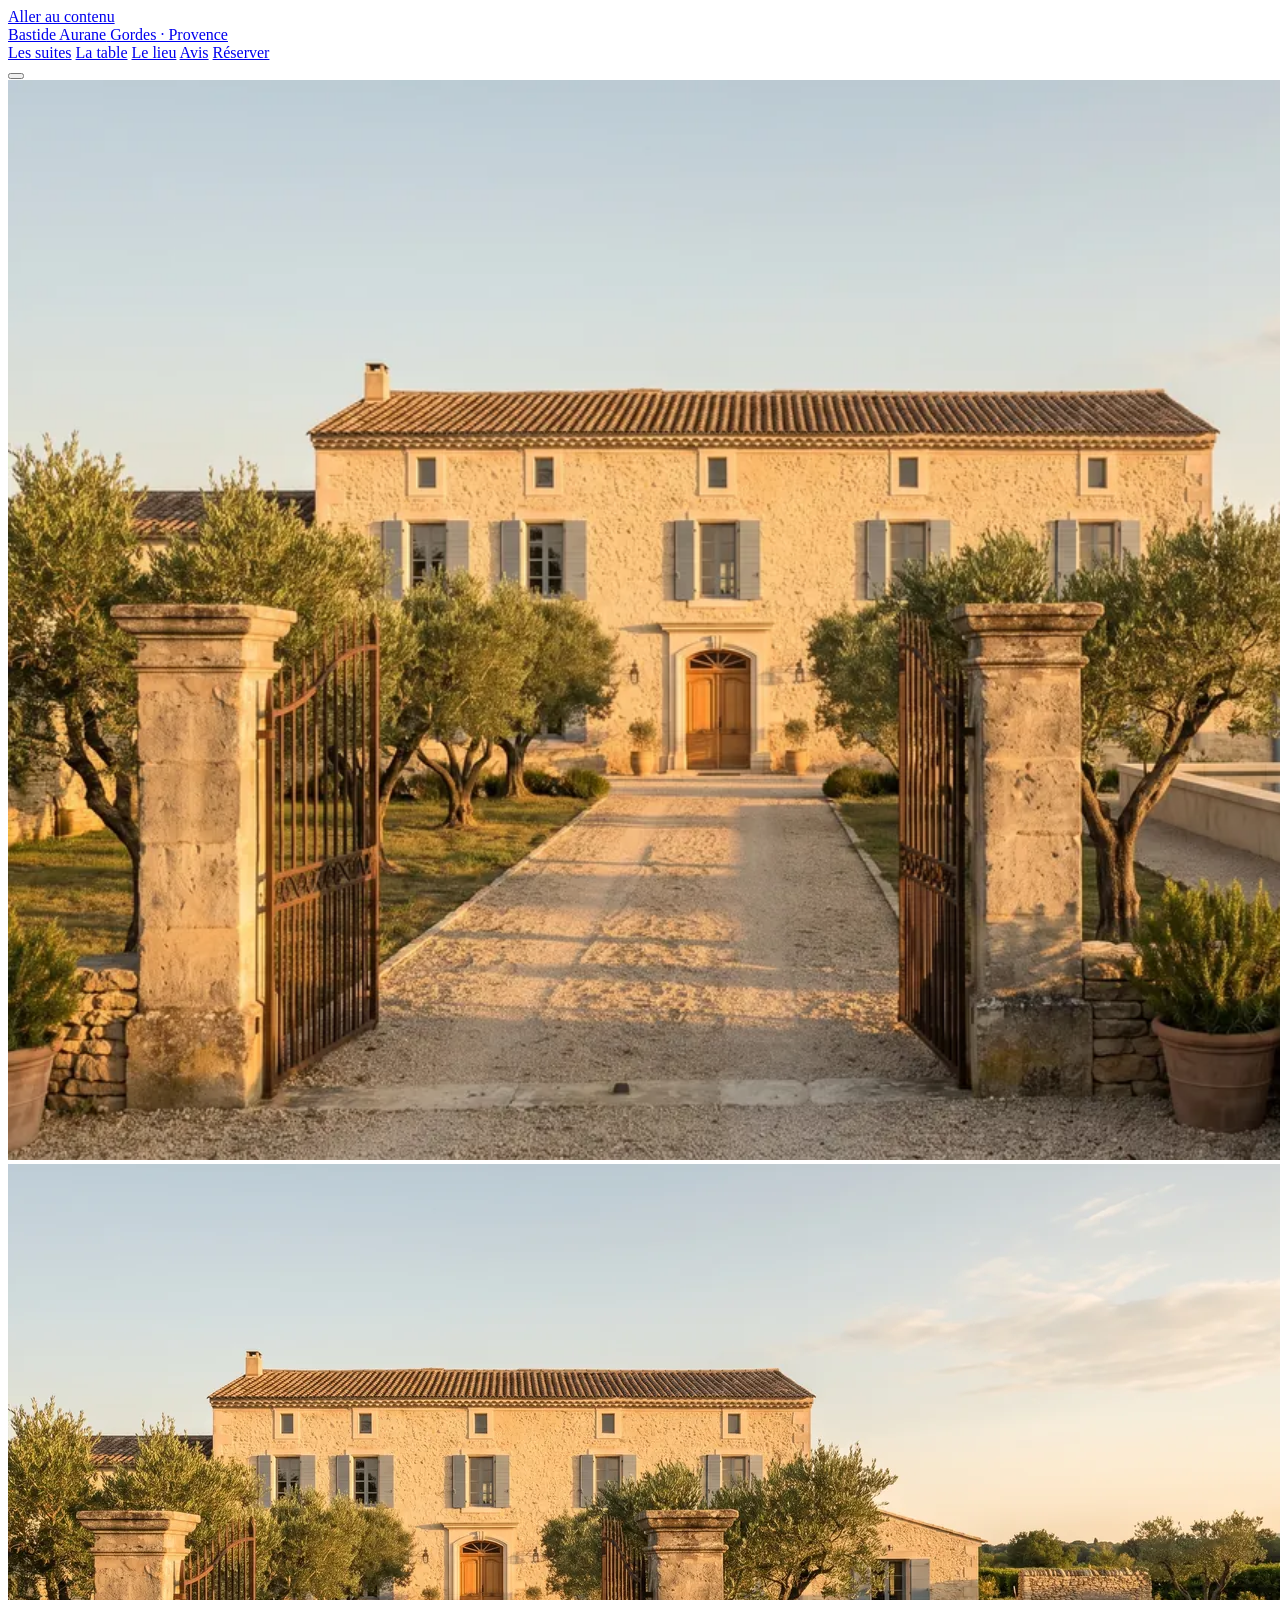
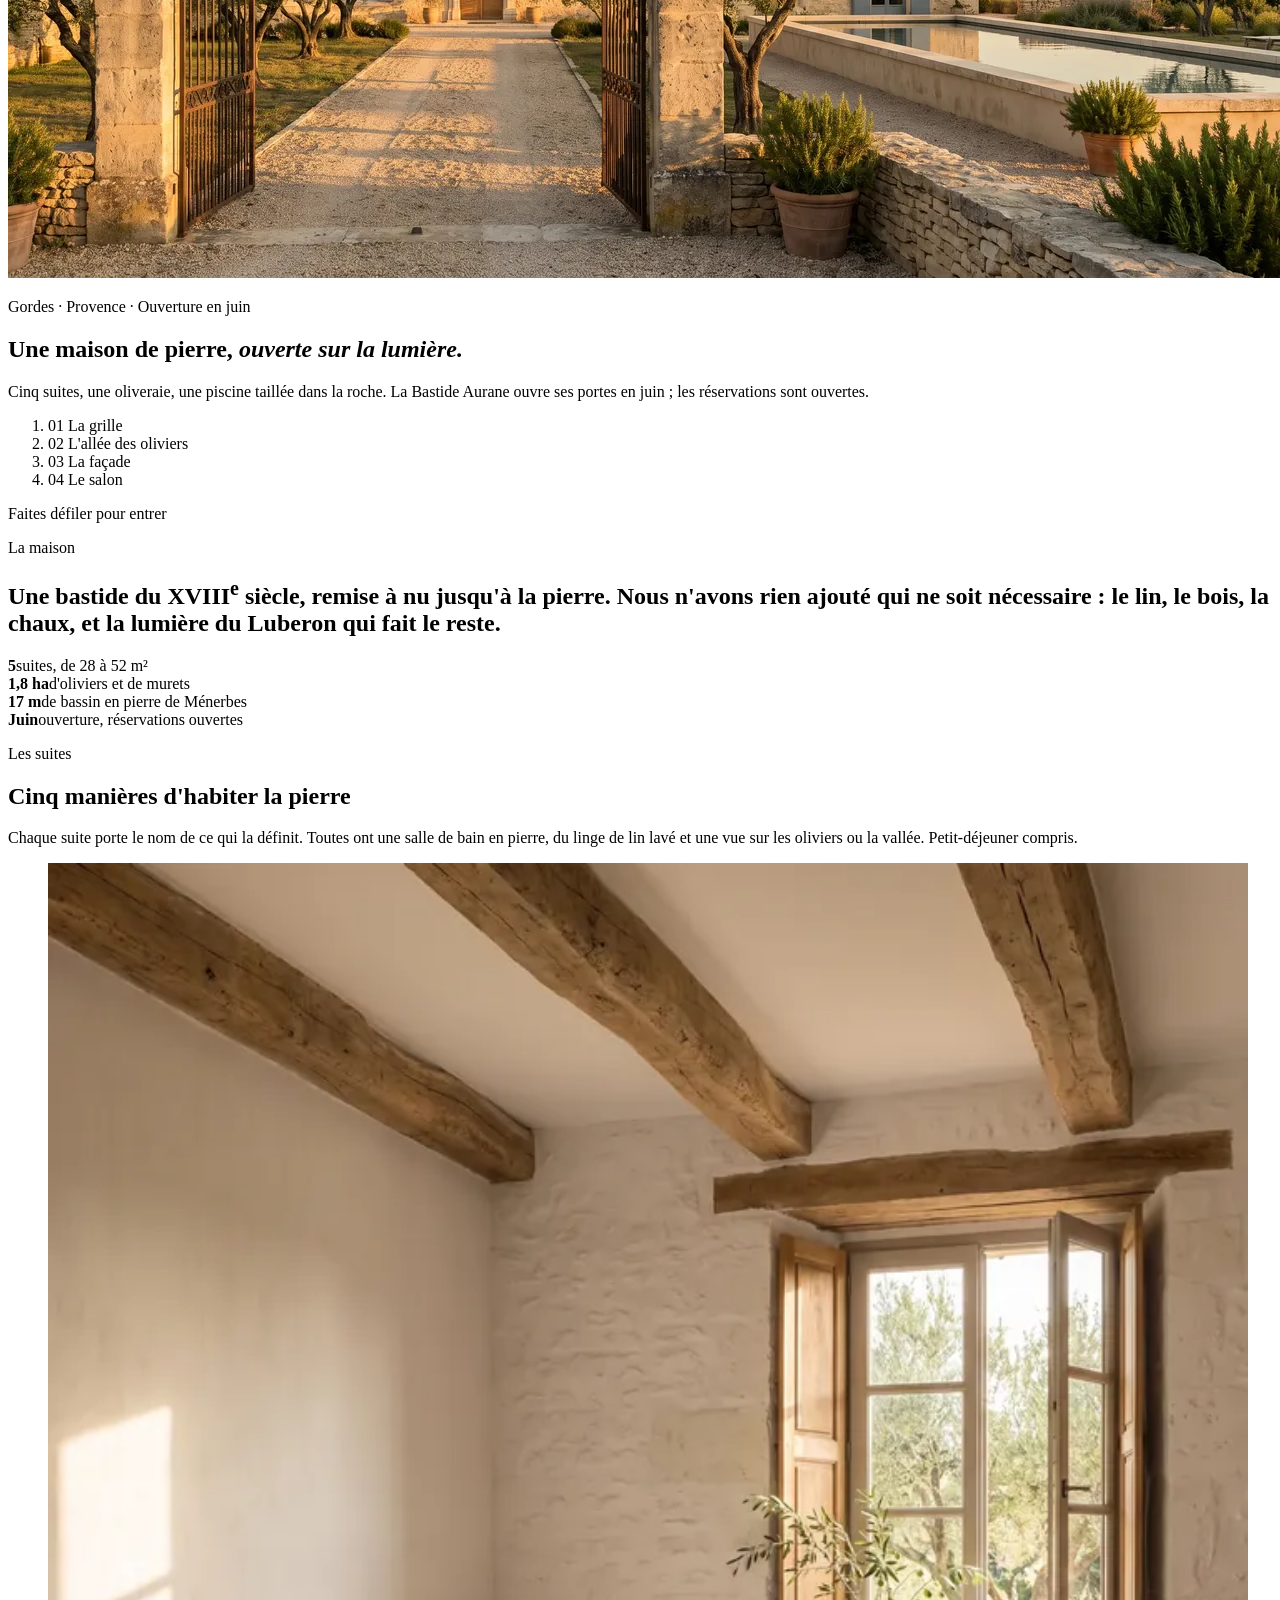
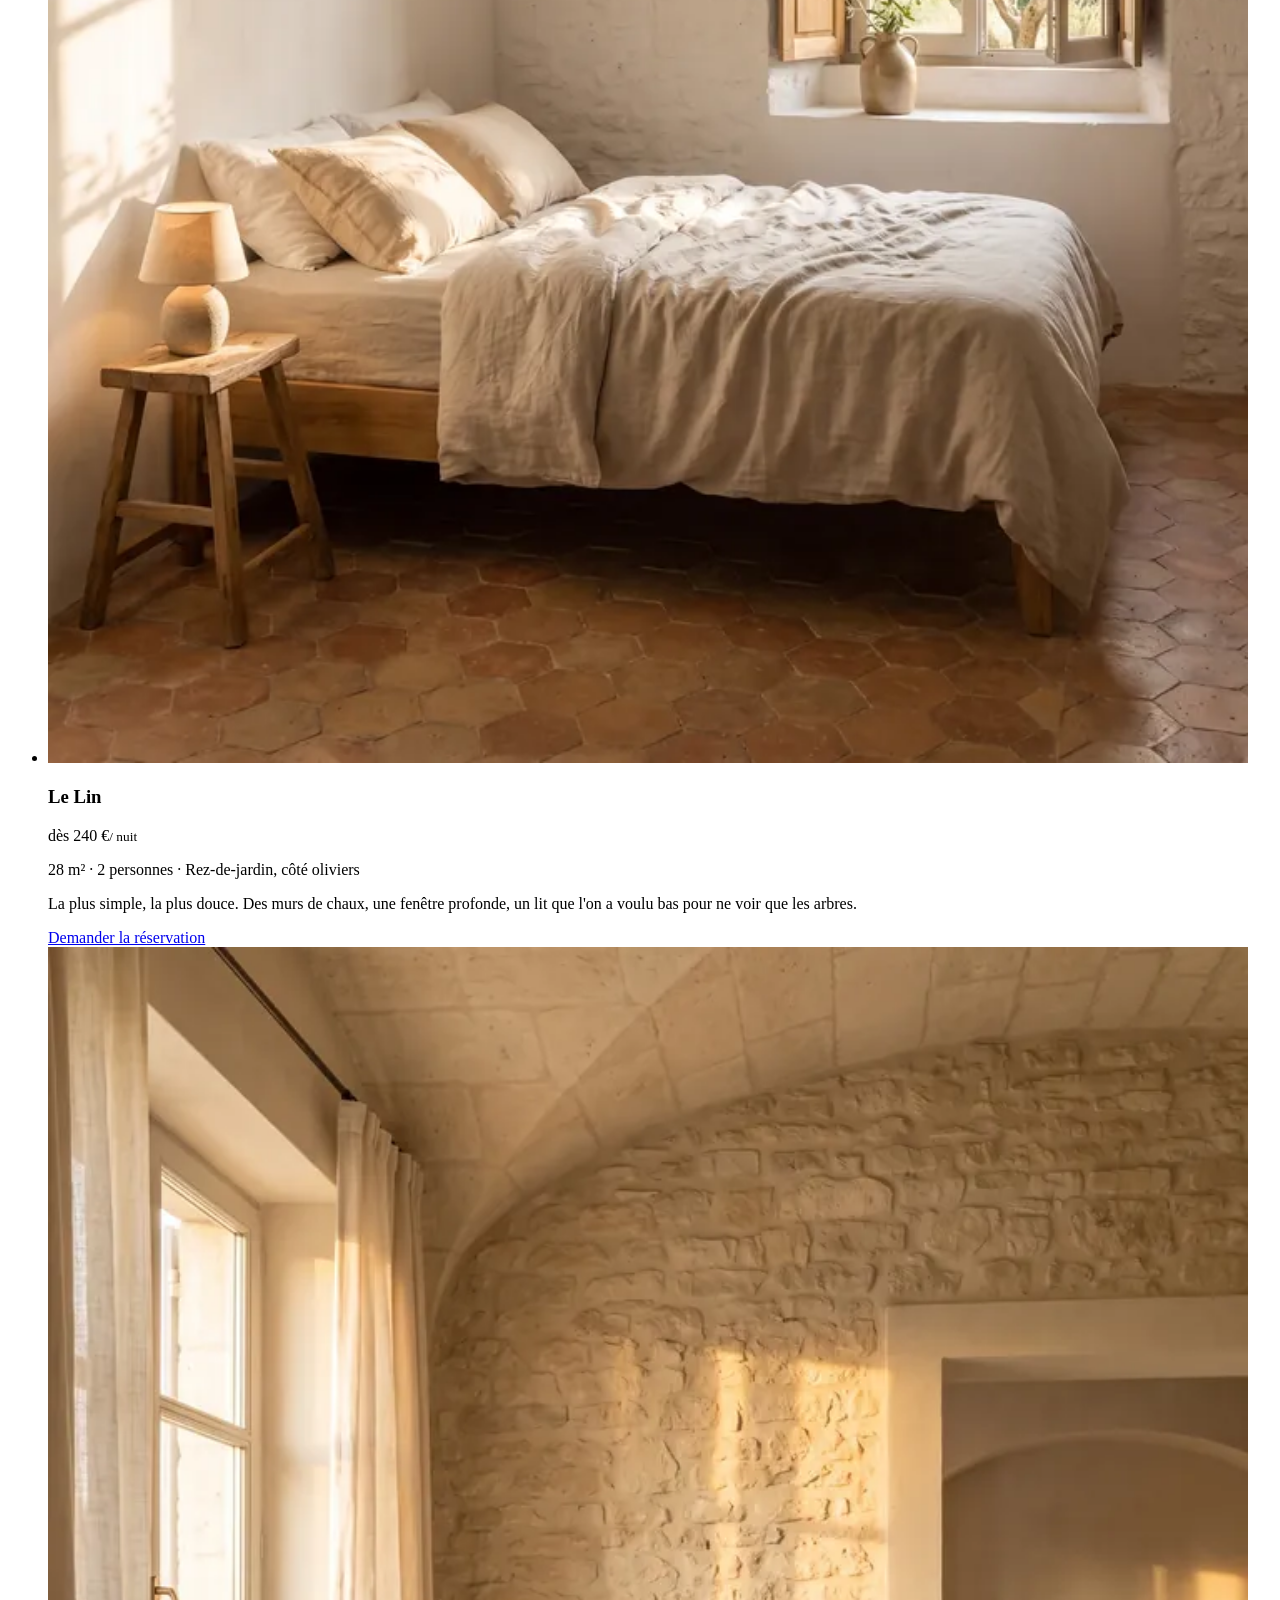
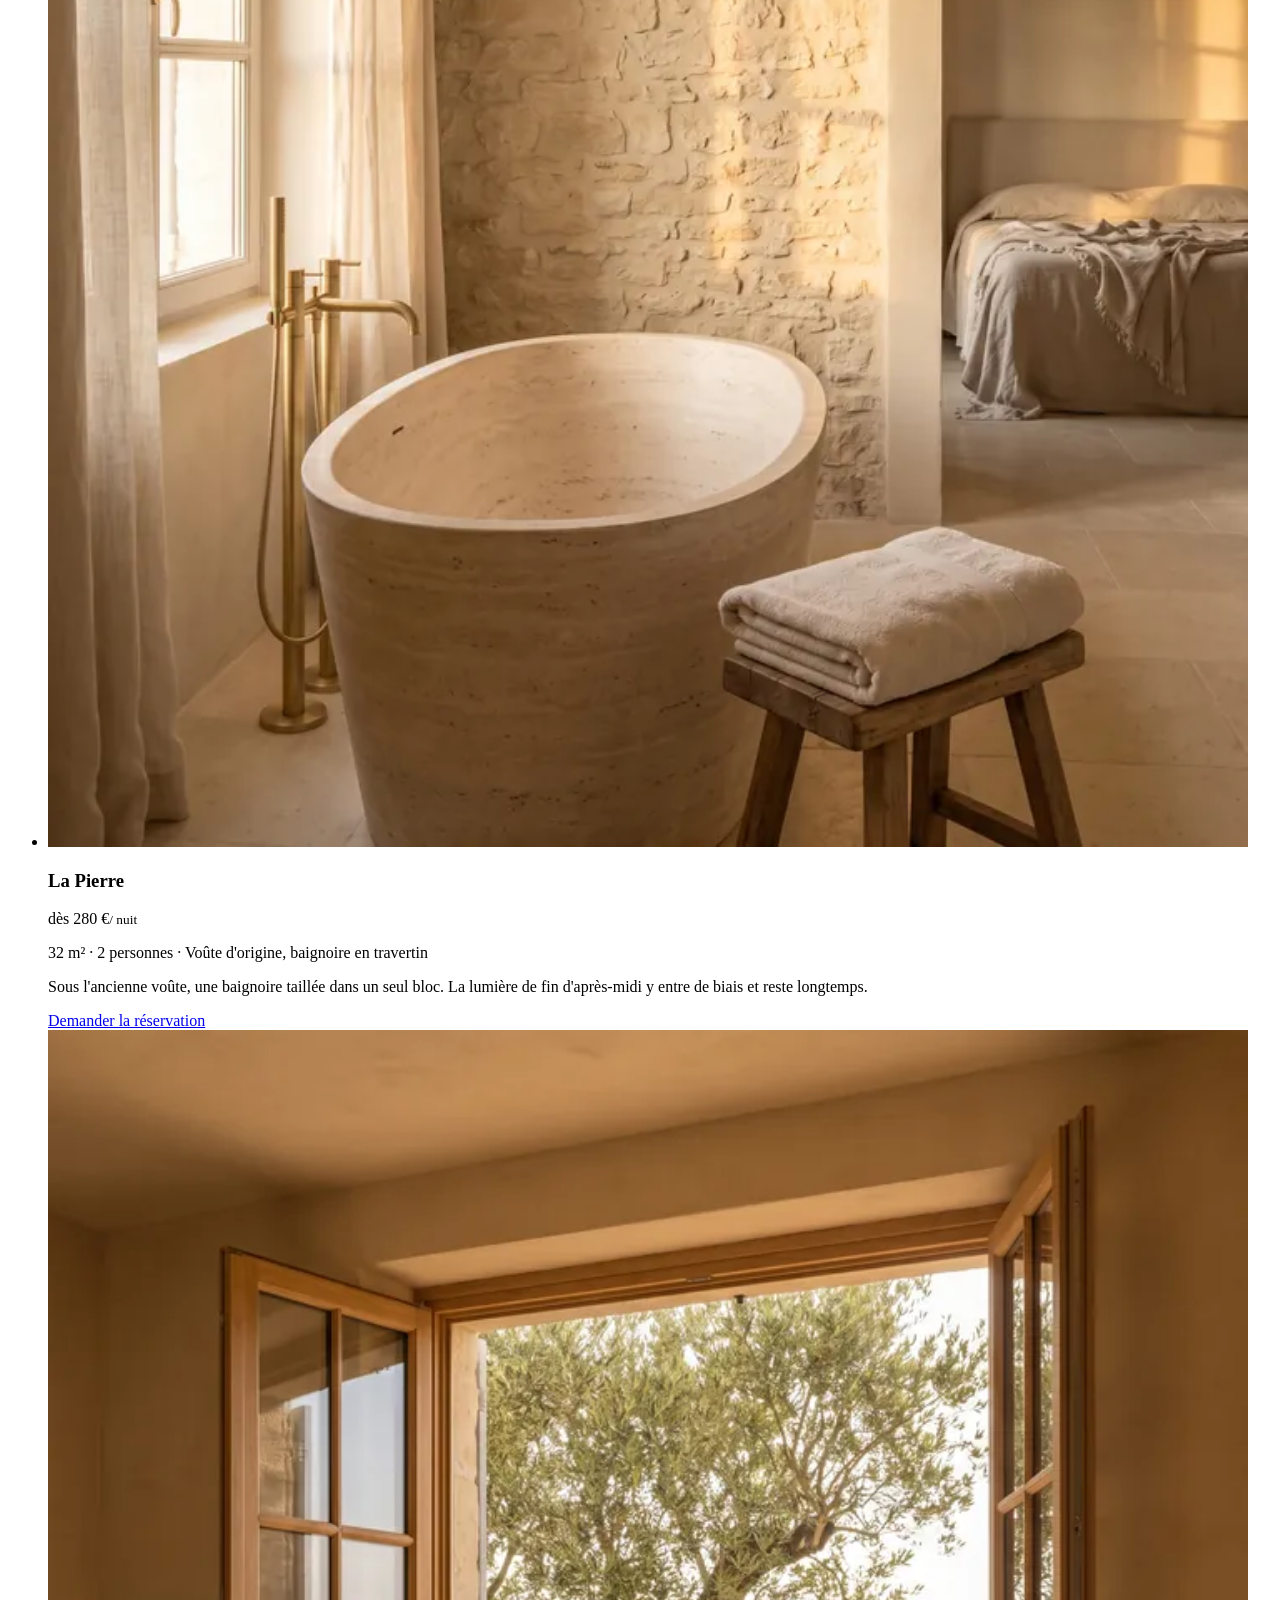
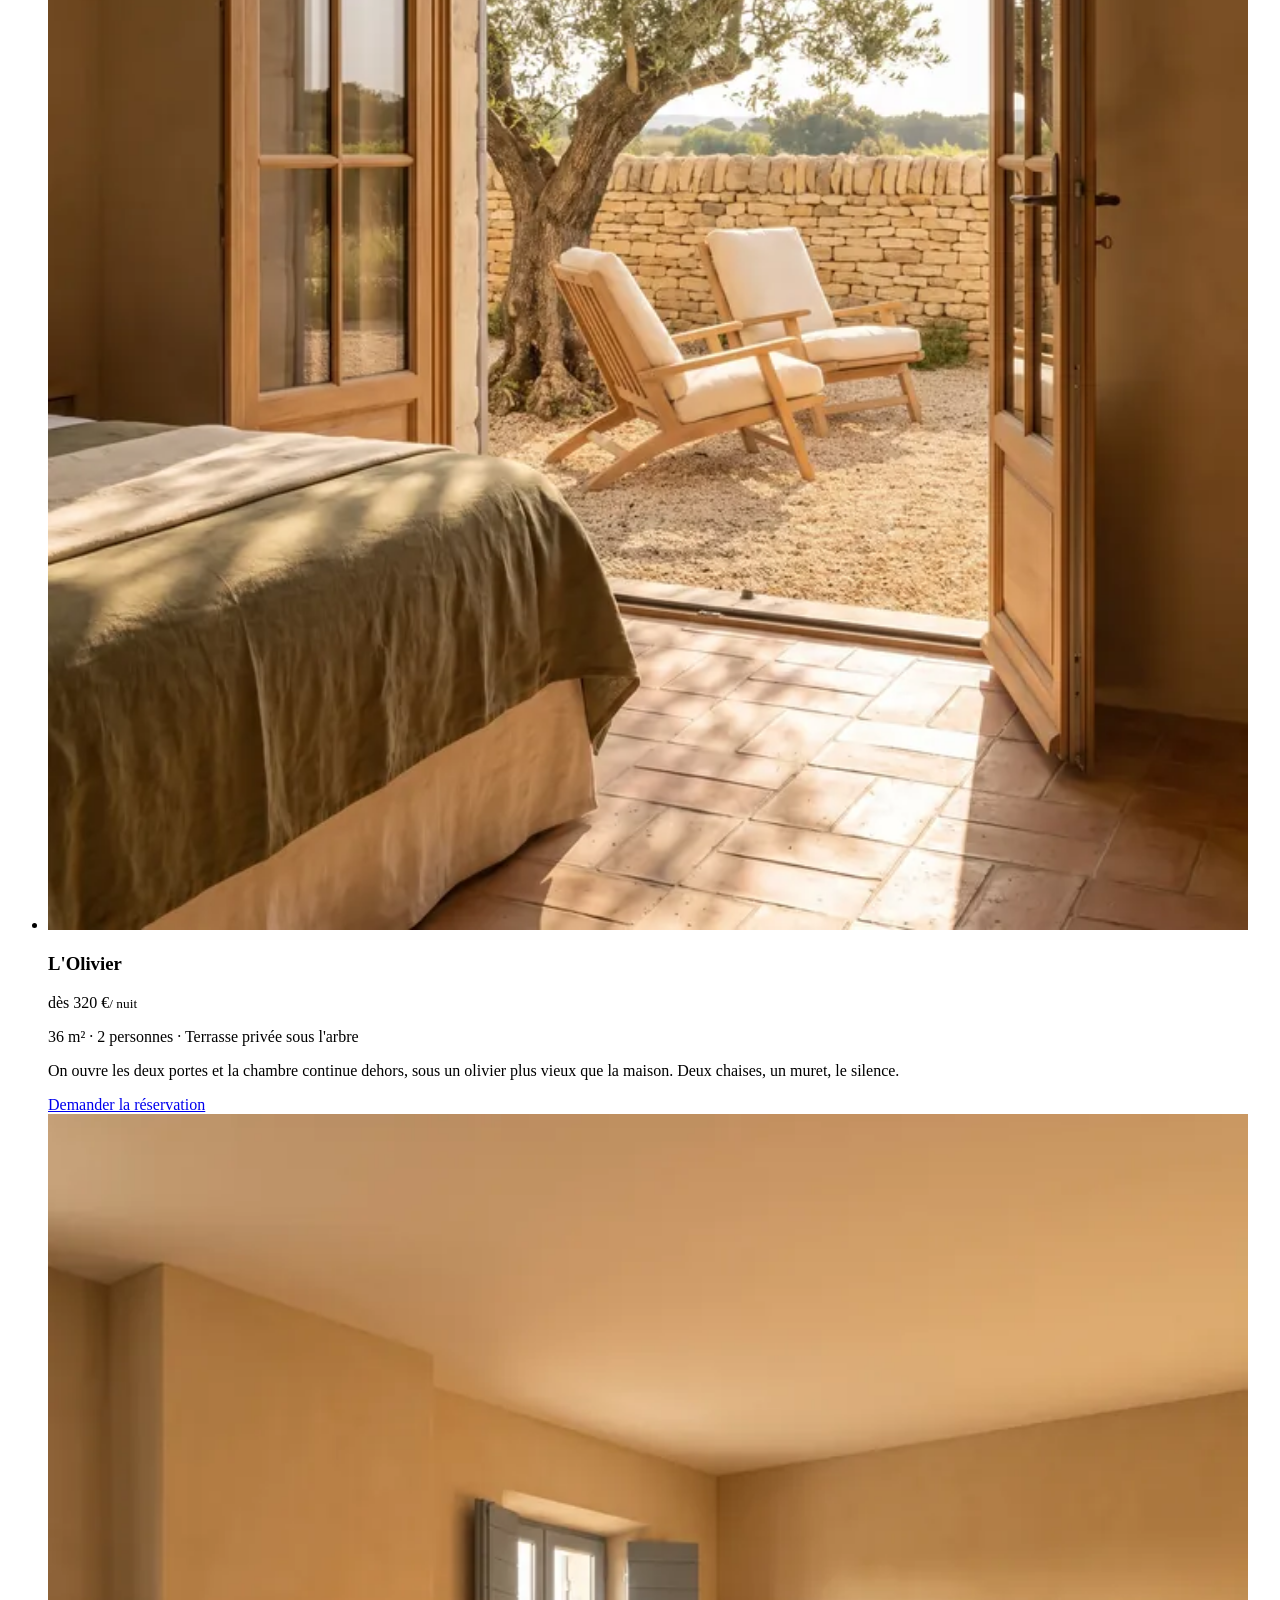
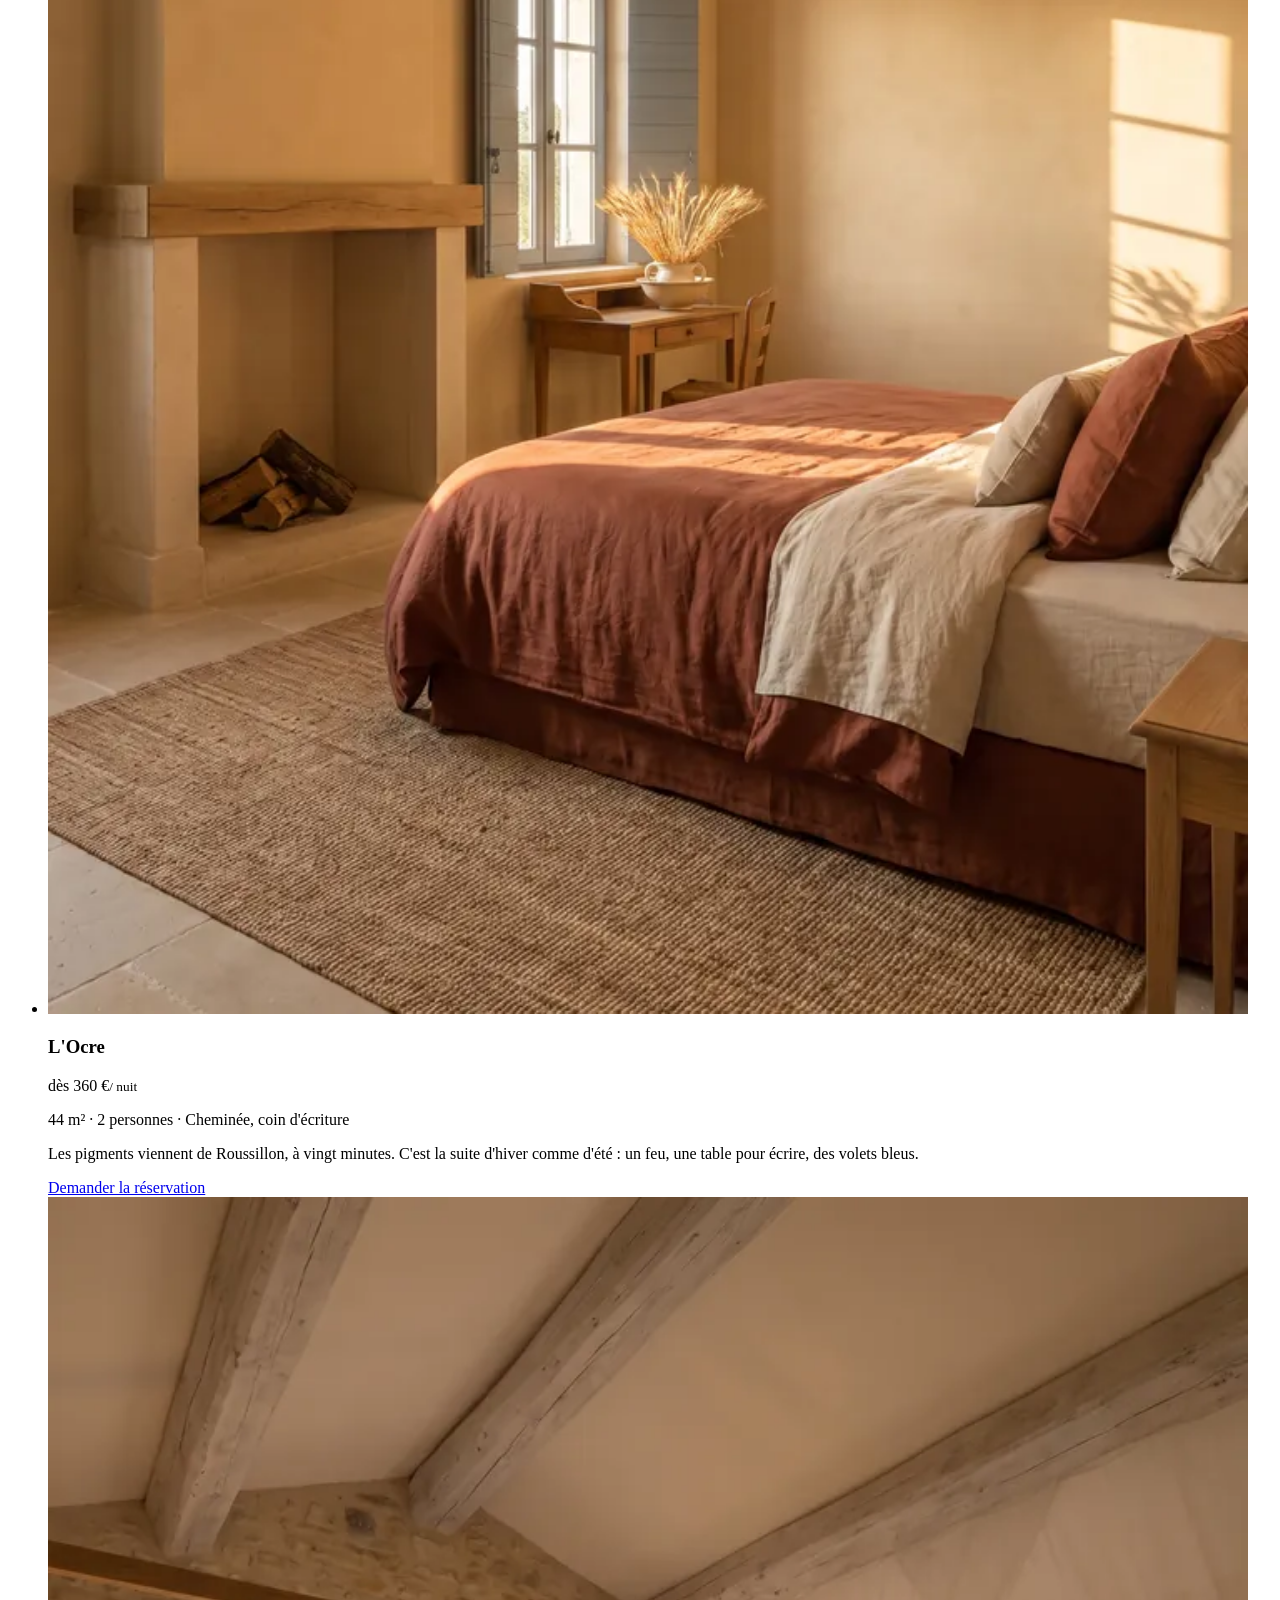
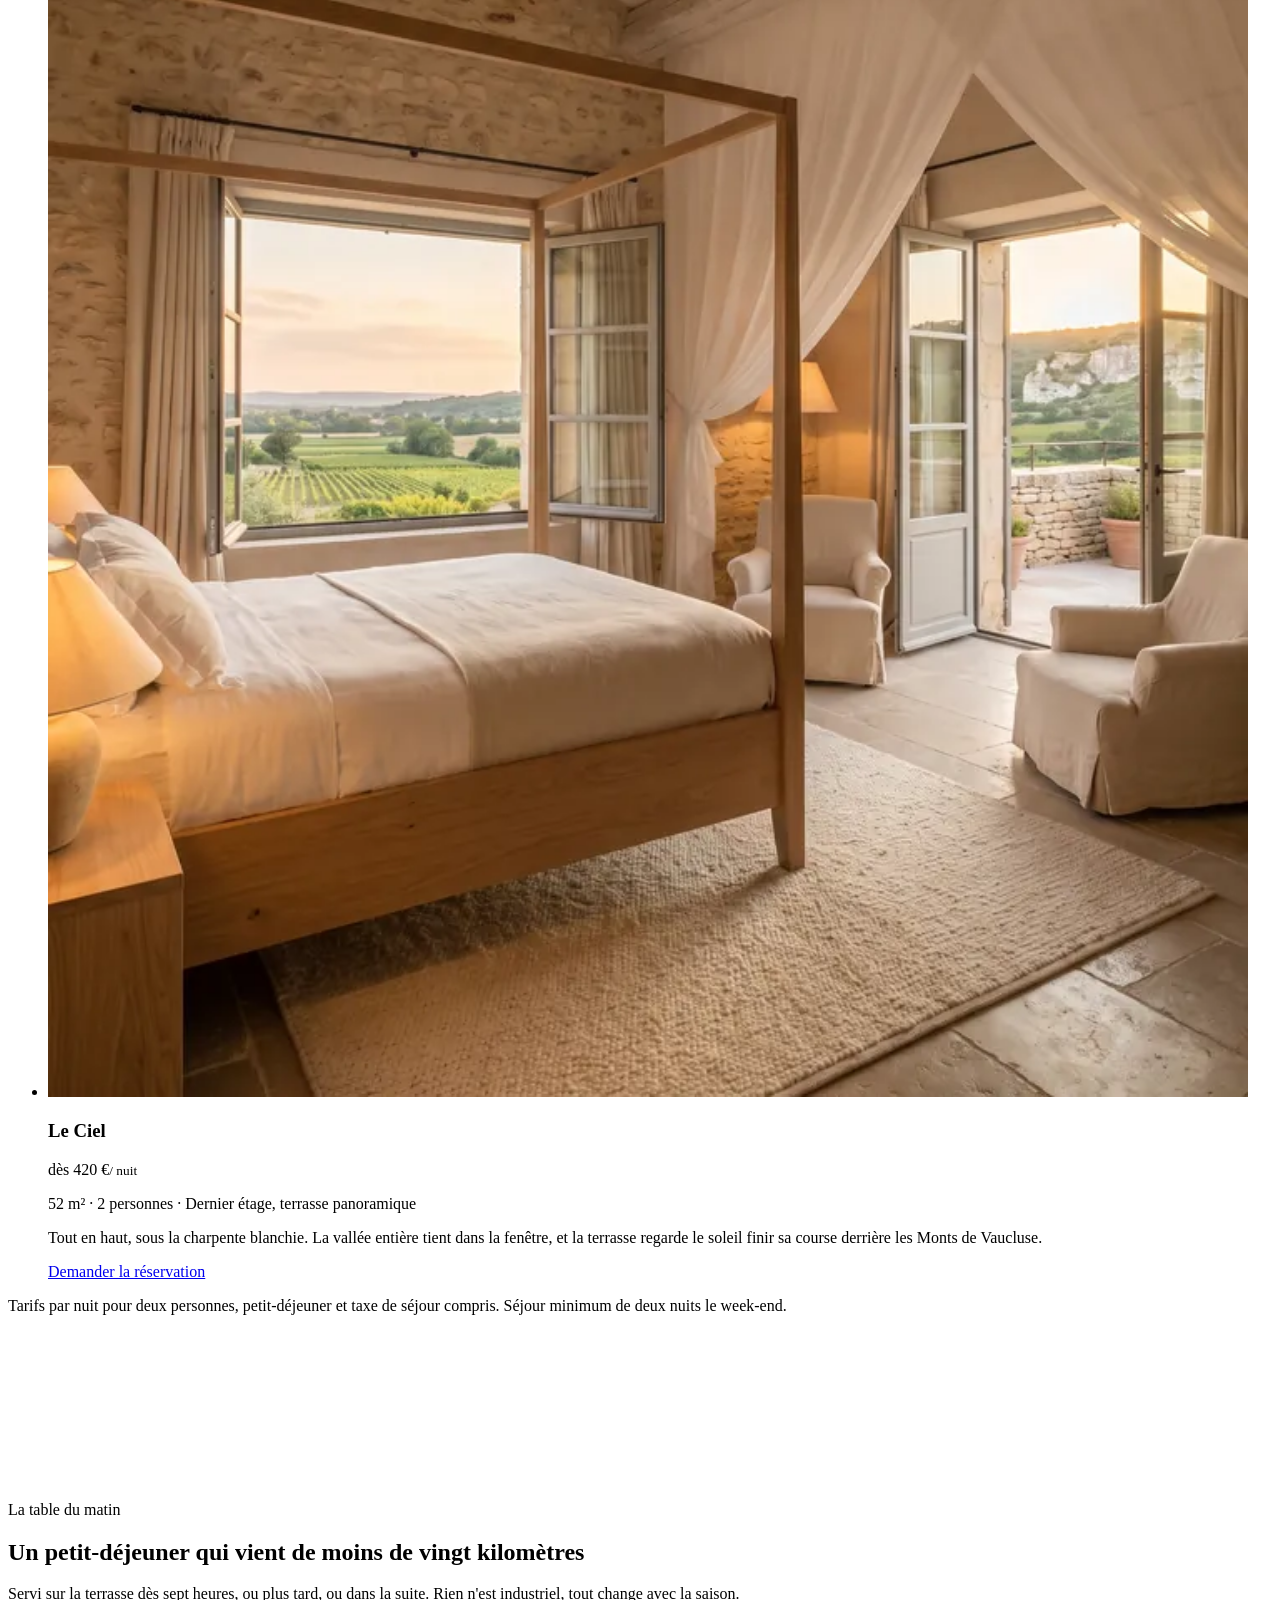
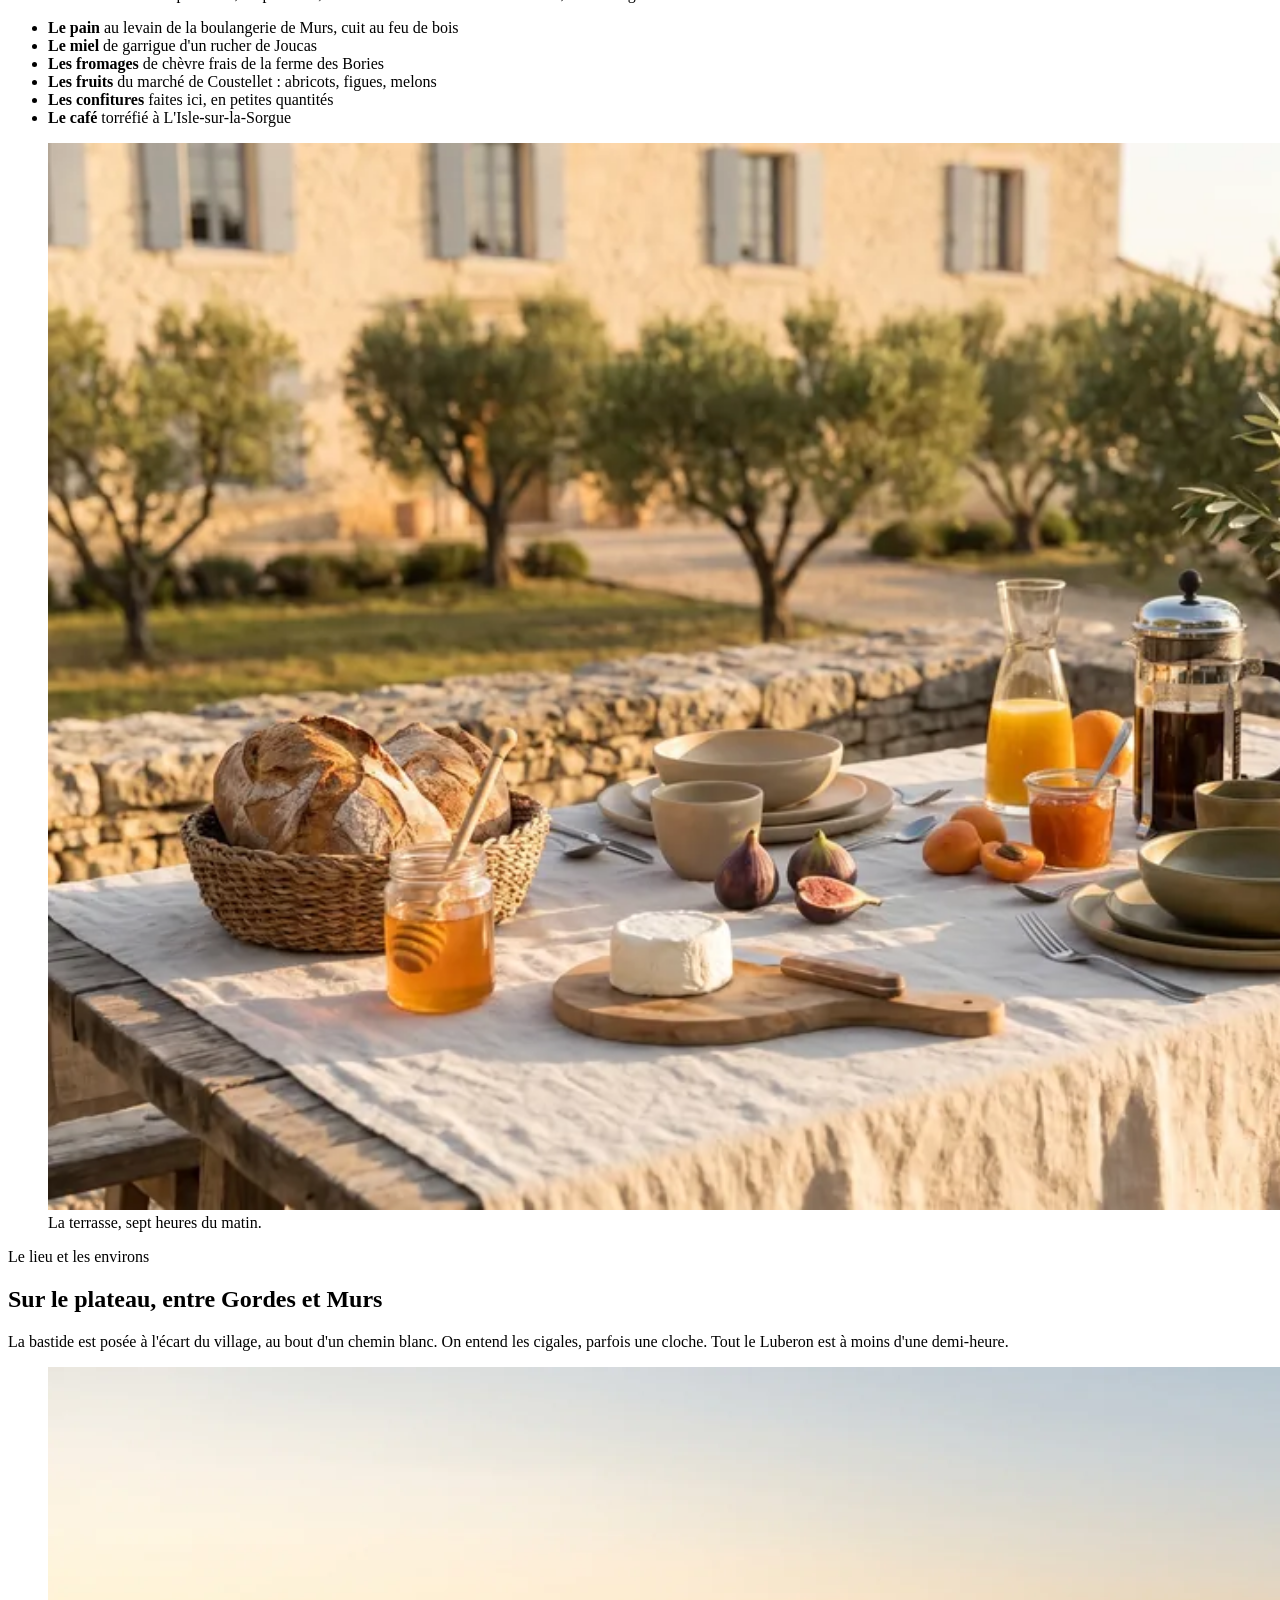
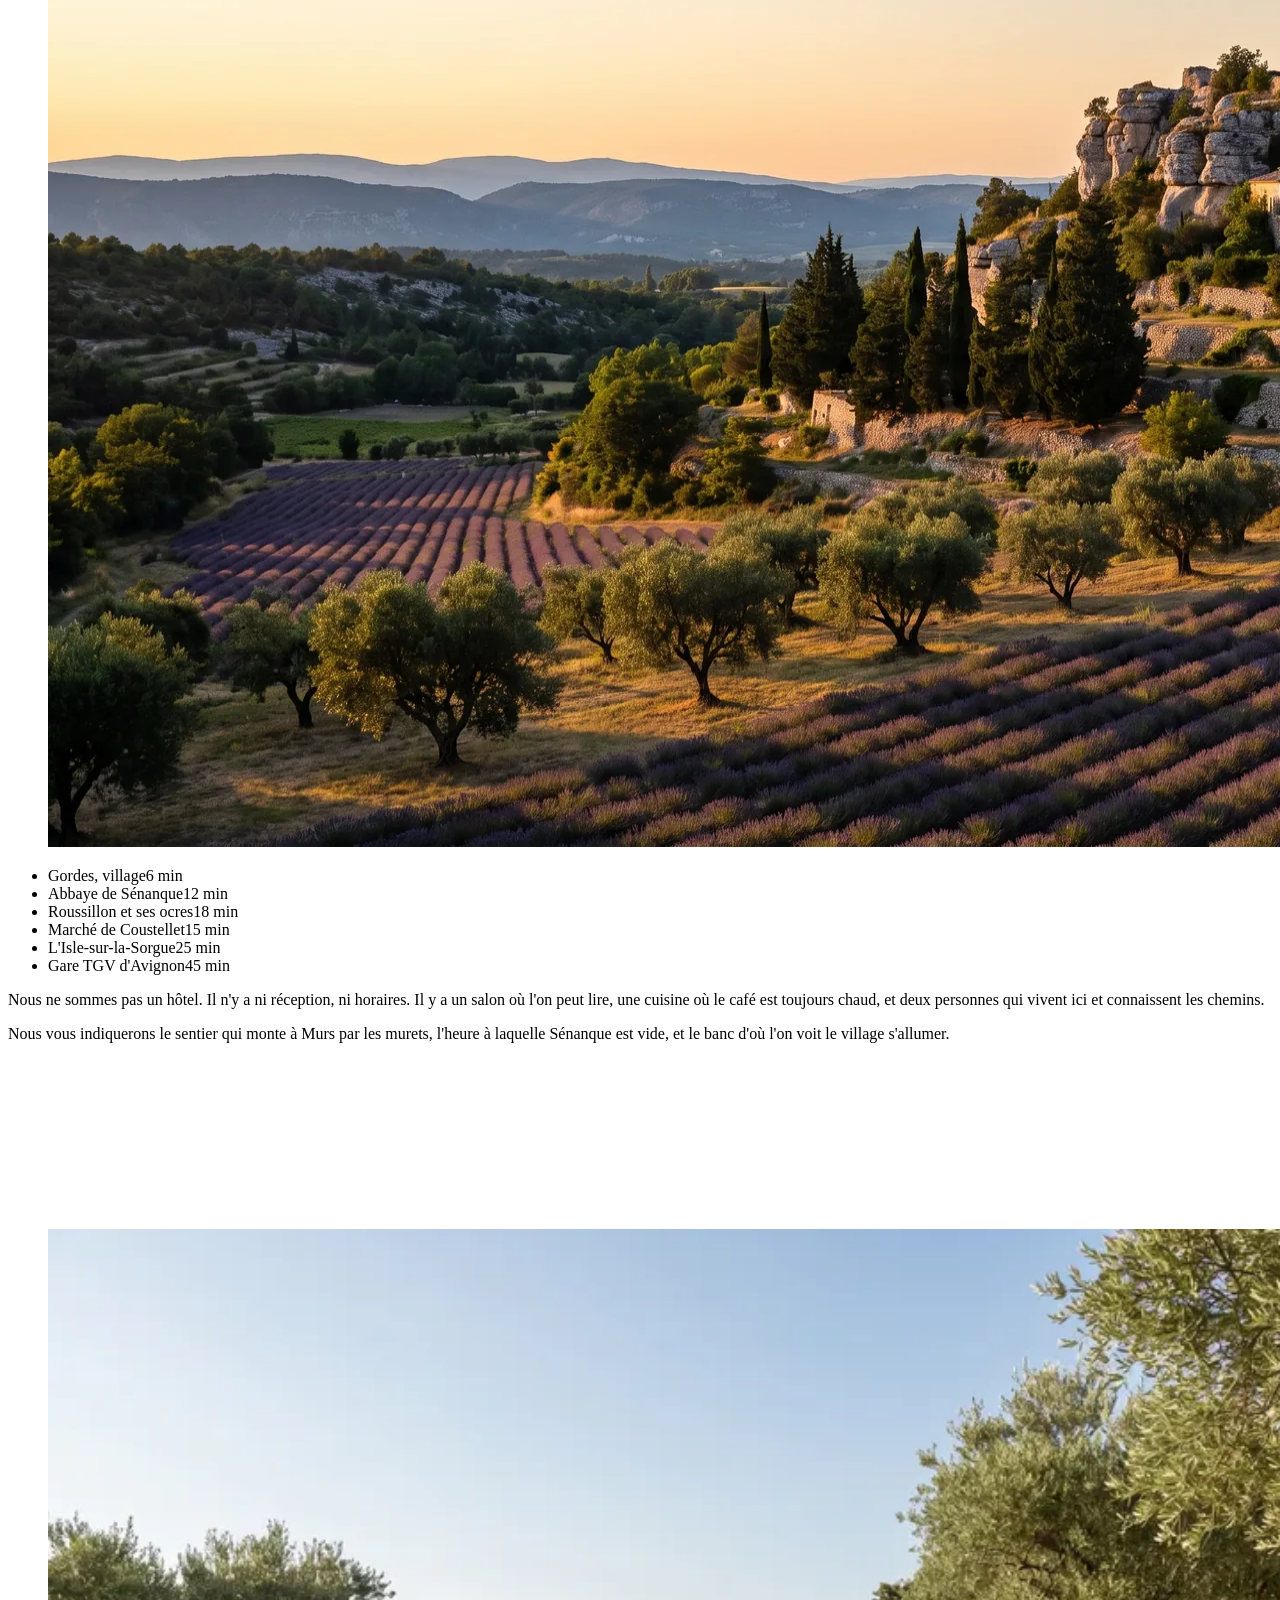
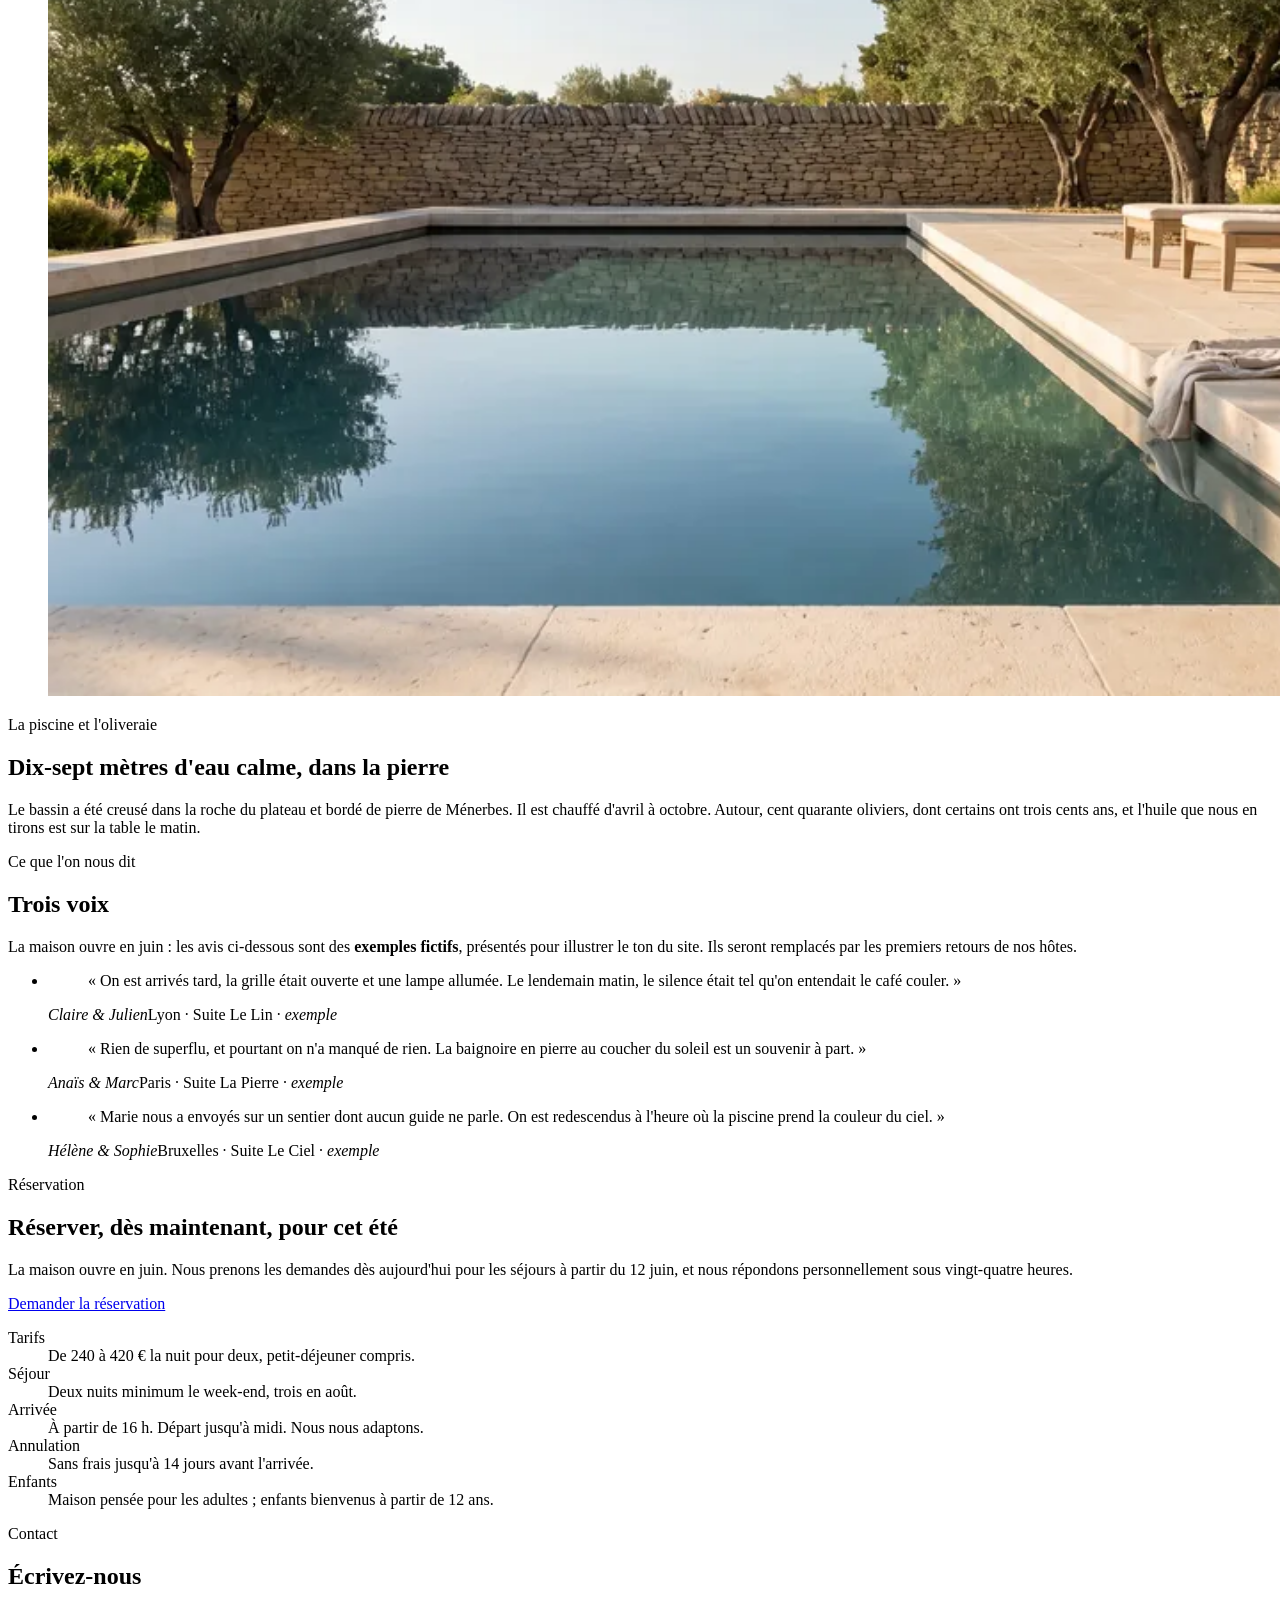
==== site/index.html @ d0241072 "chore(assets): add closed-gate facade variant to the manifest Co-Authored-By: Claude Fable 5.1 <nore" ====
<!DOCTYPE html>
<html lang="fr">
<head>
  <meta charset="utf-8">
  <meta name="viewport" content="width=device-width, initial-scale=1, viewport-fit=cover">
  <title>Bastide Aurane — Maison d'hôtes à Gordes, Provence</title>
  <meta name="description" content="Bastide Aurane, maison d'hôtes de cinq suites à Gordes, en Provence. Pierre claire, oliveraie, piscine en pierre, petit-déjeuner de producteurs. Ouverture en juin, réservations ouvertes.">
  <link rel="canonical" href="https://bastide-aurane.fr/">
  <meta name="theme-color" content="#f3eee4">
  <meta name="robots" content="index, follow">

  <meta property="og:type" content="website">
  <meta property="og:site_name" content="Bastide Aurane">
  <meta property="og:locale" content="fr_FR">
  <meta property="og:title" content="Bastide Aurane — Maison d'hôtes à Gordes, Provence">
  <meta property="og:description" content="Cinq suites dans une bastide de pierre claire, une oliveraie, une piscine taillée dans la pierre. Ouverture en juin, réservations ouvertes.">
  <meta property="og:url" content="https://bastide-aurane.fr/">
  <meta property="og:image" content="https://bastide-aurane.fr/assets/img/og-image.jpg">
  <meta property="og:image:width" content="1200">
  <meta property="og:image:height" content="630">
  <meta property="og:image:alt" content="La façade de la Bastide Aurane au coucher du soleil, entre les oliviers.">
  <meta name="twitter:card" content="summary_large_image">
  <meta name="twitter:title" content="Bastide Aurane — Maison d'hôtes à Gordes, Provence">
  <meta name="twitter:description" content="Cinq suites dans une bastide de pierre claire, une oliveraie, une piscine taillée dans la pierre.">
  <meta name="twitter:image" content="https://bastide-aurane.fr/assets/img/og-image.jpg">

  <link rel="icon" href="data:image/svg+xml,%3Csvg xmlns='http://www.w3.org/2000/svg' viewBox='0 0 64 64'%3E%3Crect width='64' height='64' rx='14' fill='%23f3eee4'/%3E%3Cpath d='M32 12c-9 8-13 15-13 24a13 13 0 0 0 26 0c0-9-4-16-13-24z' fill='none' stroke='%236b6f4e' stroke-width='3'/%3E%3Cpath d='M32 20v30' stroke='%236b6f4e' stroke-width='2.5'/%3E%3C/svg%3E">

  <link rel="preconnect" href="https://fonts.googleapis.com">
  <link rel="preconnect" href="https://fonts.gstatic.com" crossorigin>
  <link rel="stylesheet" href="https://fonts.googleapis.com/css2?family=Cormorant+Garamond:ital,wght@0,300;0,400;0,500;1,300;1,400&family=Instrument+Sans:ital,wght@0,400;0,500;1,400&display=swap">
  <link rel="preload" as="image" href="assets/img/facade-1920.webp" imagesrcset="assets/img/facade-720.webp 720w, assets/img/facade-1280.webp 1280w, assets/img/facade-1920.webp 1920w" imagesizes="100vw">
  <link rel="stylesheet" href="css/styles.css">

  <script type="application/ld+json">
  {
    "@context": "https://schema.org",
    "@type": "BedAndBreakfast",
    "name": "Bastide Aurane",
    "description": "Maison d'hôtes de cinq suites à Gordes, en Provence. Établissement fictif présenté à titre de démonstration.",
    "url": "https://bastide-aurane.fr/",
    "image": "https://bastide-aurane.fr/assets/img/og-image.jpg",
    "address": {
      "@type": "PostalAddress",
      "addressLocality": "Gordes",
      "postalCode": "84220",
      "addressRegion": "Provence-Alpes-Côte d'Azur",
      "addressCountry": "FR"
    },
    "priceRange": "240 € – 420 €",
    "numberOfRooms": 5,
    "amenityFeature": [
      {"@type": "LocationFeatureSpecification", "name": "Piscine en pierre"},
      {"@type": "LocationFeatureSpecification", "name": "Oliveraie"},
      {"@type": "LocationFeatureSpecification", "name": "Petit-déjeuner de producteurs locaux"}
    ]
  }
  </script>
</head>
<body>

  <a class="skip-link" href="#suites">Aller au contenu</a>

  <header class="site-header" id="top">
    <a class="brand" href="#top" aria-label="Bastide Aurane, retour en haut de page">
      <span class="brand__name">Bastide Aurane</span>
      <span class="brand__place">Gordes · Provence</span>
    </a>
    <nav class="site-nav" aria-label="Navigation principale">
      <a href="#suites">Les suites</a>
      <a href="#table">La table</a>
      <a href="#lieu">Le lieu</a>
      <a href="#avis">Avis</a>
      <a class="btn btn--ghost" href="#reservation">Réserver</a>
    </nav>
    <button class="nav-toggle" type="button" aria-expanded="false" aria-controls="mobile-nav" aria-label="Ouvrir le menu">
      <span></span><span></span>
    </button>
  </header>

  <div class="mobile-nav" id="mobile-nav" hidden>
    <a href="#suites">Les suites</a>
    <a href="#table">La table du matin</a>
    <a href="#lieu">Le lieu et les environs</a>
    <a href="#avis">Avis</a>
    <a href="#reservation">Réservation</a>
    <a href="#contact">Contact</a>
  </div>

  <main>

    <!-- ══════════════════════════════ L'ARRIVÉE ══════════════════════════════ -->
    <section class="hero" id="arrivee" aria-label="L'arrivée à la bastide">
      <div class="hero__sticky">
        <picture class="hero__poster" aria-hidden="true">
          <source srcset="assets/img/facade-720.webp 720w, assets/img/facade-1280.webp 1280w, assets/img/facade-1920.webp 1920w" sizes="100vw" type="image/webp">
          <img src="assets/img/facade-1920.webp" alt="" width="1920" height="1080" fetchpriority="high" decoding="async">
        </picture>
        <video class="hero__video" id="hero-video" muted playsinline preload="metadata" poster="assets/img/facade-1280.webp" aria-label="Plan-séquence : la grille s'ouvre, l'allée d'oliviers, la façade, puis le salon.">
          <source src="assets/video/arrivee.mp4" type="video/mp4">
        </video>
        <div class="hero__veil" aria-hidden="true"></div>

        <div class="hero__content">
          <p class="hero__eyebrow reveal-line">Gordes · Provence · Ouverture en juin</p>
          <h1 class="hero__title">
            <span class="reveal-line">Une maison de pierre,</span>
            <span class="reveal-line"><em>ouverte sur la lumière.</em></span>
          </h1>
          <p class="hero__lead reveal-line">Cinq suites, une oliveraie, une piscine taillée dans la roche. La Bastide Aurane ouvre ses portes en juin ; les réservations sont ouvertes.</p>
        </div>

        <ol class="hero__steps" aria-hidden="true">
          <li data-step="0"><span>01</span> La grille</li>
          <li data-step="1"><span>02</span> L'allée des oliviers</li>
          <li data-step="2"><span>03</span> La façade</li>
          <li data-step="3"><span>04</span> Le salon</li>
        </ol>

        <div class="hero__hint" aria-hidden="true">
          <span class="hero__hint-text">Faites défiler pour entrer</span>
          <span class="hero__hint-line"></span>
        </div>

        <div class="hero__progress" role="progressbar" aria-label="Progression de l'arrivée" aria-valuemin="0" aria-valuemax="100" aria-valuenow="0">
          <span class="hero__progress-bar"></span>
        </div>
      </div>
    </section>

    <!-- ══════════════════════════════ MANIFESTE ══════════════════════════════ -->
    <section class="manifesto" aria-labelledby="manifesto-title">
      <div class="wrap wrap--narrow">
        <p class="kicker reveal">La maison</p>
        <h2 class="manifesto__text reveal" id="manifesto-title">
          Une bastide du XVIII<sup>e</sup> siècle, remise à nu jusqu'à la pierre. Nous n'avons rien ajouté qui ne soit nécessaire : le lin, le bois, la chaux, et la lumière du Luberon qui fait le reste.
        </h2>
        <div class="manifesto__facts reveal">
          <div><strong>5</strong><span>suites, de 28 à 52 m²</span></div>
          <div><strong>1,8 ha</strong><span>d'oliviers et de murets</span></div>
          <div><strong>17 m</strong><span>de bassin en pierre de Ménerbes</span></div>
          <div><strong>Juin</strong><span>ouverture, réservations ouvertes</span></div>
        </div>
      </div>
    </section>

    <!-- ══════════════════════════════ LES SUITES ══════════════════════════════ -->
    <section class="suites" id="suites" aria-labelledby="suites-title">
      <div class="wrap">
        <header class="section-head reveal">
          <p class="kicker">Les suites</p>
          <h2 id="suites-title">Cinq manières d'habiter la pierre</h2>
          <p class="section-head__lead">Chaque suite porte le nom de ce qui la définit. Toutes ont une salle de bain en pierre, du linge de lin lavé et une vue sur les oliviers ou la vallée. Petit-déjeuner compris.</p>
        </header>

        <ul class="suite-grid">
          <li class="suite reveal" data-suite="Le Lin">
            <a class="suite__media" href="#reservation" data-reserve="Le Lin" aria-label="Demander la réservation de la suite Le Lin">
              <img src="assets/img/suite-lin-1200.webp" srcset="assets/img/suite-lin-720.webp 720w, assets/img/suite-lin-1200.webp 1200w" sizes="(min-width: 1000px) 33vw, (min-width: 700px) 50vw, 100vw" width="1200" height="1500" loading="lazy" decoding="async" alt="La suite Le Lin : lit en lin naturel sous des poutres anciennes, fenêtre ouverte sur les oliviers.">
            </a>
            <div class="suite__body">
              <div class="suite__row">
                <h3>Le Lin</h3>
                <p class="suite__price"><span>dès</span> 240 €<small>/ nuit</small></p>
              </div>
              <p class="suite__meta">28 m² · 2 personnes · Rez-de-jardin, côté oliviers</p>
              <p class="suite__desc">La plus simple, la plus douce. Des murs de chaux, une fenêtre profonde, un lit que l'on a voulu bas pour ne voir que les arbres.</p>
              <a class="link-arrow" href="#reservation" data-reserve="Le Lin">Demander la réservation</a>
            </div>
          </li>

          <li class="suite reveal" data-suite="La Pierre">
            <a class="suite__media" href="#reservation" data-reserve="La Pierre" aria-label="Demander la réservation de la suite La Pierre">
              <img src="assets/img/suite-pierre-1200.webp" srcset="assets/img/suite-pierre-720.webp 720w, assets/img/suite-pierre-1200.webp 1200w" sizes="(min-width: 1000px) 33vw, (min-width: 700px) 50vw, 100vw" width="1200" height="1500" loading="lazy" decoding="async" alt="La suite La Pierre : baignoire en travertin devant un mur de pierre apparente sous une voûte.">
            </a>
            <div class="suite__body">
              <div class="suite__row">
                <h3>La Pierre</h3>
                <p class="suite__price"><span>dès</span> 280 €<small>/ nuit</small></p>
              </div>
              <p class="suite__meta">32 m² · 2 personnes · Voûte d'origine, baignoire en travertin</p>
              <p class="suite__desc">Sous l'ancienne voûte, une baignoire taillée dans un seul bloc. La lumière de fin d'après-midi y entre de biais et reste longtemps.</p>
              <a class="link-arrow" href="#reservation" data-reserve="La Pierre">Demander la réservation</a>
            </div>
          </li>

          <li class="suite reveal" data-suite="L'Olivier">
            <a class="suite__media" href="#reservation" data-reserve="L'Olivier" aria-label="Demander la réservation de la suite L'Olivier">
              <img src="assets/img/suite-olivier-1200.webp" srcset="assets/img/suite-olivier-720.webp 720w, assets/img/suite-olivier-1200.webp 1200w" sizes="(min-width: 1000px) 33vw, (min-width: 700px) 50vw, 100vw" width="1200" height="1500" loading="lazy" decoding="async" alt="La suite L'Olivier : portes-fenêtres ouvertes sur une terrasse privée ombragée par un olivier centenaire.">
            </a>
            <div class="suite__body">
              <div class="suite__row">
                <h3>L'Olivier</h3>
                <p class="suite__price"><span>dès</span> 320 €<small>/ nuit</small></p>
              </div>
              <p class="suite__meta">36 m² · 2 personnes · Terrasse privée sous l'arbre</p>
              <p class="suite__desc">On ouvre les deux portes et la chambre continue dehors, sous un olivier plus vieux que la maison. Deux chaises, un muret, le silence.</p>
              <a class="link-arrow" href="#reservation" data-reserve="L'Olivier">Demander la réservation</a>
            </div>
          </li>

          <li class="suite reveal" data-suite="L'Ocre">
            <a class="suite__media" href="#reservation" data-reserve="L'Ocre" aria-label="Demander la réservation de la suite L'Ocre">
              <img src="assets/img/suite-ocre-1200.webp" srcset="assets/img/suite-ocre-720.webp 720w, assets/img/suite-ocre-1200.webp 1200w" sizes="(min-width: 1000px) 33vw, (min-width: 700px) 50vw, 100vw" width="1200" height="1500" loading="lazy" decoding="async" alt="La suite L'Ocre : murs à la chaux ocre, cheminée de pierre et lit en lin terre cuite.">
            </a>
            <div class="suite__body">
              <div class="suite__row">
                <h3>L'Ocre</h3>
                <p class="suite__price"><span>dès</span> 360 €<small>/ nuit</small></p>
              </div>
              <p class="suite__meta">44 m² · 2 personnes · Cheminée, coin d'écriture</p>
              <p class="suite__desc">Les pigments viennent de Roussillon, à vingt minutes. C'est la suite d'hiver comme d'été : un feu, une table pour écrire, des volets bleus.</p>
              <a class="link-arrow" href="#reservation" data-reserve="L'Ocre">Demander la réservation</a>
            </div>
          </li>

          <li class="suite suite--wide reveal" data-suite="Le Ciel">
            <a class="suite__media" href="#reservation" data-reserve="Le Ciel" aria-label="Demander la réservation de la suite Le Ciel">
              <img src="assets/img/suite-ciel-1200.webp" srcset="assets/img/suite-ciel-720.webp 720w, assets/img/suite-ciel-1200.webp 1200w" sizes="(min-width: 1000px) 40vw, (min-width: 700px) 50vw, 100vw" width="1200" height="1500" loading="lazy" decoding="async" alt="La suite Le Ciel : lit à baldaquin en chêne clair, fenêtre panoramique sur la vallée au coucher du soleil.">
            </a>
            <div class="suite__body">
              <div class="suite__row">
                <h3>Le Ciel</h3>
                <p class="suite__price"><span>dès</span> 420 €<small>/ nuit</small></p>
              </div>
              <p class="suite__meta">52 m² · 2 personnes · Dernier étage, terrasse panoramique</p>
              <p class="suite__desc">Tout en haut, sous la charpente blanchie. La vallée entière tient dans la fenêtre, et la terrasse regarde le soleil finir sa course derrière les Monts de Vaucluse.</p>
              <a class="link-arrow" href="#reservation" data-reserve="Le Ciel">Demander la réservation</a>
            </div>
          </li>
        </ul>

        <p class="suites__note reveal">Tarifs par nuit pour deux personnes, petit-déjeuner et taxe de séjour compris. Séjour minimum de deux nuits le week-end.</p>
      </div>
    </section>

    <!-- ══════════════════════════════ LA TABLE DU MATIN ══════════════════════════════ -->
    <section class="table" id="table" aria-labelledby="table-title">
      <div class="table__bg" aria-hidden="true">
        <video class="ambient" muted loop playsinline autoplay preload="none" poster="assets/video/cafe-poster.webp" data-ambient>
          <source src="assets/video/cafe.mp4" type="video/mp4">
        </video>
      </div>
      <div class="wrap table__wrap">
        <div class="table__text">
          <p class="kicker kicker--light reveal">La table du matin</p>
          <h2 id="table-title" class="reveal">Un petit-déjeuner qui vient de moins de vingt kilomètres</h2>
          <p class="reveal">Servi sur la terrasse dès sept heures, ou plus tard, ou dans la suite. Rien n'est industriel, tout change avec la saison.</p>
          <ul class="producers reveal">
            <li><strong>Le pain</strong> au levain de la boulangerie de Murs, cuit au feu de bois</li>
            <li><strong>Le miel</strong> de garrigue d'un rucher de Joucas</li>
            <li><strong>Les fromages</strong> de chèvre frais de la ferme des Bories</li>
            <li><strong>Les fruits</strong> du marché de Coustellet : abricots, figues, melons</li>
            <li><strong>Les confitures</strong> faites ici, en petites quantités</li>
            <li><strong>Le café</strong> torréfié à L'Isle-sur-la-Sorgue</li>
          </ul>
        </div>
        <figure class="table__figure reveal">
          <img src="assets/img/table-1600.webp" srcset="assets/img/table-900.webp 900w, assets/img/table-1600.webp 1600w" sizes="(min-width: 900px) 48vw, 100vw" width="1600" height="1067" loading="lazy" decoding="async" alt="La table du petit-déjeuner dressée sur la terrasse au lever du soleil : pain, miel, chèvre frais, figues et abricots.">
          <figcaption>La terrasse, sept heures du matin.</figcaption>
        </figure>
      </div>
    </section>

    <!-- ══════════════════════════════ LE LIEU ══════════════════════════════ -->
    <section class="place" id="lieu" aria-labelledby="place-title">
      <div class="wrap">
        <header class="section-head section-head--split reveal">
          <div>
            <p class="kicker">Le lieu et les environs</p>
            <h2 id="place-title">Sur le plateau, entre Gordes et Murs</h2>
          </div>
          <p class="section-head__lead">La bastide est posée à l'écart du village, au bout d'un chemin blanc. On entend les cigales, parfois une cloche. Tout le Luberon est à moins d'une demi-heure.</p>
        </header>
      </div>

      <figure class="place__panorama reveal">
        <img src="assets/img/environs-1920.webp" srcset="assets/img/environs-1080.webp 1080w, assets/img/environs-1920.webp 1920w" sizes="100vw" width="1920" height="1080" loading="lazy" decoding="async" alt="Le village perché de Gordes au soleil couchant, au-dessus de champs de lavande et de terrasses de pierre sèche.">
      </figure>

      <div class="wrap place__grid">
        <ul class="places reveal">
          <li><span>Gordes, village</span><span>6 min</span></li>
          <li><span>Abbaye de Sénanque</span><span>12 min</span></li>
          <li><span>Roussillon et ses ocres</span><span>18 min</span></li>
          <li><span>Marché de Coustellet</span><span>15 min</span></li>
          <li><span>L'Isle-sur-la-Sorgue</span><span>25 min</span></li>
          <li><span>Gare TGV d'Avignon</span><span>45 min</span></li>
        </ul>
        <div class="place__text reveal">
          <p>Nous ne sommes pas un hôtel. Il n'y a ni réception, ni horaires. Il y a un salon où l'on peut lire, une cuisine où le café est toujours chaud, et deux personnes qui vivent ici et connaissent les chemins.</p>
          <p>Nous vous indiquerons le sentier qui monte à Murs par les murets, l'heure à laquelle Sénanque est vide, et le banc d'où l'on voit le village s'allumer.</p>
        </div>
      </div>

      <div class="pool">
        <div class="pool__bg" aria-hidden="true">
          <video class="ambient" muted loop playsinline autoplay preload="none" poster="assets/video/piscine-poster.webp" data-ambient>
            <source src="assets/video/piscine.mp4" type="video/mp4">
          </video>
        </div>
        <div class="wrap pool__wrap">
          <figure class="pool__figure reveal">
            <img src="assets/img/piscine-1600.webp" srcset="assets/img/piscine-900.webp 900w, assets/img/piscine-1600.webp 1600w" sizes="(min-width: 900px) 55vw, 100vw" width="1600" height="1067" loading="lazy" decoding="async" alt="La piscine en pierre claire entourée d'oliviers et d'un mur de pierre sèche, deux transats en teck au bord de l'eau.">
          </figure>
          <div class="pool__text">
            <p class="kicker kicker--light reveal">La piscine et l'oliveraie</p>
            <h2 class="reveal">Dix-sept mètres d'eau calme, dans la pierre</h2>
            <p class="reveal">Le bassin a été creusé dans la roche du plateau et bordé de pierre de Ménerbes. Il est chauffé d'avril à octobre. Autour, cent quarante oliviers, dont certains ont trois cents ans, et l'huile que nous en tirons est sur la table le matin.</p>
          </div>
        </div>
      </div>
    </section>

    <!-- ══════════════════════════════ AVIS ══════════════════════════════ -->
    <section class="reviews" id="avis" aria-labelledby="reviews-title">
      <div class="wrap">
        <header class="section-head reveal">
          <p class="kicker">Ce que l'on nous dit</p>
          <h2 id="reviews-title">Trois voix</h2>
          <p class="section-head__lead section-head__lead--small">La maison ouvre en juin : les avis ci-dessous sont des <strong>exemples fictifs</strong>, présentés pour illustrer le ton du site. Ils seront remplacés par les premiers retours de nos hôtes.</p>
        </header>
        <ul class="review-list">
          <li class="review reveal">
            <blockquote>
              <p>« On est arrivés tard, la grille était ouverte et une lampe allumée. Le lendemain matin, le silence était tel qu'on entendait le café couler. »</p>
            </blockquote>
            <footer><cite>Claire &amp; Julien</cite><span>Lyon · Suite Le Lin · <em>exemple</em></span></footer>
          </li>
          <li class="review reveal">
            <blockquote>
              <p>« Rien de superflu, et pourtant on n'a manqué de rien. La baignoire en pierre au coucher du soleil est un souvenir à part. »</p>
            </blockquote>
            <footer><cite>Anaïs &amp; Marc</cite><span>Paris · Suite La Pierre · <em>exemple</em></span></footer>
          </li>
          <li class="review reveal">
            <blockquote>
              <p>« Marie nous a envoyés sur un sentier dont aucun guide ne parle. On est redescendus à l'heure où la piscine prend la couleur du ciel. »</p>
            </blockquote>
            <footer><cite>Hélène &amp; Sophie</cite><span>Bruxelles · Suite Le Ciel · <em>exemple</em></span></footer>
          </li>
        </ul>
      </div>
    </section>

    <!-- ══════════════════════════════ RÉSERVATION ══════════════════════════════ -->
    <section class="booking" id="reservation" aria-labelledby="booking-title">
      <div class="wrap booking__wrap">
        <div class="booking__text reveal">
          <p class="kicker">Réservation</p>
          <h2 id="booking-title">Réserver, dès maintenant, pour cet été</h2>
          <p>La maison ouvre en juin. Nous prenons les demandes dès aujourd'hui pour les séjours à partir du 12 juin, et nous répondons personnellement sous vingt-quatre heures.</p>
          <a class="btn btn--primary" href="#contact" data-reserve="">Demander la réservation</a>
        </div>
        <dl class="booking__terms reveal">
          <div><dt>Tarifs</dt><dd>De 240 à 420 € la nuit pour deux, petit-déjeuner compris.</dd></div>
          <div><dt>Séjour</dt><dd>Deux nuits minimum le week-end, trois en août.</dd></div>
          <div><dt>Arrivée</dt><dd>À partir de 16 h. Départ jusqu'à midi. Nous nous adaptons.</dd></div>
          <div><dt>Annulation</dt><dd>Sans frais jusqu'à 14 jours avant l'arrivée.</dd></div>
          <div><dt>Enfants</dt><dd>Maison pensée pour les adultes ; enfants bienvenus à partir de 12 ans.</dd></div>
        </dl>
      </div>
    </section>

    <!-- ══════════════════════════════ CONTACT ══════════════════════════════ -->
    <section class="contact" id="contact" aria-labelledby="contact-title">
      <div class="wrap contact__wrap">
        <div class="contact__intro reveal">
          <p class="kicker">Contact</p>
          <h2 id="contact-title">Écrivez-nous</h2>
          <p>Pour une demande de réservation, dites-nous vos dates, la suite qui vous tente et ce qui vous ferait plaisir. Pour le reste, une question suffit.</p>
          <address>
            <span>Marie &amp; Thomas</span>
            <a href="mailto:bonjour@bastide-aurane.fr">bonjour@bastide-aurane.fr</a>
            <a href="tel:+33490000000">+33 4 90 00 00 00</a>
            <span>Chemin des Murets · 84220 Gordes</span>
          </address>
        </div>

        <form class="form reveal" id="contact-form" action="mailto:bonjour@bastide-aurane.fr" method="post" enctype="text/plain" novalidate>
          <div class="field">
            <label for="f-name">Nom</label>
            <input id="f-name" name="nom" type="text" autocomplete="name" required>
          </div>
          <div class="field">
            <label for="f-email">Email</label>
            <input id="f-email" name="email" type="email" autocomplete="email" inputmode="email" required>
          </div>
          <div class="field">
            <label for="f-suite">Suite souhaitée <small>(facultatif)</small></label>
            <select id="f-suite" name="suite">
              <option value="">Sans préférence</option>
              <option>Le Lin</option>
              <option>La Pierre</option>
              <option>L'Olivier</option>
              <option>L'Ocre</option>
              <option>Le Ciel</option>
            </select>
          </div>
          <div class="field">
            <label for="f-message">Message</label>
            <textarea id="f-message" name="message" rows="5" required placeholder="Vos dates, le nombre de nuits, vos envies…"></textarea>
          </div>
          <p class="form__error" id="form-error" role="alert" hidden>Merci de renseigner votre nom, une adresse email valide et un message.</p>
          <button class="btn btn--primary" type="submit">Envoyer la demande</button>
          <p class="form__note">Vos données ne servent qu'à vous répondre. Aucune liste, aucune relance.</p>
          <div class="form__success" id="form-success" hidden tabindex="-1">
            <p><strong>Merci.</strong> Votre message est prêt dans votre logiciel de courrier ; il ne reste qu'à l'envoyer. Nous vous répondons sous vingt-quatre heures.</p>
          </div>
        </form>
      </div>
    </section>

  </main>

  <footer class="site-footer">
    <div class="wrap site-footer__wrap">
      <div>
        <p class="brand__name">Bastide Aurane</p>
        <p>Maison d'hôtes · Gordes, Provence</p>
      </div>
      <nav aria-label="Pied de page">
        <a href="#suites">Les suites</a>
        <a href="#table">La table</a>
        <a href="#lieu">Le lieu</a>
        <a href="#reservation">Réservation</a>
        <a href="#contact">Contact</a>
      </nav>
      <p class="site-footer__legal">Projet de démonstration : la Bastide Aurane est un établissement fictif. Images et vidéos générées. © <span id="year"></span></p>
    </div>
  </footer>

  <script src="js/main.js" defer></script>
</body>
</html>
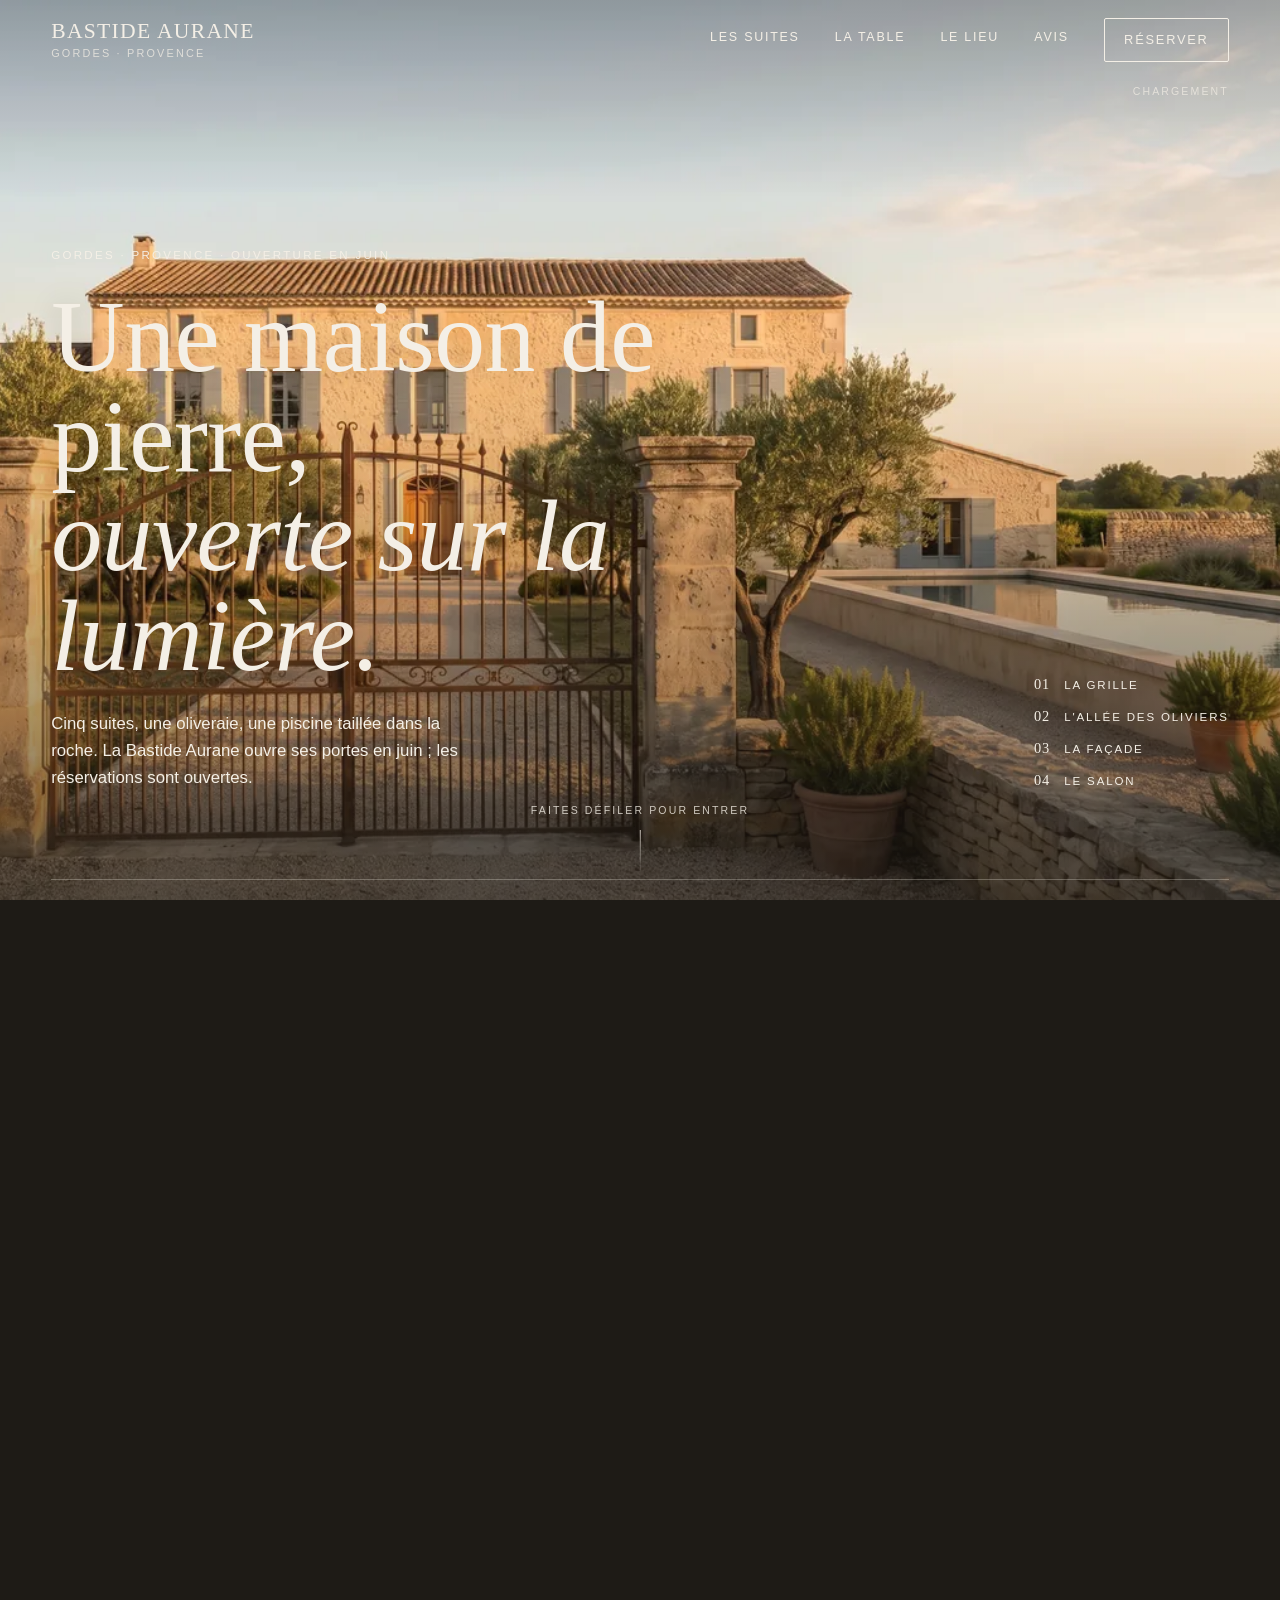
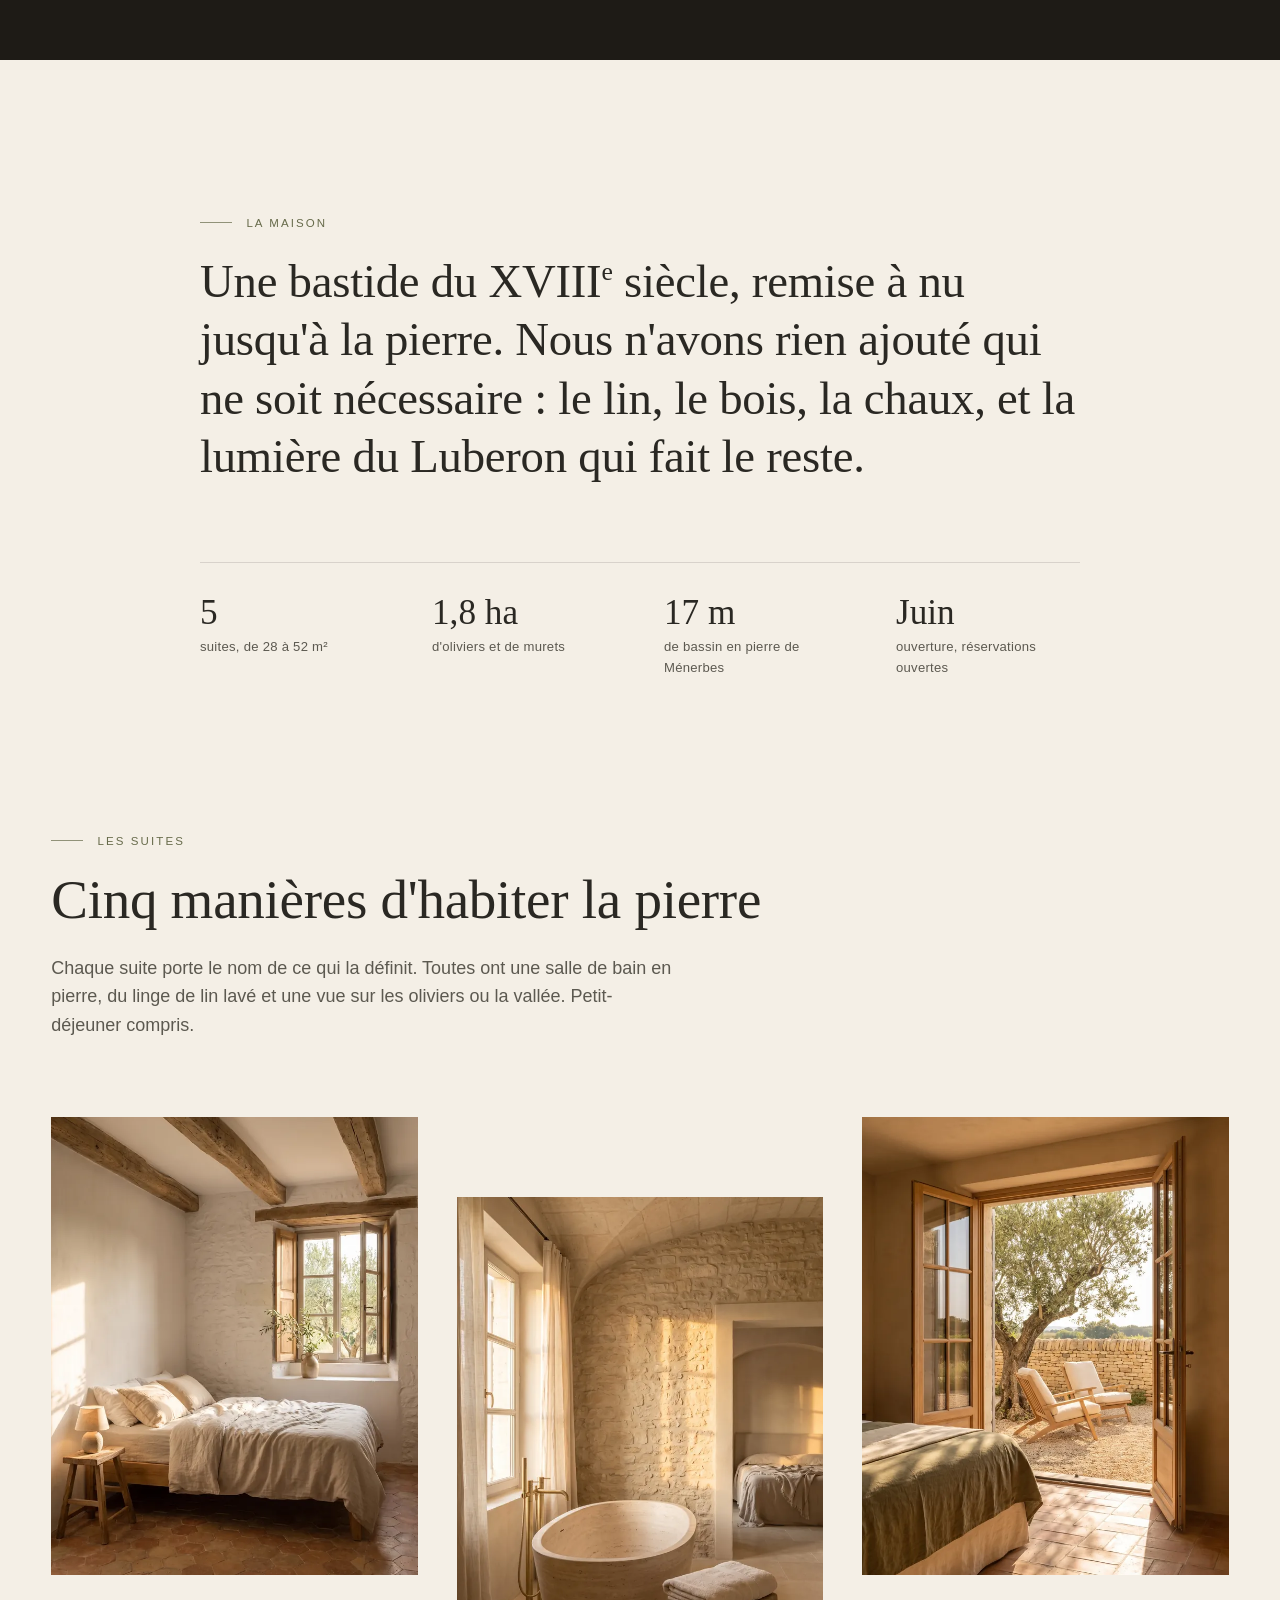
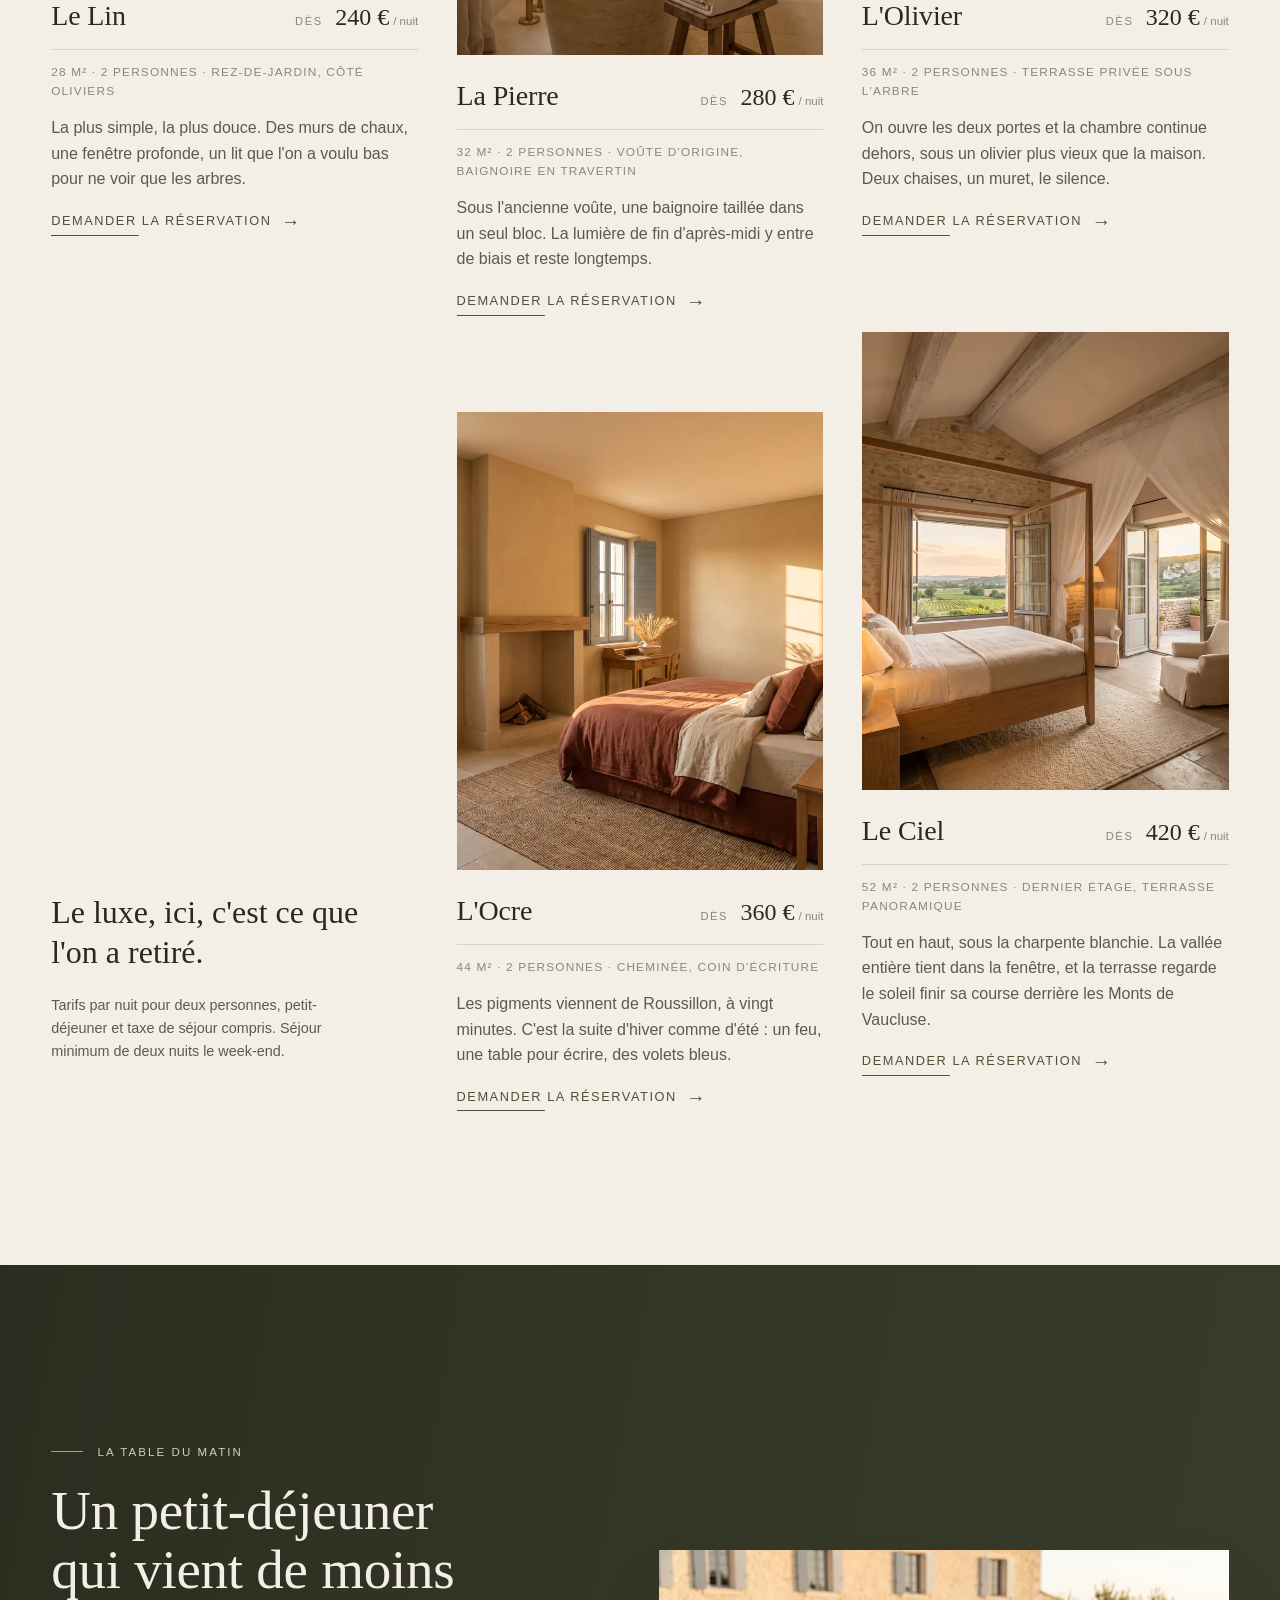
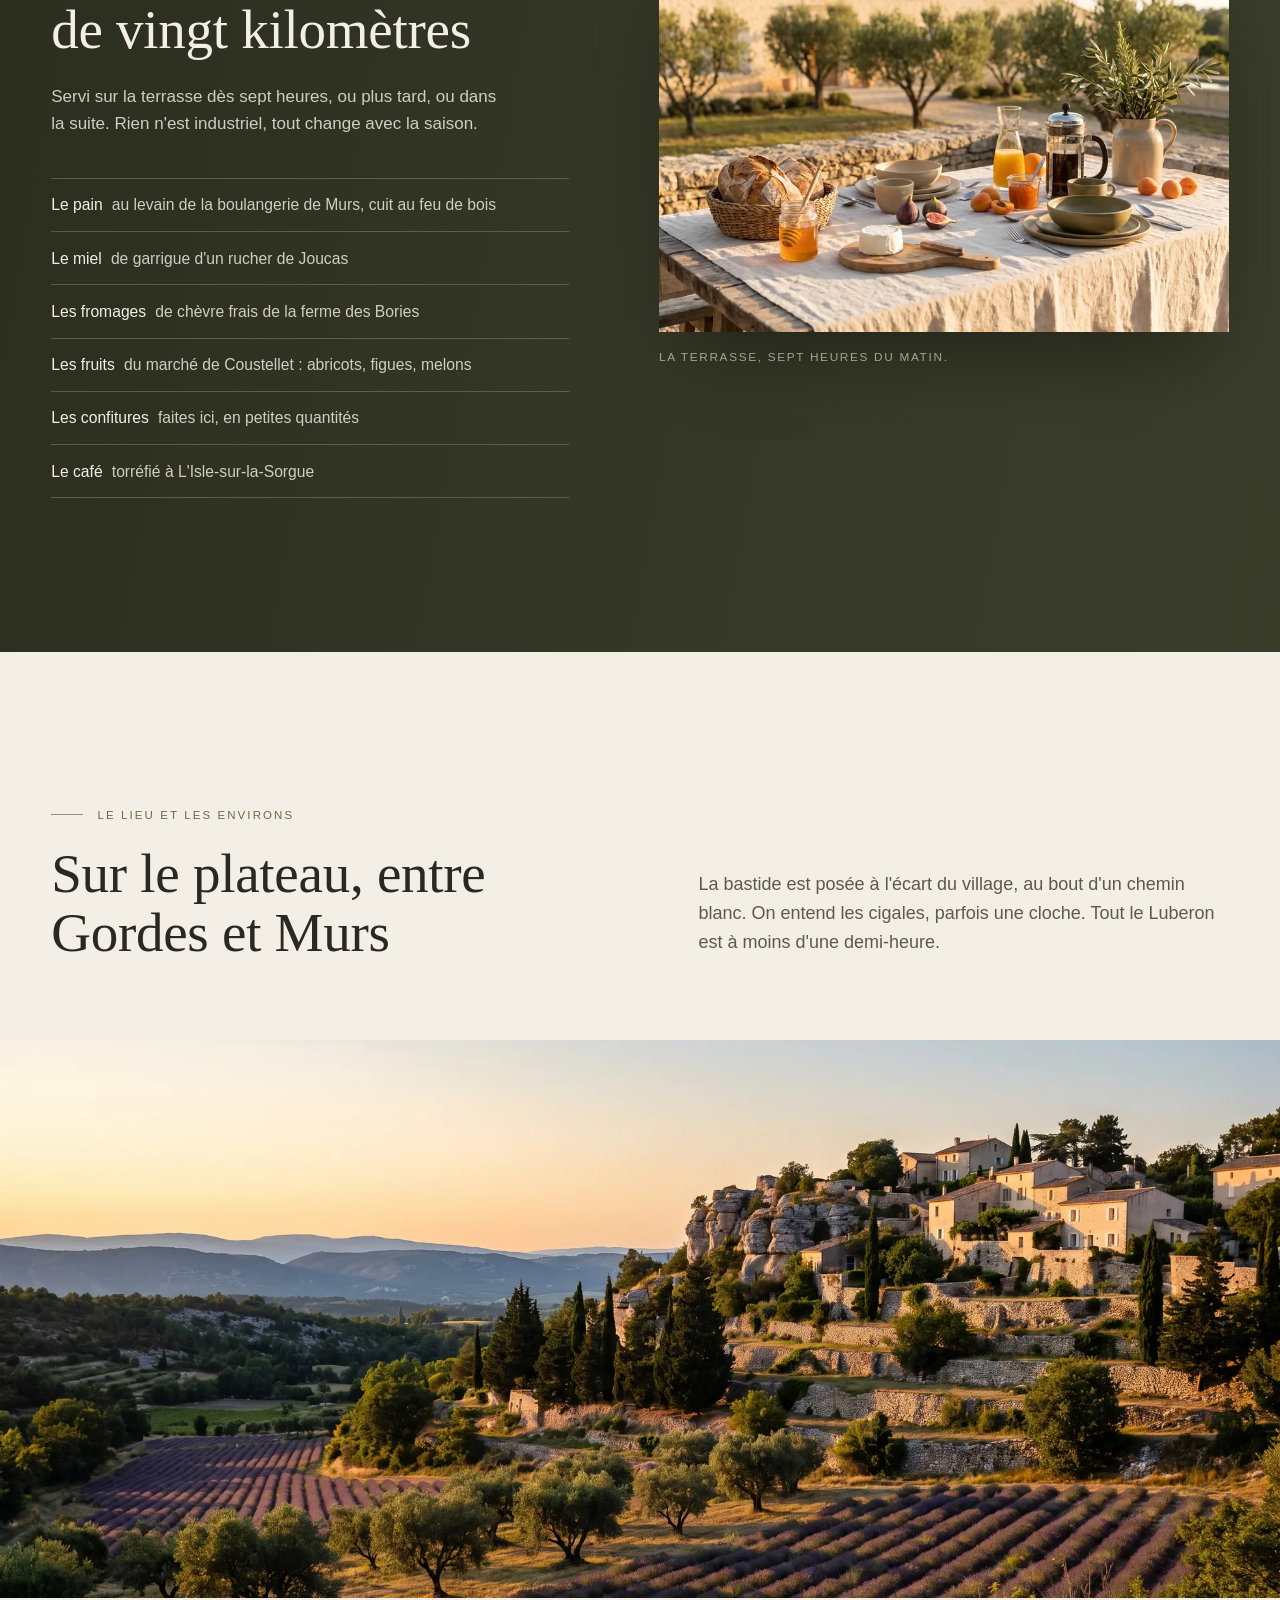
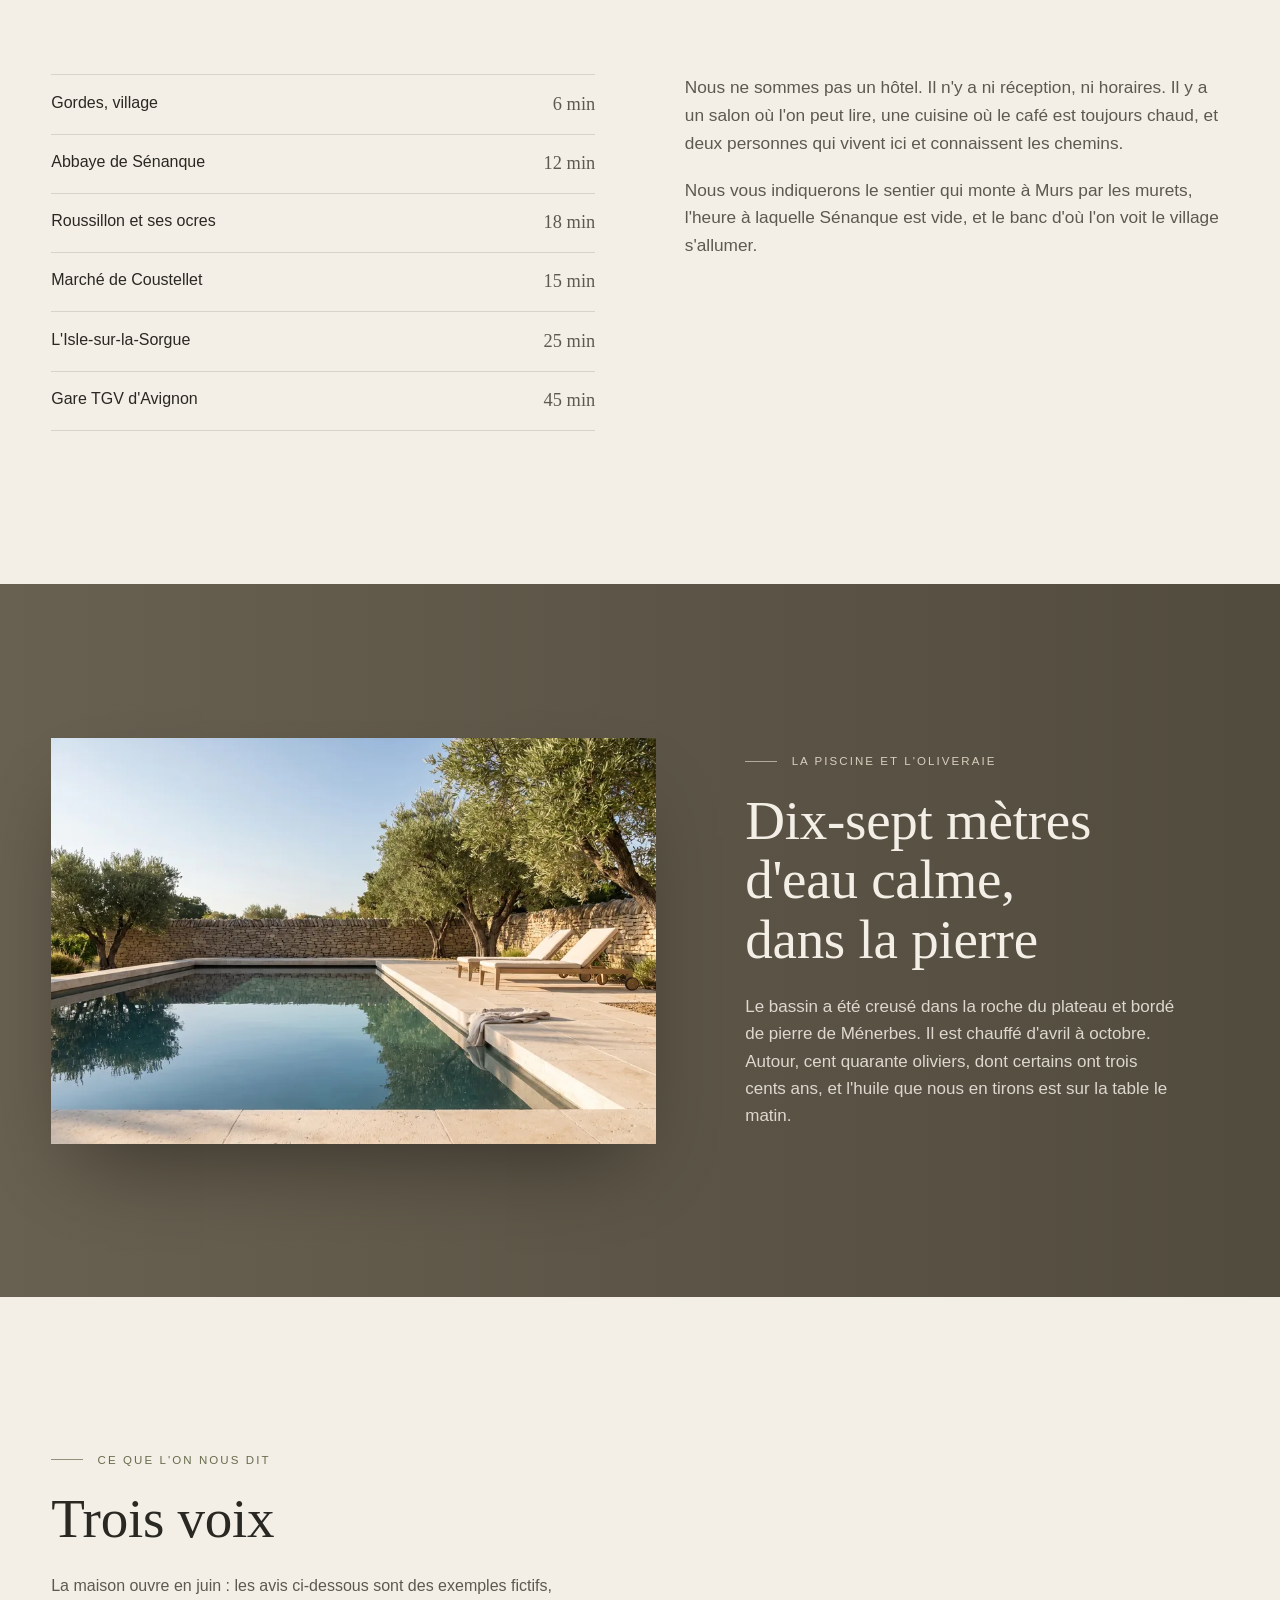
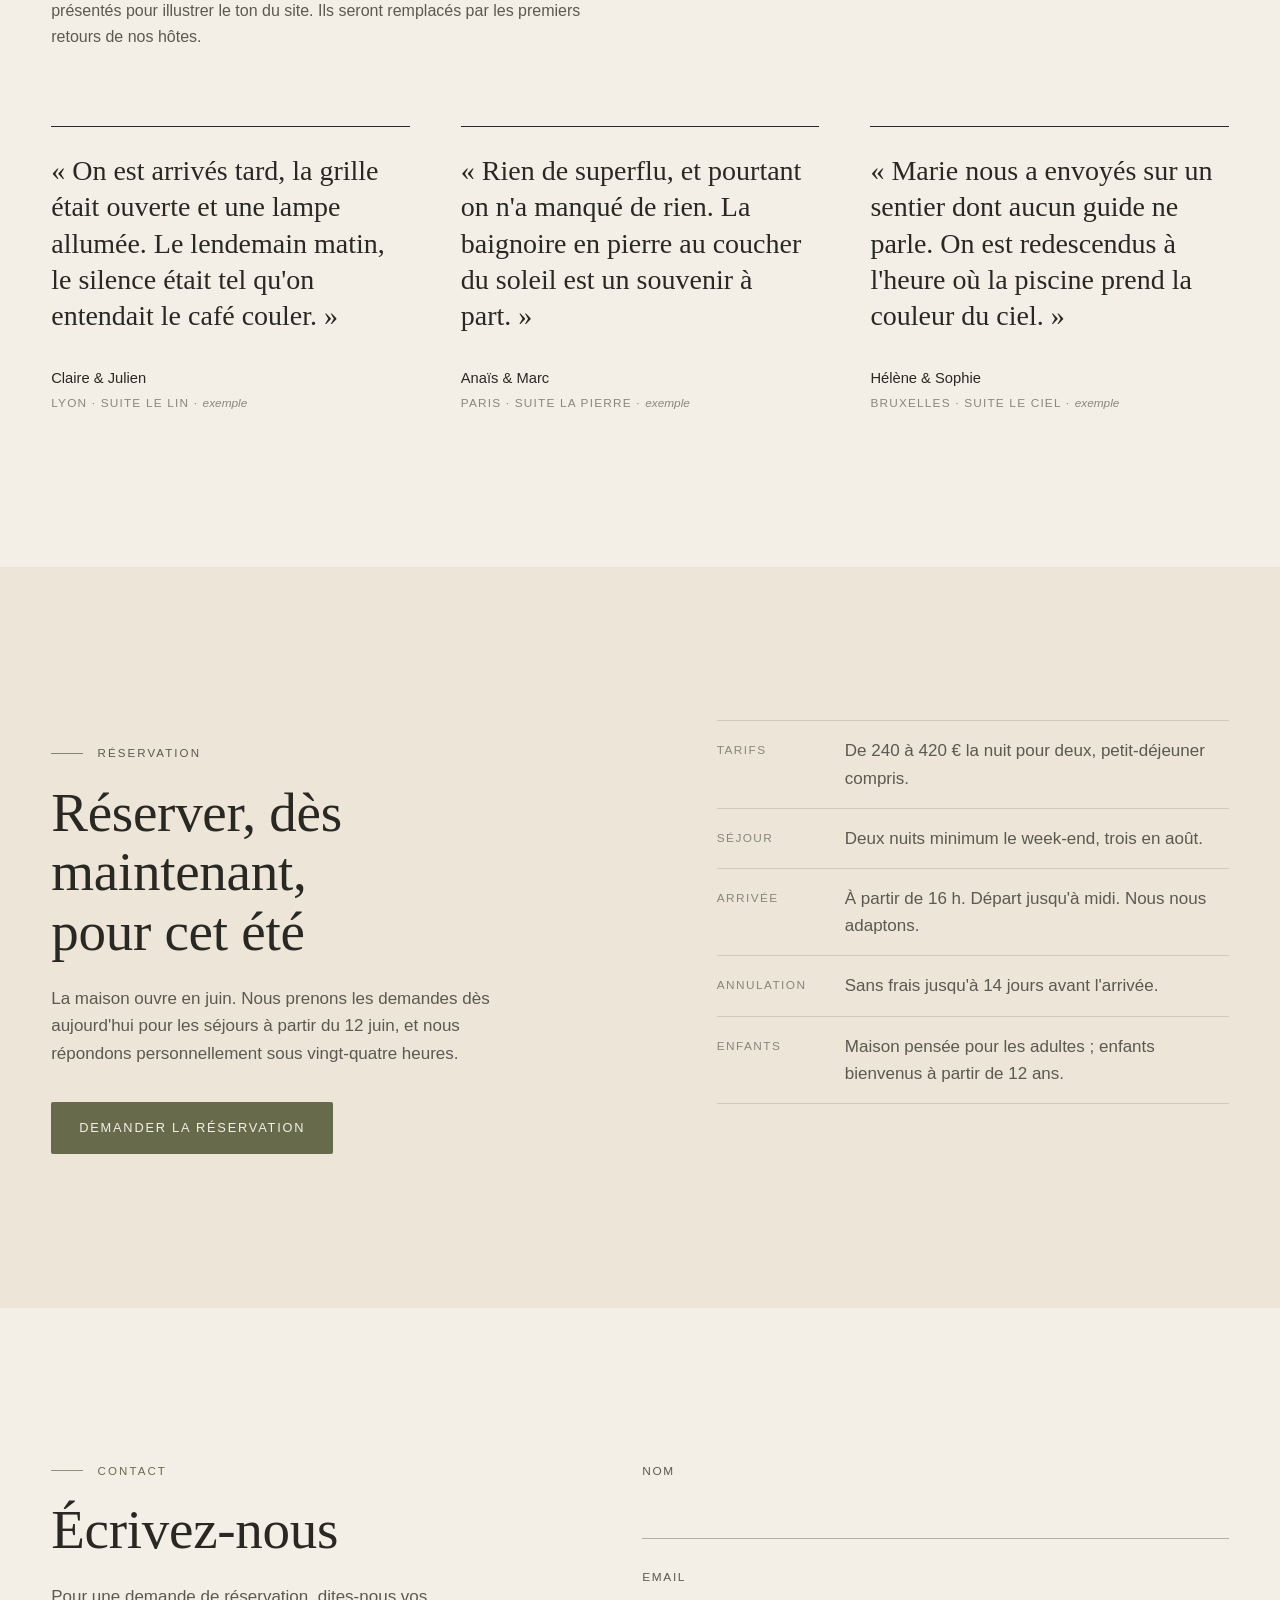
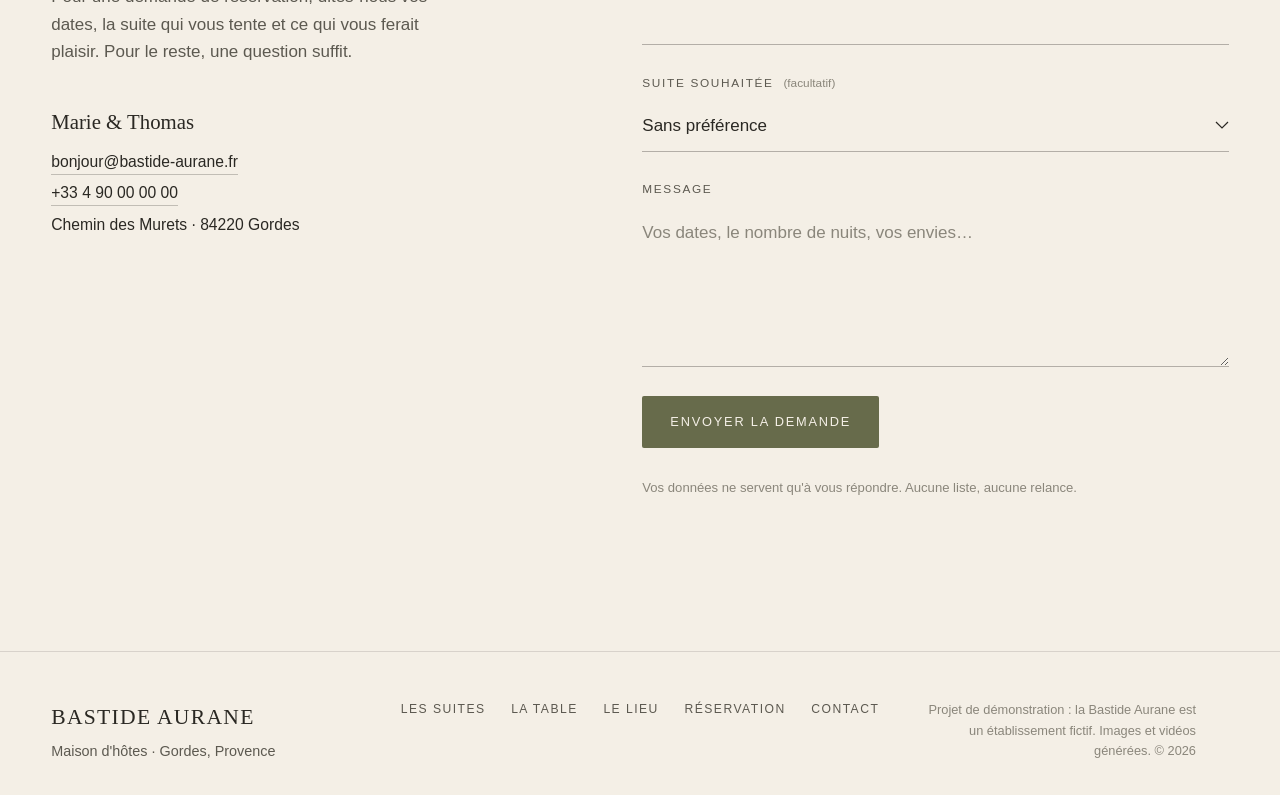
==== commit 8ee3a917: "feat: first version of the Bastide Aurane site (HTML, CSS, JS) and ambient/fonts bundle Co-Authored-" ====
--- a/site/index.html
+++ b/site/index.html
@@ -26,10 +26,10 @@
 
   <link rel="icon" href="data:image/svg+xml,%3Csvg xmlns='http://www.w3.org/2000/svg' viewBox='0 0 64 64'%3E%3Crect width='64' height='64' rx='14' fill='%23f3eee4'/%3E%3Cpath d='M32 12c-9 8-13 15-13 24a13 13 0 0 0 26 0c0-9-4-16-13-24z' fill='none' stroke='%236b6f4e' stroke-width='3'/%3E%3Cpath d='M32 20v30' stroke='%236b6f4e' stroke-width='2.5'/%3E%3C/svg%3E">
 
-  <link rel="preconnect" href="https://fonts.googleapis.com">
-  <link rel="preconnect" href="https://fonts.gstatic.com" crossorigin>
-  <link rel="stylesheet" href="https://fonts.googleapis.com/css2?family=Cormorant+Garamond:ital,wght@0,300;0,400;0,500;1,300;1,400&family=Instrument+Sans:ital,wght@0,400;0,500;1,400&display=swap">
-  <link rel="preload" as="image" href="assets/img/facade-1920.webp" imagesrcset="assets/img/facade-720.webp 720w, assets/img/facade-1280.webp 1280w, assets/img/facade-1920.webp 1920w" imagesizes="100vw">
+  <link rel="preload" as="font" type="font/woff2" href="assets/fonts/cormorant-garamond-300.woff2" crossorigin>
+  <link rel="preload" as="font" type="font/woff2" href="assets/fonts/instrument-sans-400.woff2" crossorigin>
+  <link rel="stylesheet" href="css/fonts.css">
+  <link rel="preload" as="image" href="assets/img/facade-closed-1920.webp" imagesrcset="assets/img/facade-closed-720.webp 720w, assets/img/facade-closed-1280.webp 1280w, assets/img/facade-closed-1920.webp 1920w" imagesizes="100vw">
   <link rel="stylesheet" href="css/styles.css">
 
   <script type="application/ld+json">
@@ -93,10 +93,10 @@
     <section class="hero" id="arrivee" aria-label="L'arrivée à la bastide">
       <div class="hero__sticky">
         <picture class="hero__poster" aria-hidden="true">
-          <source srcset="assets/img/facade-720.webp 720w, assets/img/facade-1280.webp 1280w, assets/img/facade-1920.webp 1920w" sizes="100vw" type="image/webp">
-          <img src="assets/img/facade-1920.webp" alt="" width="1920" height="1080" fetchpriority="high" decoding="async">
+          <source srcset="assets/img/facade-closed-720.webp 720w, assets/img/facade-closed-1280.webp 1280w, assets/img/facade-closed-1920.webp 1920w" sizes="100vw" type="image/webp">
+          <img src="assets/img/facade-closed-1920.webp" alt="" width="1920" height="1080" fetchpriority="high" decoding="async">
         </picture>
-        <video class="hero__video" id="hero-video" muted playsinline preload="metadata" poster="assets/img/facade-1280.webp" aria-label="Plan-séquence : la grille s'ouvre, l'allée d'oliviers, la façade, puis le salon.">
+        <video class="hero__video" id="hero-video" muted playsinline preload="metadata" poster="assets/img/facade-closed-1280.webp" aria-label="Plan-séquence : la grille s'ouvre, l'allée d'oliviers, la façade, puis le salon.">
           <source src="assets/video/arrivee.mp4" type="video/mp4">
         </video>
         <div class="hero__veil" aria-hidden="true"></div>
@@ -109,6 +109,13 @@
           </h1>
           <p class="hero__lead reveal-line">Cinq suites, une oliveraie, une piscine taillée dans la roche. La Bastide Aurane ouvre ses portes en juin ; les réservations sont ouvertes.</p>
         </div>
+
+        <div class="hero__end">
+          <p>Vous êtes entré. Le reste de la maison se visite plus bas.</p>
+          <a class="btn btn--ghost" href="#suites">Découvrir les suites</a>
+        </div>
+
+        <p class="hero__loading" aria-hidden="true">Chargement</p>
 
         <ol class="hero__steps" aria-hidden="true">
           <li data-step="0"><span>01</span> La grille</li>
@@ -153,8 +160,8 @@
           <p class="section-head__lead">Chaque suite porte le nom de ce qui la définit. Toutes ont une salle de bain en pierre, du linge de lin lavé et une vue sur les oliviers ou la vallée. Petit-déjeuner compris.</p>
         </header>
 
-        <ul class="suite-grid">
-          <li class="suite reveal" data-suite="Le Lin">
+        <div class="suite-grid">
+          <article class="suite" data-suite="Le Lin">
             <a class="suite__media" href="#reservation" data-reserve="Le Lin" aria-label="Demander la réservation de la suite Le Lin">
               <img src="assets/img/suite-lin-1200.webp" srcset="assets/img/suite-lin-720.webp 720w, assets/img/suite-lin-1200.webp 1200w" sizes="(min-width: 1000px) 33vw, (min-width: 700px) 50vw, 100vw" width="1200" height="1500" loading="lazy" decoding="async" alt="La suite Le Lin : lit en lin naturel sous des poutres anciennes, fenêtre ouverte sur les oliviers.">
             </a>
@@ -167,9 +174,9 @@
               <p class="suite__desc">La plus simple, la plus douce. Des murs de chaux, une fenêtre profonde, un lit que l'on a voulu bas pour ne voir que les arbres.</p>
               <a class="link-arrow" href="#reservation" data-reserve="Le Lin">Demander la réservation</a>
             </div>
-          </li>
-
-          <li class="suite reveal" data-suite="La Pierre">
+          </article>
+
+          <article class="suite" data-suite="La Pierre">
             <a class="suite__media" href="#reservation" data-reserve="La Pierre" aria-label="Demander la réservation de la suite La Pierre">
               <img src="assets/img/suite-pierre-1200.webp" srcset="assets/img/suite-pierre-720.webp 720w, assets/img/suite-pierre-1200.webp 1200w" sizes="(min-width: 1000px) 33vw, (min-width: 700px) 50vw, 100vw" width="1200" height="1500" loading="lazy" decoding="async" alt="La suite La Pierre : baignoire en travertin devant un mur de pierre apparente sous une voûte.">
             </a>
@@ -182,9 +189,9 @@
               <p class="suite__desc">Sous l'ancienne voûte, une baignoire taillée dans un seul bloc. La lumière de fin d'après-midi y entre de biais et reste longtemps.</p>
               <a class="link-arrow" href="#reservation" data-reserve="La Pierre">Demander la réservation</a>
             </div>
-          </li>
-
-          <li class="suite reveal" data-suite="L'Olivier">
+          </article>
+
+          <article class="suite" data-suite="L'Olivier">
             <a class="suite__media" href="#reservation" data-reserve="L'Olivier" aria-label="Demander la réservation de la suite L'Olivier">
               <img src="assets/img/suite-olivier-1200.webp" srcset="assets/img/suite-olivier-720.webp 720w, assets/img/suite-olivier-1200.webp 1200w" sizes="(min-width: 1000px) 33vw, (min-width: 700px) 50vw, 100vw" width="1200" height="1500" loading="lazy" decoding="async" alt="La suite L'Olivier : portes-fenêtres ouvertes sur une terrasse privée ombragée par un olivier centenaire.">
             </a>
@@ -197,9 +204,9 @@
               <p class="suite__desc">On ouvre les deux portes et la chambre continue dehors, sous un olivier plus vieux que la maison. Deux chaises, un muret, le silence.</p>
               <a class="link-arrow" href="#reservation" data-reserve="L'Olivier">Demander la réservation</a>
             </div>
-          </li>
-
-          <li class="suite reveal" data-suite="L'Ocre">
+          </article>
+
+          <article class="suite" data-suite="L'Ocre">
             <a class="suite__media" href="#reservation" data-reserve="L'Ocre" aria-label="Demander la réservation de la suite L'Ocre">
               <img src="assets/img/suite-ocre-1200.webp" srcset="assets/img/suite-ocre-720.webp 720w, assets/img/suite-ocre-1200.webp 1200w" sizes="(min-width: 1000px) 33vw, (min-width: 700px) 50vw, 100vw" width="1200" height="1500" loading="lazy" decoding="async" alt="La suite L'Ocre : murs à la chaux ocre, cheminée de pierre et lit en lin terre cuite.">
             </a>
@@ -212,9 +219,9 @@
               <p class="suite__desc">Les pigments viennent de Roussillon, à vingt minutes. C'est la suite d'hiver comme d'été : un feu, une table pour écrire, des volets bleus.</p>
               <a class="link-arrow" href="#reservation" data-reserve="L'Ocre">Demander la réservation</a>
             </div>
-          </li>
-
-          <li class="suite suite--wide reveal" data-suite="Le Ciel">
+          </article>
+
+          <article class="suite" data-suite="Le Ciel">
             <a class="suite__media" href="#reservation" data-reserve="Le Ciel" aria-label="Demander la réservation de la suite Le Ciel">
               <img src="assets/img/suite-ciel-1200.webp" srcset="assets/img/suite-ciel-720.webp 720w, assets/img/suite-ciel-1200.webp 1200w" sizes="(min-width: 1000px) 40vw, (min-width: 700px) 50vw, 100vw" width="1200" height="1500" loading="lazy" decoding="async" alt="La suite Le Ciel : lit à baldaquin en chêne clair, fenêtre panoramique sur la vallée au coucher du soleil.">
             </a>
@@ -227,10 +234,12 @@
               <p class="suite__desc">Tout en haut, sous la charpente blanchie. La vallée entière tient dans la fenêtre, et la terrasse regarde le soleil finir sa course derrière les Monts de Vaucluse.</p>
               <a class="link-arrow" href="#reservation" data-reserve="Le Ciel">Demander la réservation</a>
             </div>
-          </li>
-        </ul>
-
-        <p class="suites__note reveal">Tarifs par nuit pour deux personnes, petit-déjeuner et taxe de séjour compris. Séjour minimum de deux nuits le week-end.</p>
+          </article>
+          <aside class="suite-grid__aside reveal">
+            <p>Le luxe, ici, c'est ce que l'on a retiré.</p>
+            <small>Tarifs par nuit pour deux personnes, petit-déjeuner et taxe de séjour compris. Séjour minimum de deux nuits le week-end.</small>
+          </aside>
+        </div>
       </div>
     </section>
 
--- a/site/css/styles.css
+++ b/site/css/styles.css
@@ -0,0 +1,433 @@
+/* ─────────────────────────────────────────────────────────────
+   Bastide Aurane — feuille de style
+   Palette pierre / olive / crème, typographie éditoriale.
+   ───────────────────────────────────────────────────────────── */
+
+:root {
+  --cream: #f4efe6;
+  --cream-2: #ece5d8;
+  --stone: #d9cfbf;
+  --stone-2: #bfb29d;
+  --stone-3: #9d9079;
+  --olive: #676b4b;
+  --olive-2: #858a68;
+  --olive-deep: #4d5138;
+  --ink: #2a2823;
+  --ink-2: #5c5950;
+  --ink-3: #8a867b;
+  --ocre: #a8785a;
+  --white: #fbf9f4;
+
+  --serif: "Cormorant Garamond", "Iowan Old Style", "Palatino Linotype", Georgia, serif;
+  --sans: "Instrument Sans", "Helvetica Neue", Arial, system-ui, sans-serif;
+
+  --wrap: 1360px;
+  --gutter: clamp(1.25rem, 4vw, 4rem);
+  --section: clamp(5rem, 12vw, 11rem);
+
+  --ease-out: cubic-bezier(0.2, 0.7, 0.2, 1);
+  --ease-soft: cubic-bezier(0.4, 0, 0.2, 1);
+  --hairline: 1px solid rgba(42, 40, 35, 0.14);
+  --hairline-light: 1px solid rgba(244, 239, 230, 0.22);
+}
+
+/* ── Reset ─────────────────────────────────────────────────── */
+*, *::before, *::after { box-sizing: border-box; }
+html { scroll-behavior: smooth; -webkit-text-size-adjust: 100%; }
+body {
+  margin: 0;
+  background: var(--cream);
+  color: var(--ink);
+  font-family: var(--sans);
+  font-size: 1.0625rem;
+  line-height: 1.6;
+  -webkit-font-smoothing: antialiased;
+  text-rendering: optimizeLegibility;
+  overflow-x: clip;
+}
+img, video, picture { display: block; max-width: 100%; }
+img { height: auto; }
+a { color: inherit; text-decoration: none; }
+ul, ol { margin: 0; padding: 0; list-style: none; }
+h1, h2, h3, p, figure, blockquote, dl, dd { margin: 0; }
+button { font: inherit; color: inherit; background: none; border: 0; cursor: pointer; }
+address { font-style: normal; }
+[hidden] { display: none !important; }
+:focus-visible { outline: 2px solid var(--olive); outline-offset: 4px; }
+
+.wrap { width: min(var(--wrap), 100% - 2 * var(--gutter)); margin-inline: auto; }
+.wrap--narrow { width: min(880px, 100% - 2 * var(--gutter)); }
+
+.skip-link {
+  position: absolute; top: -100px; left: 1rem; z-index: 100;
+  padding: .6rem 1rem; background: var(--ink); color: var(--cream); font-size: .9rem;
+}
+.skip-link:focus { top: 1rem; }
+
+section[id] { scroll-margin-top: 4.5rem; }
+
+/* ── Typographie ───────────────────────────────────────────── */
+h1, h2, h3, .serif { font-family: var(--serif); font-weight: 400; letter-spacing: -0.005em; }
+h2 { font-size: clamp(2rem, 1.2rem + 2.8vw, 3.6rem); line-height: 1.08; text-wrap: balance; }
+h3 { font-size: 1.75rem; line-height: 1.15; }
+em { font-style: italic; }
+sup { font-size: .55em; vertical-align: super; line-height: 0; }
+strong { font-weight: 500; }
+
+.kicker {
+  font-family: var(--sans);
+  font-size: .72rem; letter-spacing: .18em; text-transform: uppercase;
+  color: var(--olive); margin-bottom: 1.25rem;
+  display: flex; align-items: center; gap: .9rem;
+}
+.kicker::before { content: ""; width: 2rem; height: 1px; background: currentColor; opacity: .7; }
+.kicker--light { color: var(--stone); }
+
+.section-head { max-width: 760px; margin-bottom: clamp(3rem, 6vw, 5rem); }
+.section-head__lead { margin-top: 1.5rem; font-size: 1.125rem; color: var(--ink-2); max-width: 62ch; }
+.section-head__lead--small { font-size: 1rem; }
+.section-head--split {
+  max-width: none; display: grid; gap: 2rem 4rem; align-items: end;
+  grid-template-columns: 1fr;
+}
+@media (min-width: 900px) {
+  .section-head--split { grid-template-columns: 1.1fr 1fr; }
+  .section-head--split .section-head__lead { margin-top: 0; padding-bottom: .4rem; }
+}
+
+/* ── Boutons et liens ──────────────────────────────────────── */
+.btn {
+  display: inline-flex; align-items: center; justify-content: center; gap: .6rem;
+  padding: 1rem 1.75rem; border-radius: 2px;
+  font-size: .8rem; letter-spacing: .14em; text-transform: uppercase; font-weight: 500;
+  transition: background-color .35s var(--ease-soft), color .35s var(--ease-soft), border-color .35s, transform .35s var(--ease-out);
+}
+.btn--primary { background: var(--olive); color: var(--cream); }
+.btn--primary:hover { background: var(--olive-deep); }
+.btn--ghost { padding: .7rem 1.2rem; border: 1px solid currentColor; }
+.btn--ghost:hover { background: var(--ink); color: var(--cream); border-color: var(--ink); }
+
+.link-arrow {
+  display: inline-flex; align-items: center; gap: .6rem;
+  font-size: .8rem; letter-spacing: .12em; text-transform: uppercase; font-weight: 500;
+  color: var(--olive-deep); padding-bottom: .25rem; position: relative;
+}
+.link-arrow::after {
+  content: "→"; font-family: var(--serif); font-size: 1.2rem; line-height: 1;
+  transition: transform .4s var(--ease-out);
+}
+.link-arrow::before {
+  content: ""; position: absolute; left: 0; bottom: 0; height: 1px; width: 100%;
+  background: currentColor; transform: scaleX(.35); transform-origin: left;
+  transition: transform .5s var(--ease-out);
+}
+.link-arrow:hover::after { transform: translateX(4px); }
+.link-arrow:hover::before { transform: scaleX(1); }
+
+/* ── En-tête ───────────────────────────────────────────────── */
+.site-header {
+  position: fixed; inset: 0 0 auto 0; z-index: 50;
+  display: flex; align-items: center; justify-content: space-between;
+  padding: 1.1rem var(--gutter);
+  padding-top: calc(1.1rem + env(safe-area-inset-top, 0px));
+  color: var(--ink);
+  transition: background-color .5s var(--ease-soft), box-shadow .5s, color .5s, padding .5s var(--ease-soft);
+}
+.site-header.is-over-hero { color: var(--cream); }
+.site-header.is-scrolled {
+  background: rgba(244, 239, 230, .86);
+  -webkit-backdrop-filter: blur(14px); backdrop-filter: blur(14px);
+  box-shadow: 0 1px 0 rgba(42, 40, 35, .08);
+  color: var(--ink);
+  padding-block: .8rem;
+}
+.site-header.is-hidden { transform: translateY(-110%); }
+.site-header { transition: transform .5s var(--ease-soft), background-color .5s var(--ease-soft), box-shadow .5s, color .5s, padding .5s var(--ease-soft); }
+
+.brand { display: flex; flex-direction: column; line-height: 1.1; }
+.brand__name { font-family: var(--serif); font-size: 1.35rem; letter-spacing: .06em; text-transform: uppercase; font-weight: 500; }
+.brand__place { font-size: .68rem; letter-spacing: .2em; text-transform: uppercase; opacity: .75; margin-top: .3rem; }
+
+.site-nav { display: none; align-items: center; gap: 2.2rem; }
+.site-nav a:not(.btn) {
+  font-size: .78rem; letter-spacing: .14em; text-transform: uppercase; font-weight: 500;
+  position: relative; padding-bottom: .2rem;
+}
+.site-nav a:not(.btn)::after {
+  content: ""; position: absolute; left: 0; bottom: 0; width: 100%; height: 1px;
+  background: currentColor; transform: scaleX(0); transform-origin: right;
+  transition: transform .45s var(--ease-out);
+}
+.site-nav a:not(.btn):hover::after { transform: scaleX(1); transform-origin: left; }
+@media (min-width: 900px) { .site-nav { display: flex; } .site-header .nav-toggle { display: none; } }
+
+.nav-toggle {
+  width: 44px; height: 44px; display: grid; place-content: center; gap: 6px; margin-right: -10px;
+}
+.nav-toggle span { display: block; width: 26px; height: 1.5px; background: currentColor; transition: transform .4s var(--ease-out), opacity .3s; }
+.nav-toggle[aria-expanded="true"] span:first-child { transform: translateY(3.75px) rotate(45deg); }
+.nav-toggle[aria-expanded="true"] span:last-child { transform: translateY(-3.75px) rotate(-45deg); }
+
+.mobile-nav {
+  position: fixed; inset: 0; z-index: 40; background: var(--cream);
+  display: flex; flex-direction: column; justify-content: center; gap: .4rem;
+  padding: 6rem var(--gutter) 3rem;
+  animation: fadeIn .4s var(--ease-soft);
+}
+.mobile-nav a { font-family: var(--serif); font-size: clamp(2rem, 8vw, 3rem); line-height: 1.25; border-bottom: var(--hairline); padding: .4rem 0; }
+@keyframes fadeIn { from { opacity: 0; } to { opacity: 1; } }
+body.nav-open { overflow: hidden; }
+
+/* ── Hero : l'arrivée au scroll ────────────────────────────── */
+.hero { position: relative; height: 100svh; background: #1e1b16; color: var(--cream); }
+.hero__sticky { position: sticky; top: 0; height: 100svh; overflow: hidden; }
+.hero__poster, .hero__video {
+  position: absolute; inset: 0; width: 100%; height: 100%;
+}
+.hero__poster img, .hero__video { width: 100%; height: 100%; object-fit: cover; object-position: center 60%; }
+.hero__video { opacity: 0; transition: opacity 1.2s var(--ease-soft); }
+.hero.is-video-ready .hero__video { opacity: 1; }
+.hero__veil {
+  position: absolute; inset: 0; pointer-events: none;
+  background:
+    linear-gradient(to bottom, rgba(30, 27, 22, .28) 0%, rgba(30, 27, 22, 0) 22%),
+    linear-gradient(to top, rgba(30, 27, 22, .62) 0%, rgba(30, 27, 22, .22) 34%, rgba(30, 27, 22, 0) 62%);
+}
+
+.hero__content {
+  position: absolute; left: var(--gutter); right: var(--gutter); bottom: clamp(5rem, 12vh, 8rem);
+  max-width: 820px;
+}
+.hero__eyebrow { font-size: .72rem; letter-spacing: .2em; text-transform: uppercase; opacity: .85; margin-bottom: 1.4rem; }
+.hero__title {
+  font-size: clamp(2.6rem, 1.4rem + 6.2vw, 6.6rem); font-weight: 300; line-height: .98;
+  text-shadow: 0 2px 30px rgba(0, 0, 0, .18);
+}
+.hero__title span { display: block; }
+.hero__title em { font-style: italic; font-weight: 300; }
+.hero__lead { margin-top: 1.6rem; max-width: 46ch; font-size: 1.05rem; opacity: .9; }
+
+.reveal-line { opacity: 0; transform: translateY(26px); animation: rise 1.4s var(--ease-out) forwards; }
+.hero__eyebrow.reveal-line { animation-delay: .25s; }
+.hero__title .reveal-line:nth-child(1) { animation-delay: .45s; }
+.hero__title .reveal-line:nth-child(2) { animation-delay: .6s; }
+.hero__lead.reveal-line { animation-delay: .95s; }
+@keyframes rise { to { opacity: 1; transform: none; } }
+
+.hero__steps {
+  position: absolute; right: var(--gutter); bottom: clamp(5rem, 12vh, 8rem);
+  display: none; flex-direction: column; gap: .55rem;
+  font-size: .72rem; letter-spacing: .16em; text-transform: uppercase;
+}
+.hero__steps li { display: flex; gap: .9rem; align-items: baseline; opacity: .38; transition: opacity .6s var(--ease-soft), transform .6s var(--ease-out); transform: translateX(6px); }
+.hero__steps li span { font-family: var(--serif); font-size: .9rem; letter-spacing: .05em; }
+.hero__steps li.is-active { opacity: 1; transform: none; }
+.hero__steps li.is-done { opacity: .62; }
+
+.hero__hint {
+  display: none;
+  position: absolute; left: 50%; bottom: 1.6rem; transform: translateX(-50%);
+  display: flex; flex-direction: column; align-items: center; gap: .7rem;
+  font-size: .66rem; letter-spacing: .2em; text-transform: uppercase; opacity: .8;
+  transition: opacity .6s;
+}
+.hero__hint-line { width: 1px; height: 44px; background: linear-gradient(to bottom, var(--cream), transparent); animation: hintDrop 2.2s var(--ease-soft) infinite; transform-origin: top; }
+@keyframes hintDrop { 0% { transform: scaleY(0); opacity: 0; } 30% { opacity: 1; } 100% { transform: scaleY(1); opacity: 0; } }
+.hero.is-scrubbing .hero__hint { opacity: 0; }
+
+.hero__progress {
+  position: absolute; left: var(--gutter); right: var(--gutter); bottom: 1.25rem; height: 1px;
+  background: rgba(244, 239, 230, .28); display: none;
+}
+.hero__progress-bar { position: absolute; inset: 0; width: 100%; background: var(--cream); transform: scaleX(0); transform-origin: left; will-change: transform; }
+
+/* Mode scrub (desktop, pointeur fin, sans réduction de mouvement) */
+@media (min-width: 900px) and (pointer: fine) and (prefers-reduced-motion: no-preference) {
+  .hero.is-scrub { height: 540svh; }
+  .hero.is-scrub .hero__steps, .hero.is-scrub .hero__progress { display: flex; }
+  .hero.is-scrub .hero__progress { display: block; }
+  .hero.is-scrub .hero__hint { display: flex; }
+  .hero.is-scrub .hero__content { transition: opacity .5s, transform .8s var(--ease-out); }
+  .hero.is-scrub.is-inside .hero__content { opacity: 0; transform: translateY(-12px); pointer-events: none; }
+  .hero.is-scrub .hero__end {
+    position: absolute; left: var(--gutter); right: var(--gutter); bottom: clamp(5rem, 12vh, 8rem);
+    opacity: 0; transform: translateY(14px); transition: opacity .7s var(--ease-soft), transform .9s var(--ease-out);
+  }
+  .hero.is-scrub.is-inside .hero__end { opacity: 1; transform: none; }
+}
+.hero__end { display: none; }
+.hero.is-scrub .hero__end { display: block; max-width: 640px; }
+.hero__end p { font-family: var(--serif); font-size: clamp(1.6rem, 1rem + 2vw, 2.6rem); line-height: 1.15; font-weight: 300; }
+.hero__end .btn { margin-top: 1.5rem; border-color: rgba(244, 239, 230, .7); }
+.hero__end .btn:hover { background: var(--cream); color: var(--ink); border-color: var(--cream); }
+
+.hero__loading {
+  position: absolute; right: var(--gutter); top: calc(5.2rem + env(safe-area-inset-top, 0px));
+  font-size: .66rem; letter-spacing: .2em; text-transform: uppercase; opacity: .7;
+  display: none;
+}
+.hero.is-scrub.is-loading .hero__loading { display: block; }
+
+/* ── Manifeste ─────────────────────────────────────────────── */
+.manifesto { padding: var(--section) 0; }
+.manifesto__text {
+  font-size: clamp(1.6rem, 1rem + 2.4vw, 3rem); line-height: 1.25; font-weight: 300; text-wrap: pretty;
+}
+.manifesto__facts {
+  margin-top: clamp(3rem, 6vw, 5rem); display: grid; gap: 2rem 3rem;
+  grid-template-columns: repeat(2, 1fr); border-top: var(--hairline); padding-top: 2rem;
+}
+@media (min-width: 760px) { .manifesto__facts { grid-template-columns: repeat(4, 1fr); } }
+.manifesto__facts div { display: flex; flex-direction: column; gap: .35rem; }
+.manifesto__facts strong { font-family: var(--serif); font-weight: 400; font-size: 2.2rem; line-height: 1; }
+.manifesto__facts span { font-size: .82rem; color: var(--ink-2); letter-spacing: .02em; }
+
+/* ── Suites ────────────────────────────────────────────────── */
+.suites { padding: 0 0 var(--section); }
+.suite-grid { display: grid; gap: clamp(2.5rem, 5vw, 4.5rem) clamp(1.5rem, 3vw, 3rem); grid-template-columns: 1fr; }
+@media (min-width: 700px) { .suite-grid { grid-template-columns: repeat(2, 1fr); } }
+@media (min-width: 1000px) {
+  .suite-grid { grid-template-columns: repeat(6, 1fr); }
+  .suite { grid-column: span 2; }
+  .suite:nth-child(2) { margin-top: 5rem; }
+  .suite:nth-child(4) { grid-column: 3 / span 2; margin-top: 2rem; }
+  .suite:nth-child(5) { grid-column: 5 / span 2; margin-top: -3rem; }
+  .suite-grid__aside { grid-column: 1 / span 2; grid-row: 2; align-self: end; padding-bottom: 3rem; }
+}
+.suite__media {
+  display: block; overflow: hidden; aspect-ratio: 4 / 5; background: var(--stone);
+  position: relative;
+}
+.suite__media img { width: 100%; height: 100%; object-fit: cover; transform: scale(1.02); transition: transform 1.6s var(--ease-out), filter 1.2s; }
+.suite__media:hover img { transform: scale(1.06); }
+.suite__media::after {
+  content: ""; position: absolute; inset: 0; background: var(--cream);
+  transform: scaleY(1); transform-origin: bottom; transition: transform 1.1s var(--ease-out);
+}
+.suite.in .suite__media::after { transform: scaleY(0); }
+.suite__body { padding-top: 1.4rem; }
+.suite__row { display: flex; justify-content: space-between; align-items: baseline; gap: 1rem; border-bottom: var(--hairline); padding-bottom: .8rem; }
+.suite__price { font-family: var(--serif); font-size: 1.5rem; white-space: nowrap; }
+.suite__price span { font-family: var(--sans); font-size: .7rem; letter-spacing: .14em; text-transform: uppercase; color: var(--ink-3); margin-right: .4rem; }
+.suite__price small { font-family: var(--sans); font-size: .72rem; color: var(--ink-3); margin-left: .25rem; }
+.suite__meta { margin-top: .8rem; font-size: .74rem; letter-spacing: .1em; text-transform: uppercase; color: var(--ink-3); }
+.suite__desc { margin-top: .9rem; color: var(--ink-2); font-size: 1rem; max-width: 42ch; }
+.suite__body .link-arrow { margin-top: 1.2rem; }
+
+.suite-grid__aside { color: var(--ink-2); }
+.suite-grid__aside p { font-family: var(--serif); font-size: clamp(1.4rem, 1rem + 1.4vw, 2rem); line-height: 1.25; font-weight: 300; color: var(--ink); max-width: 20ch; }
+.suite-grid__aside small { display: block; margin-top: 1.4rem; font-size: .9rem; max-width: 34ch; }
+
+/* ── La table du matin ─────────────────────────────────────── */
+.table { position: relative; padding: var(--section) 0; color: var(--cream); background: var(--olive-deep); overflow: hidden; isolation: isolate; }
+.table__bg, .pool__bg { position: absolute; inset: 0; z-index: -1; }
+.table__bg::after {
+  content: ""; position: absolute; inset: 0;
+  background: linear-gradient(100deg, rgba(38, 40, 28, .88) 0%, rgba(38, 40, 28, .62) 55%, rgba(38, 40, 28, .5) 100%);
+}
+.ambient { width: 100%; height: 100%; object-fit: cover; opacity: 0; transition: opacity 1.5s var(--ease-soft); }
+.ambient.is-ready { opacity: 1; }
+.table__bg, .pool__bg { background-size: cover; background-position: center; }
+.table__wrap { display: grid; gap: 3rem; grid-template-columns: 1fr; align-items: center; }
+@media (min-width: 900px) { .table__wrap { grid-template-columns: 1fr 1.1fr; gap: clamp(3rem, 7vw, 8rem); } }
+.table__text h2 { max-width: 16ch; }
+.table__text > p { margin-top: 1.5rem; color: rgba(244, 239, 230, .82); max-width: 48ch; }
+.producers { margin-top: 2.5rem; border-top: var(--hairline-light); }
+.producers li { padding: .85rem 0; border-bottom: var(--hairline-light); font-size: .98rem; color: rgba(244, 239, 230, .82); }
+.producers strong { color: var(--cream); font-weight: 500; margin-right: .3rem; }
+.table__figure img { width: 100%; height: auto; box-shadow: 0 40px 80px -30px rgba(0, 0, 0, .45); }
+.table__figure figcaption { margin-top: 1rem; font-size: .74rem; letter-spacing: .14em; text-transform: uppercase; color: rgba(244, 239, 230, .6); }
+
+/* ── Le lieu ───────────────────────────────────────────────── */
+.place { padding-top: var(--section); }
+.place__panorama { margin-top: clamp(2rem, 4vw, 3rem); overflow: hidden; }
+.place__panorama img { width: 100%; height: clamp(320px, 62vh, 760px); object-fit: cover; object-position: center 40%; transform: scale(1.06); transition: transform 2.4s var(--ease-out); }
+.place__panorama.in img { transform: scale(1); }
+.place__grid { display: grid; gap: 3rem; grid-template-columns: 1fr; padding: clamp(3rem, 6vw, 5rem) 0 var(--section); }
+@media (min-width: 900px) { .place__grid { grid-template-columns: 1fr 1fr; gap: clamp(3rem, 7vw, 8rem); align-items: start; } }
+.places { border-top: var(--hairline); }
+.places li { display: flex; justify-content: space-between; gap: 1rem; padding: .9rem 0; border-bottom: var(--hairline); font-size: 1rem; }
+.places li span:last-child { font-family: var(--serif); font-size: 1.15rem; color: var(--ink-2); }
+.place__text p { color: var(--ink-2); font-size: 1.08rem; }
+.place__text p + p { margin-top: 1.2rem; }
+
+.pool { position: relative; padding: var(--section) 0; color: var(--cream); background: var(--stone-3); overflow: hidden; isolation: isolate; }
+.pool__bg::after { content: ""; position: absolute; inset: 0; background: linear-gradient(to right, rgba(60, 56, 46, .55), rgba(60, 56, 46, .78)); }
+.pool__wrap { display: grid; gap: 3rem; grid-template-columns: 1fr; align-items: center; }
+@media (min-width: 900px) { .pool__wrap { grid-template-columns: 1.25fr 1fr; gap: clamp(3rem, 7vw, 8rem); } }
+.pool__figure img { width: 100%; box-shadow: 0 40px 80px -30px rgba(0, 0, 0, .45); }
+.pool__text h2 { max-width: 14ch; }
+.pool__text p:not(.kicker) { margin-top: 1.5rem; color: rgba(244, 239, 230, .85); max-width: 46ch; }
+
+/* ── Avis ──────────────────────────────────────────────────── */
+.reviews { padding: var(--section) 0; }
+.review-list { display: grid; gap: 2.5rem; grid-template-columns: 1fr; }
+@media (min-width: 800px) { .review-list { grid-template-columns: repeat(3, 1fr); gap: clamp(2rem, 4vw, 4rem); } }
+.review { border-top: 1px solid var(--ink); padding-top: 1.6rem; display: flex; flex-direction: column; justify-content: space-between; gap: 2rem; }
+.review blockquote p { font-family: var(--serif); font-size: clamp(1.35rem, 1.1rem + 1vw, 1.75rem); line-height: 1.3; font-weight: 300; text-wrap: pretty; }
+.review footer { display: flex; flex-direction: column; gap: .25rem; }
+.review cite { font-style: normal; font-size: .92rem; font-weight: 500; }
+.review footer span { font-size: .74rem; letter-spacing: .1em; text-transform: uppercase; color: var(--ink-3); }
+.review footer em { font-style: italic; text-transform: none; letter-spacing: 0; }
+
+/* ── Réservation ───────────────────────────────────────────── */
+.booking { background: var(--cream-2); padding: var(--section) 0; }
+.booking__wrap { display: grid; gap: 3rem; grid-template-columns: 1fr; }
+@media (min-width: 900px) { .booking__wrap { grid-template-columns: 1.1fr 1fr; gap: clamp(3rem, 8vw, 9rem); align-items: start; } }
+.booking__text h2 { max-width: 16ch; }
+.booking__text p { margin-top: 1.5rem; color: var(--ink-2); max-width: 48ch; }
+.booking__text .btn { margin-top: 2.2rem; }
+.booking__terms { border-top: var(--hairline); }
+.booking__terms div { display: grid; grid-template-columns: 7rem 1fr; gap: 1rem; padding: 1rem 0; border-bottom: var(--hairline); }
+.booking__terms dt { font-size: .74rem; letter-spacing: .12em; text-transform: uppercase; color: var(--ink-3); padding-top: .25rem; }
+.booking__terms dd { color: var(--ink-2); }
+
+/* ── Contact ───────────────────────────────────────────────── */
+.contact { padding: var(--section) 0; }
+.contact__wrap { display: grid; gap: 3rem; grid-template-columns: 1fr; }
+@media (min-width: 900px) { .contact__wrap { grid-template-columns: 1fr 1.2fr; gap: clamp(3rem, 8vw, 9rem); } }
+.contact__intro p:not(.kicker) { margin-top: 1.5rem; color: var(--ink-2); max-width: 44ch; }
+.contact__intro address { margin-top: 2.5rem; display: flex; flex-direction: column; gap: .35rem; font-size: .98rem; }
+.contact__intro address span:first-child { font-family: var(--serif); font-size: 1.3rem; margin-bottom: .3rem; }
+.contact__intro address a { border-bottom: 1px solid rgba(42, 40, 35, .25); width: fit-content; transition: border-color .3s; }
+.contact__intro address a:hover { border-color: var(--ink); }
+
+.form { display: flex; flex-direction: column; gap: 1.8rem; }
+.field { display: flex; flex-direction: column; gap: .5rem; }
+.field label { font-size: .74rem; letter-spacing: .14em; text-transform: uppercase; color: var(--ink-2); }
+.field label small { text-transform: none; letter-spacing: 0; color: var(--ink-3); font-size: .74rem; margin-left: .3rem; }
+.field input, .field textarea, .field select {
+  font: inherit; color: var(--ink); background: transparent; border: 0; border-bottom: 1px solid rgba(42, 40, 35, .32);
+  padding: .7rem 0; border-radius: 0; outline: none; transition: border-color .3s; width: 100%;
+}
+.field textarea { resize: vertical; min-height: 7rem; }
+.field select { appearance: none; -webkit-appearance: none; background: url("data:image/svg+xml,%3Csvg xmlns='http://www.w3.org/2000/svg' width='14' height='9' viewBox='0 0 14 9'%3E%3Cpath d='M1 1l6 6 6-6' fill='none' stroke='%232a2823' stroke-width='1.2'/%3E%3C/svg%3E") no-repeat right center; }
+.field input:focus, .field textarea:focus, .field select:focus { border-color: var(--olive); }
+.field input::placeholder, .field textarea::placeholder { color: var(--ink-3); }
+.field.is-invalid input, .field.is-invalid textarea { border-color: var(--ocre); }
+.form__error { color: var(--ocre); font-size: .92rem; }
+.form .btn { align-self: flex-start; }
+.form__note { font-size: .82rem; color: var(--ink-3); }
+.form__success { border-left: 2px solid var(--olive); padding: .6rem 1.2rem; color: var(--ink-2); }
+
+/* ── Pied de page ──────────────────────────────────────────── */
+.site-footer { border-top: var(--hairline); padding: 3rem 0 calc(2rem + env(safe-area-inset-bottom, 0px)); font-size: .9rem; color: var(--ink-2); }
+.site-footer__wrap { display: grid; gap: 2rem; grid-template-columns: 1fr; align-items: start; }
+@media (min-width: 900px) { .site-footer__wrap { grid-template-columns: 1fr auto 1fr; } .site-footer__legal { text-align: right; } }
+.site-footer .brand__name { color: var(--ink); margin-bottom: .3rem; }
+.site-footer nav { display: flex; flex-wrap: wrap; gap: .5rem 1.6rem; }
+.site-footer nav a { font-size: .76rem; letter-spacing: .12em; text-transform: uppercase; }
+.site-footer nav a:hover { color: var(--ink); }
+.site-footer__legal { max-width: 40ch; font-size: .8rem; color: var(--ink-3); }
+
+/* ── Révélation au scroll ──────────────────────────────────── */
+.reveal { opacity: 0; transform: translateY(28px); transition: opacity 1s var(--ease-soft), transform 1.1s var(--ease-out); transition-delay: var(--d, 0ms); }
+.reveal.in { opacity: 1; transform: none; }
+
+@media (prefers-reduced-motion: reduce) {
+  html { scroll-behavior: auto; }
+  .reveal, .reveal-line, .suite__media::after { opacity: 1 !important; transform: none !important; animation: none !important; transition: none !important; }
+  .suite__media::after { display: none; }
+  .hero__hint-line { animation: none; }
+  .place__panorama img, .suite__media img { transform: none !important; transition: none; }
+}
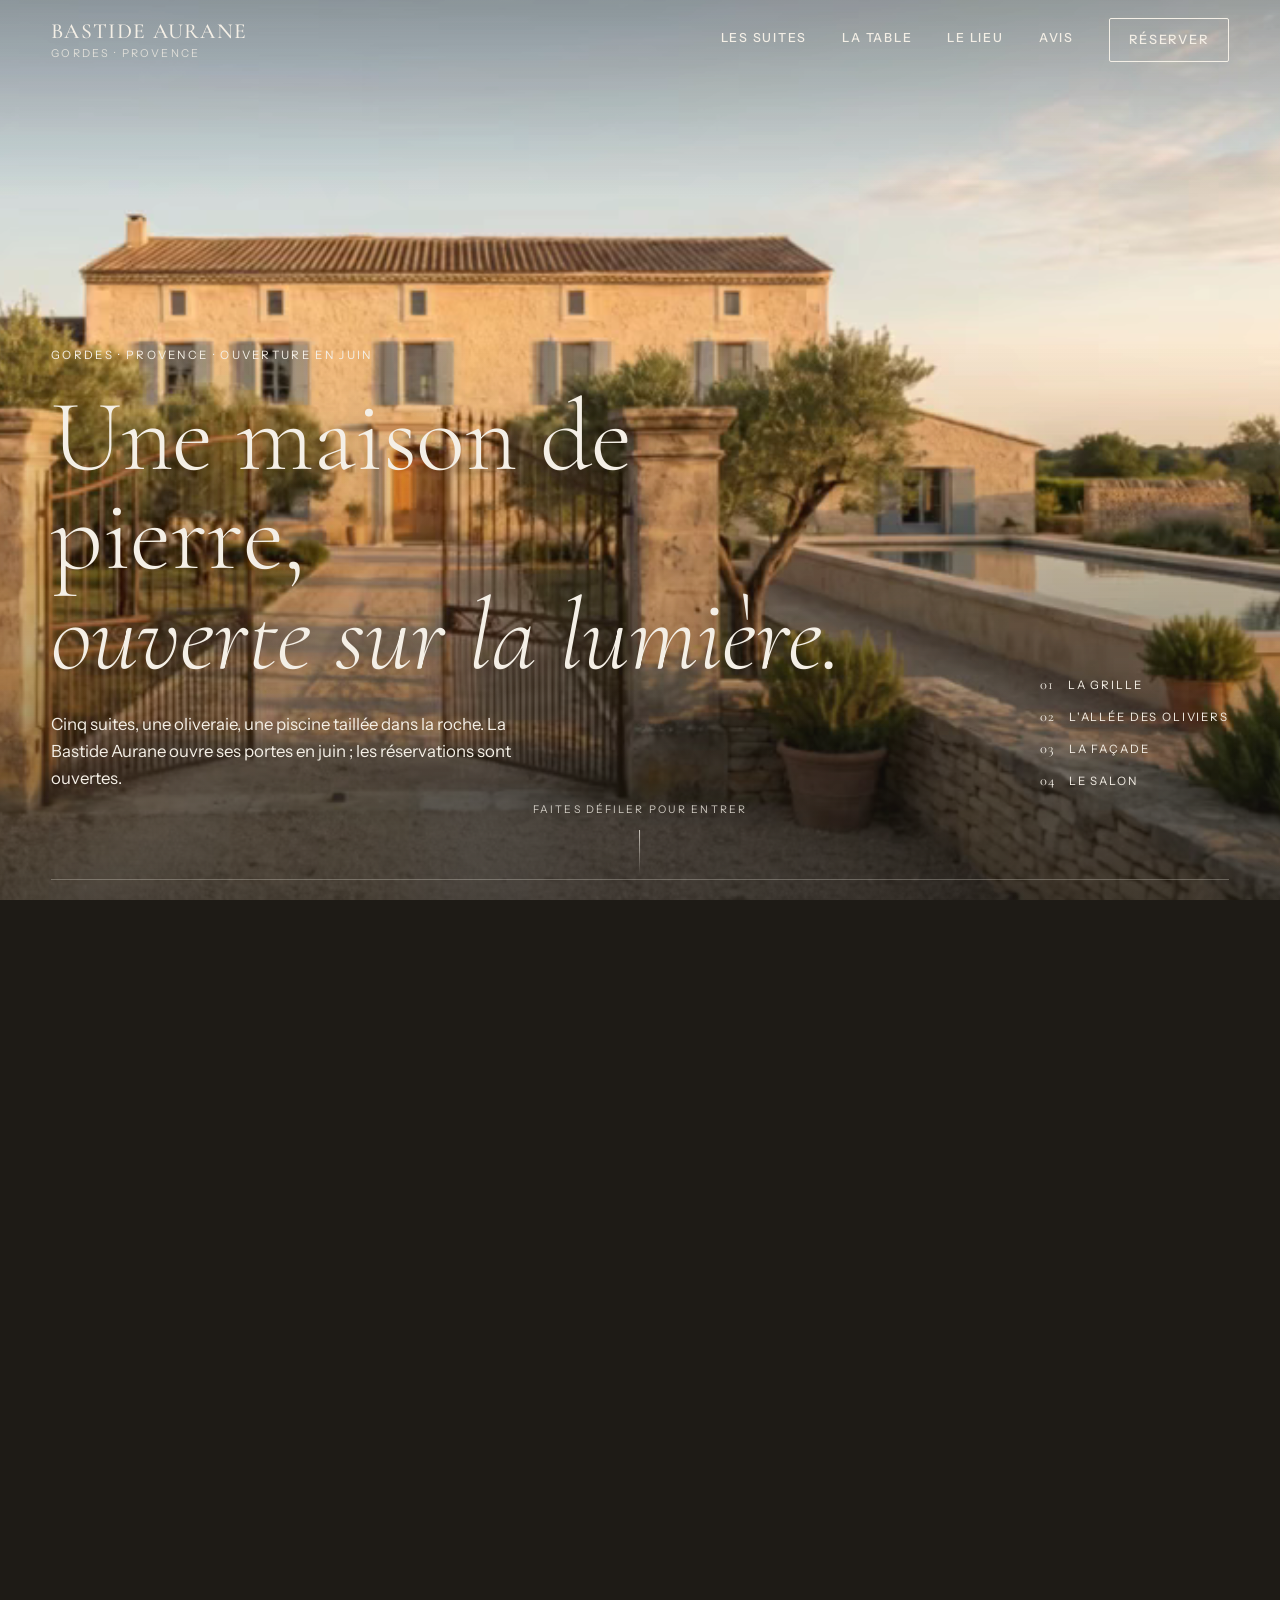
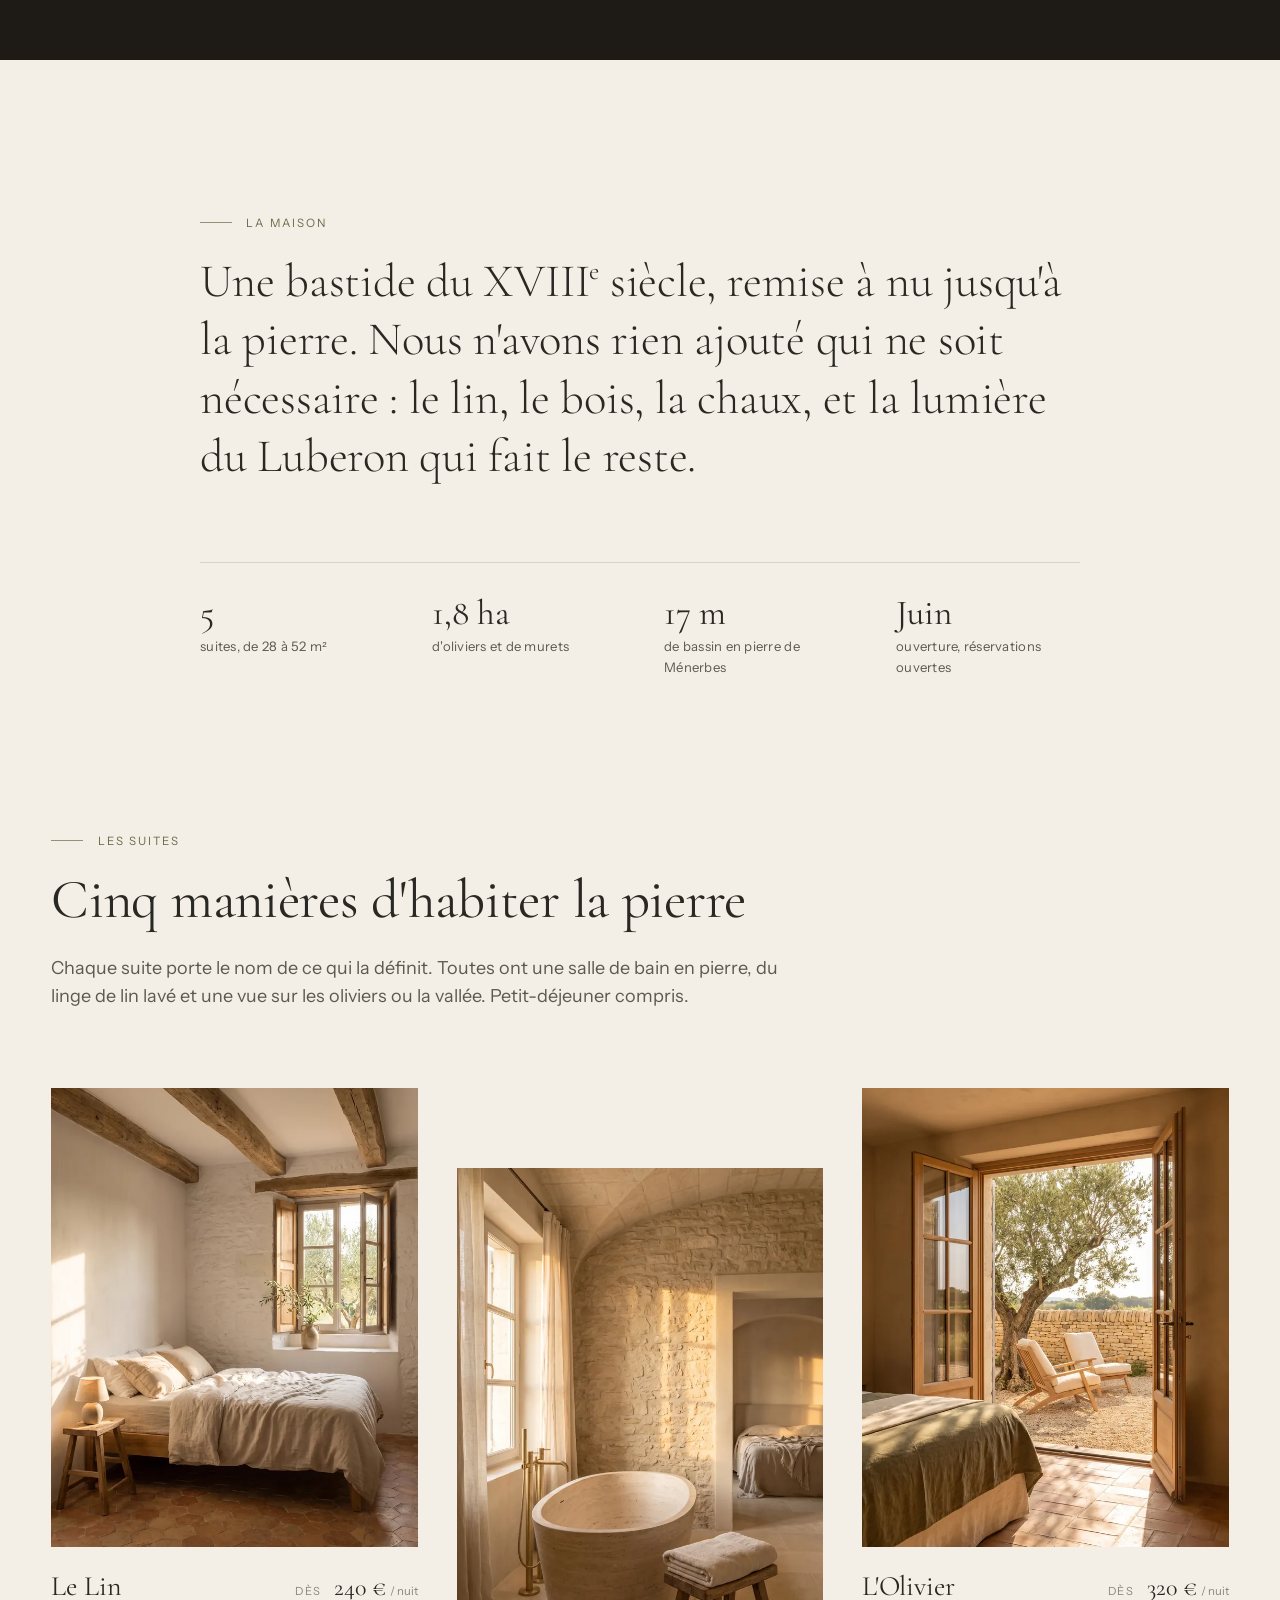
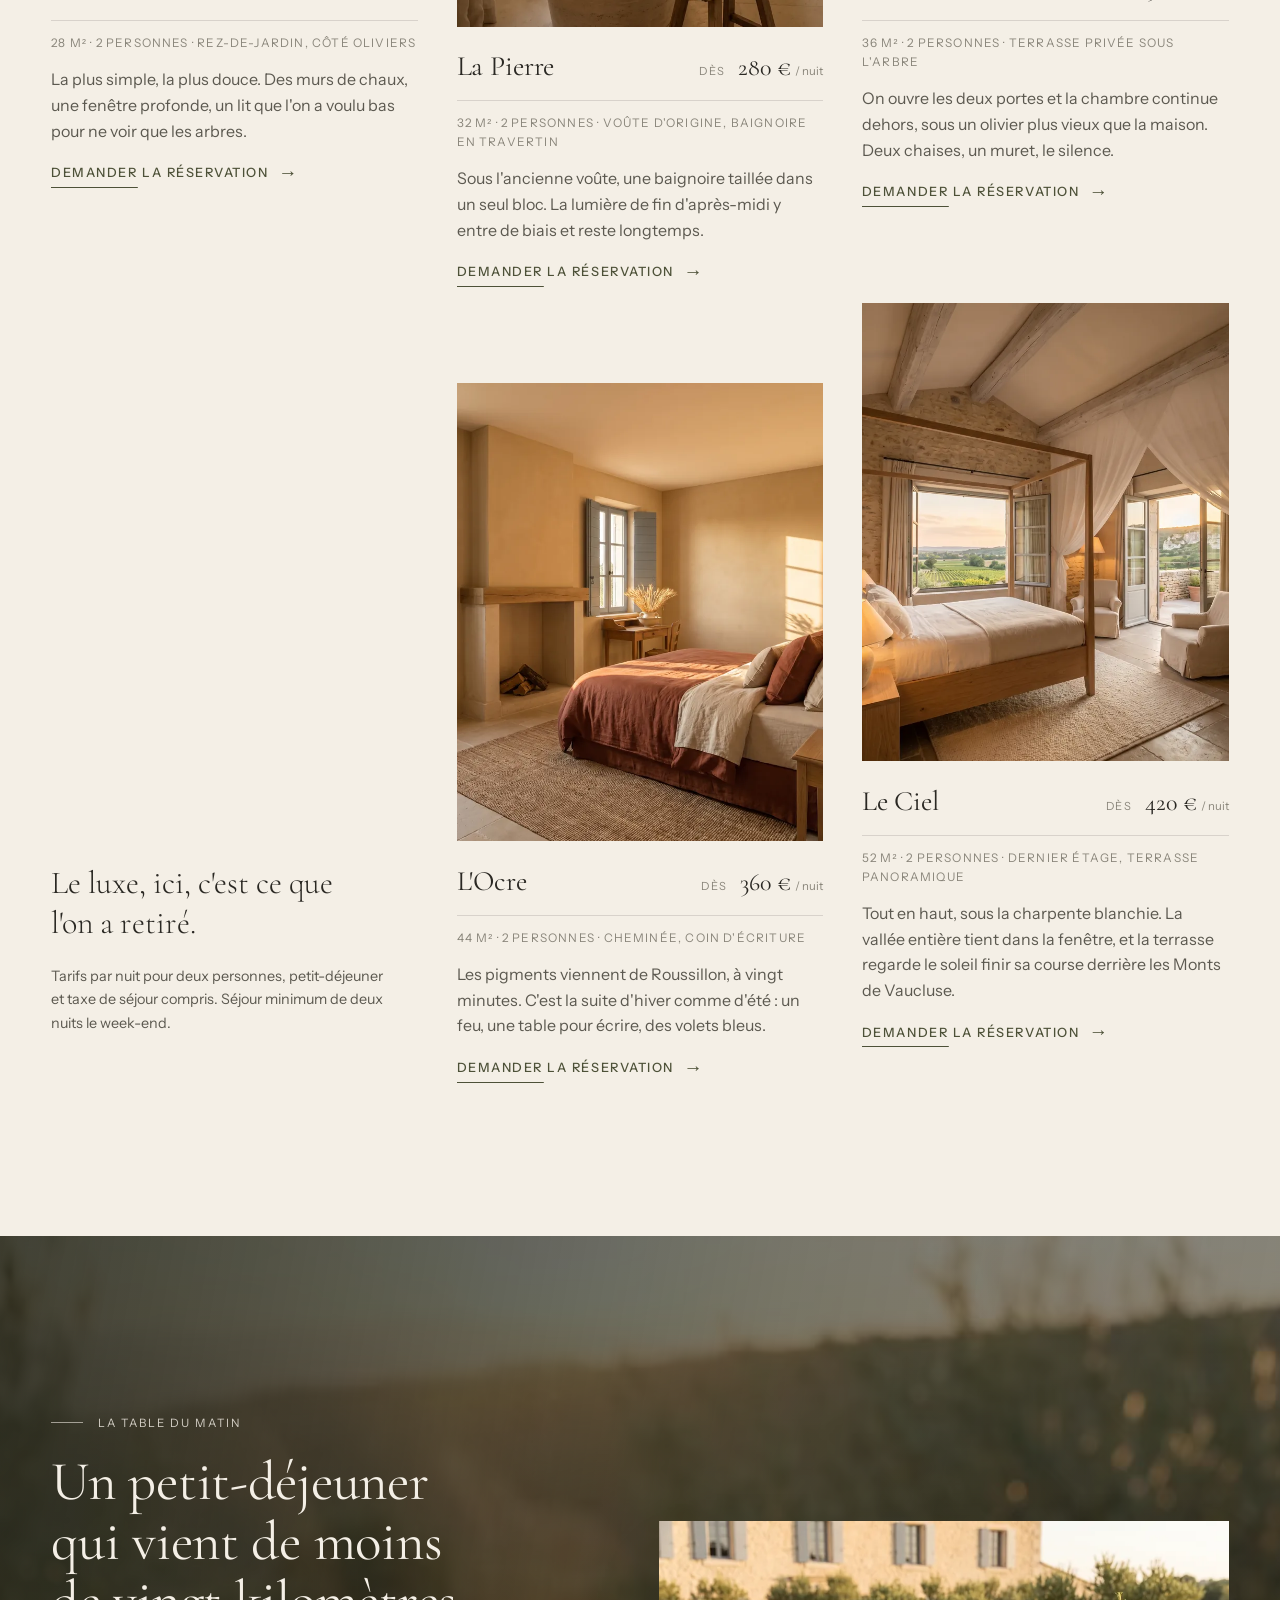
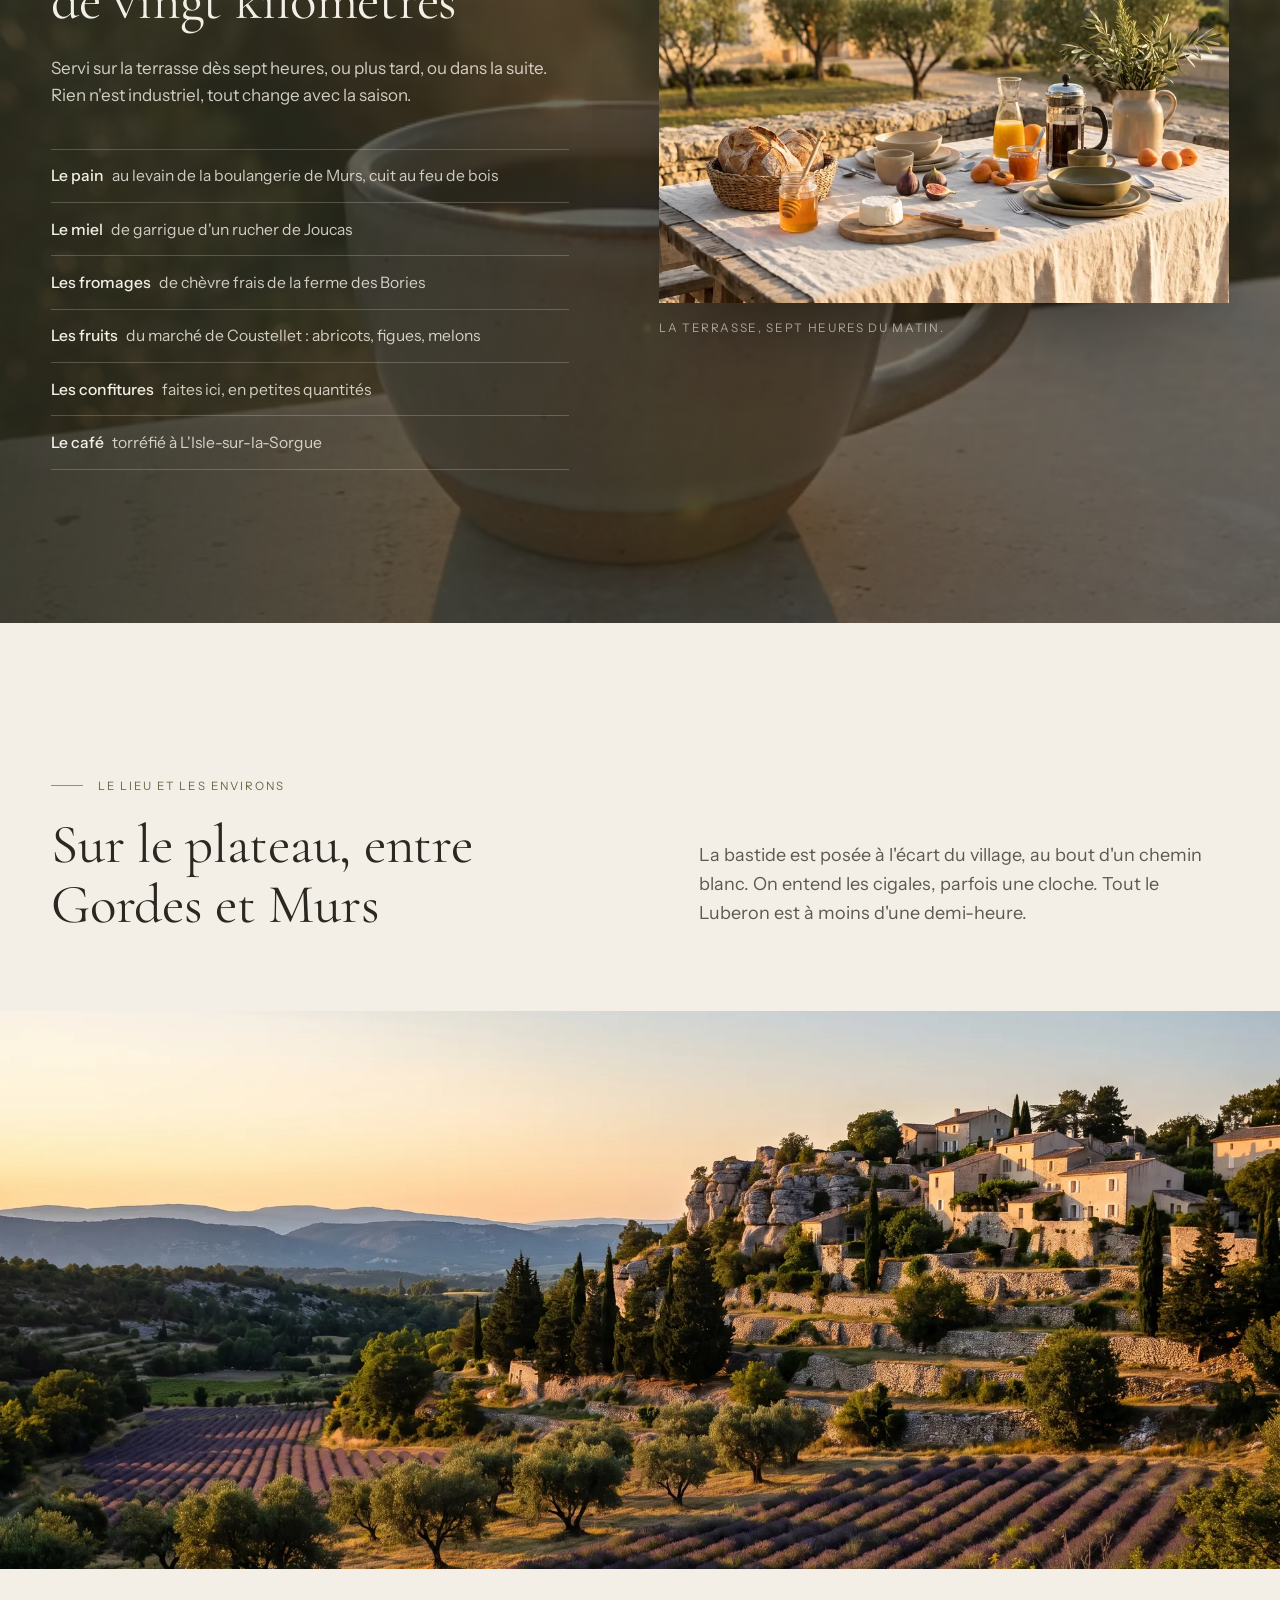
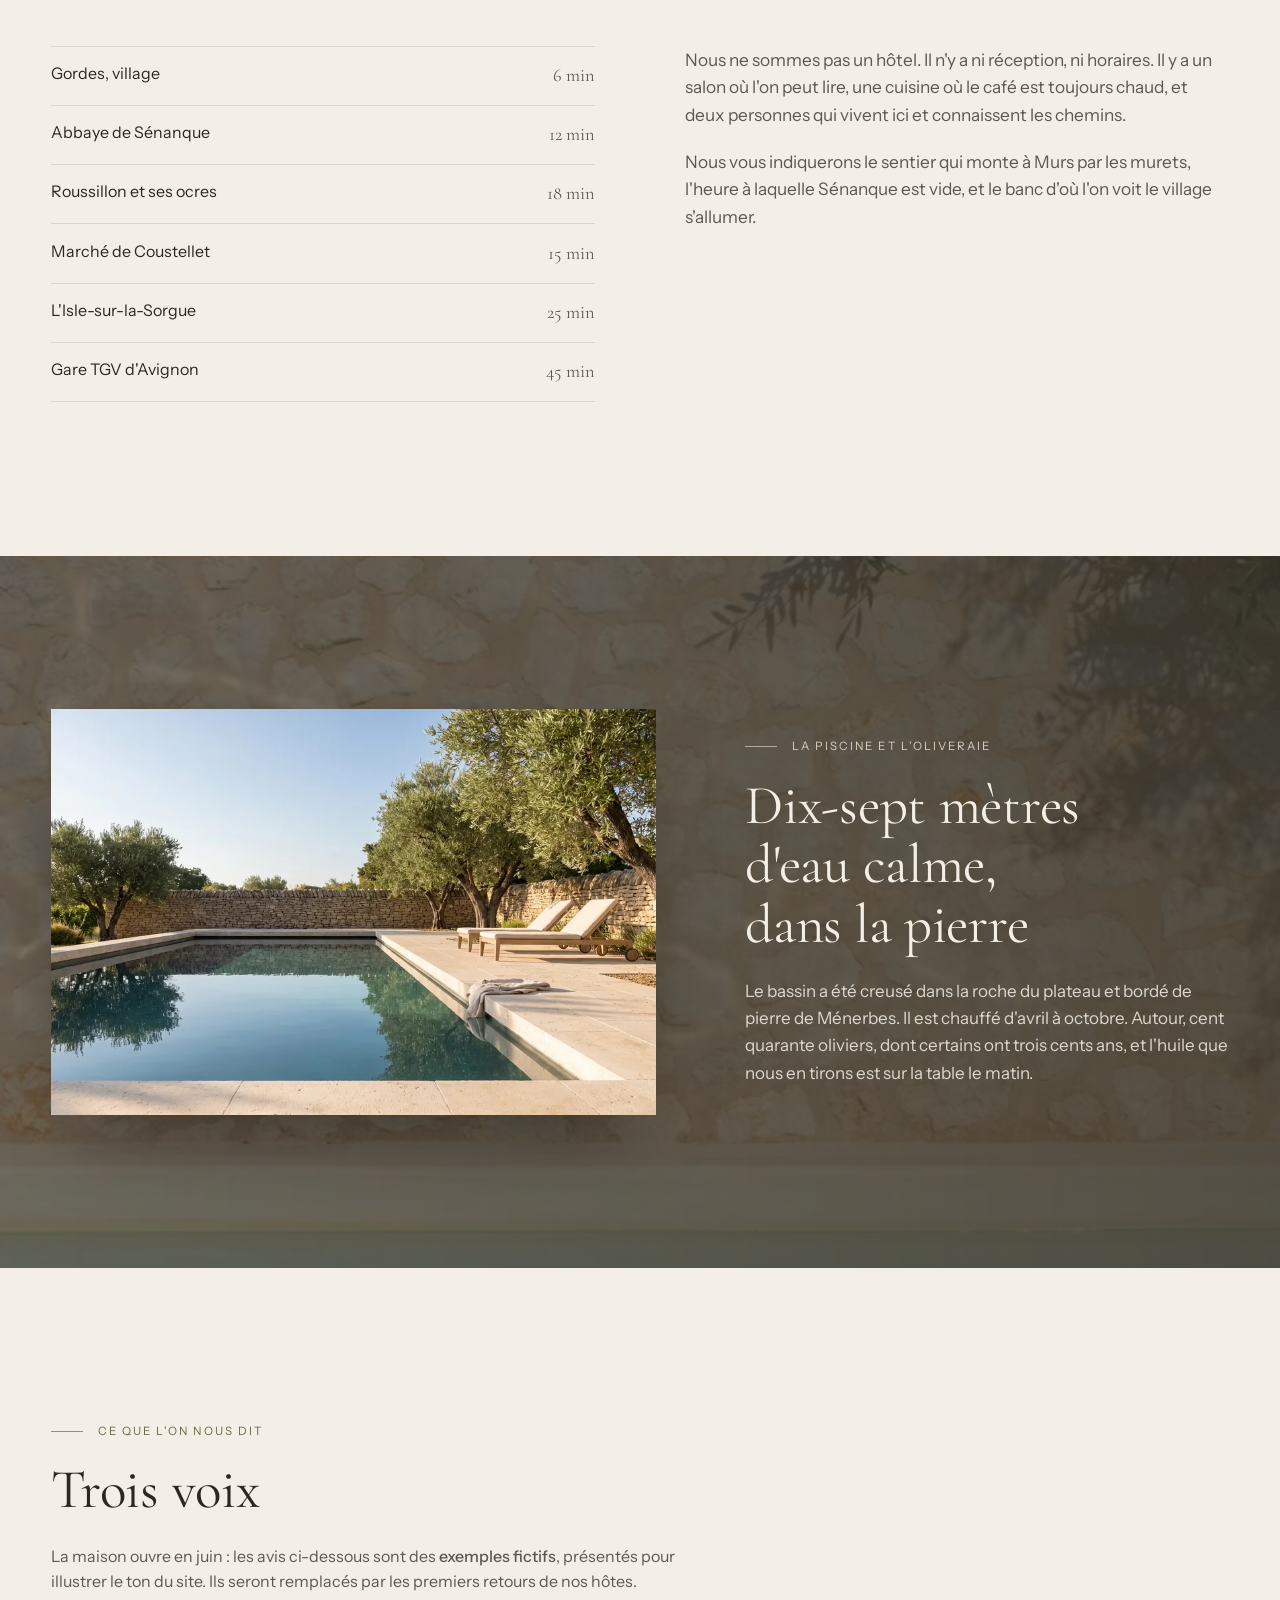
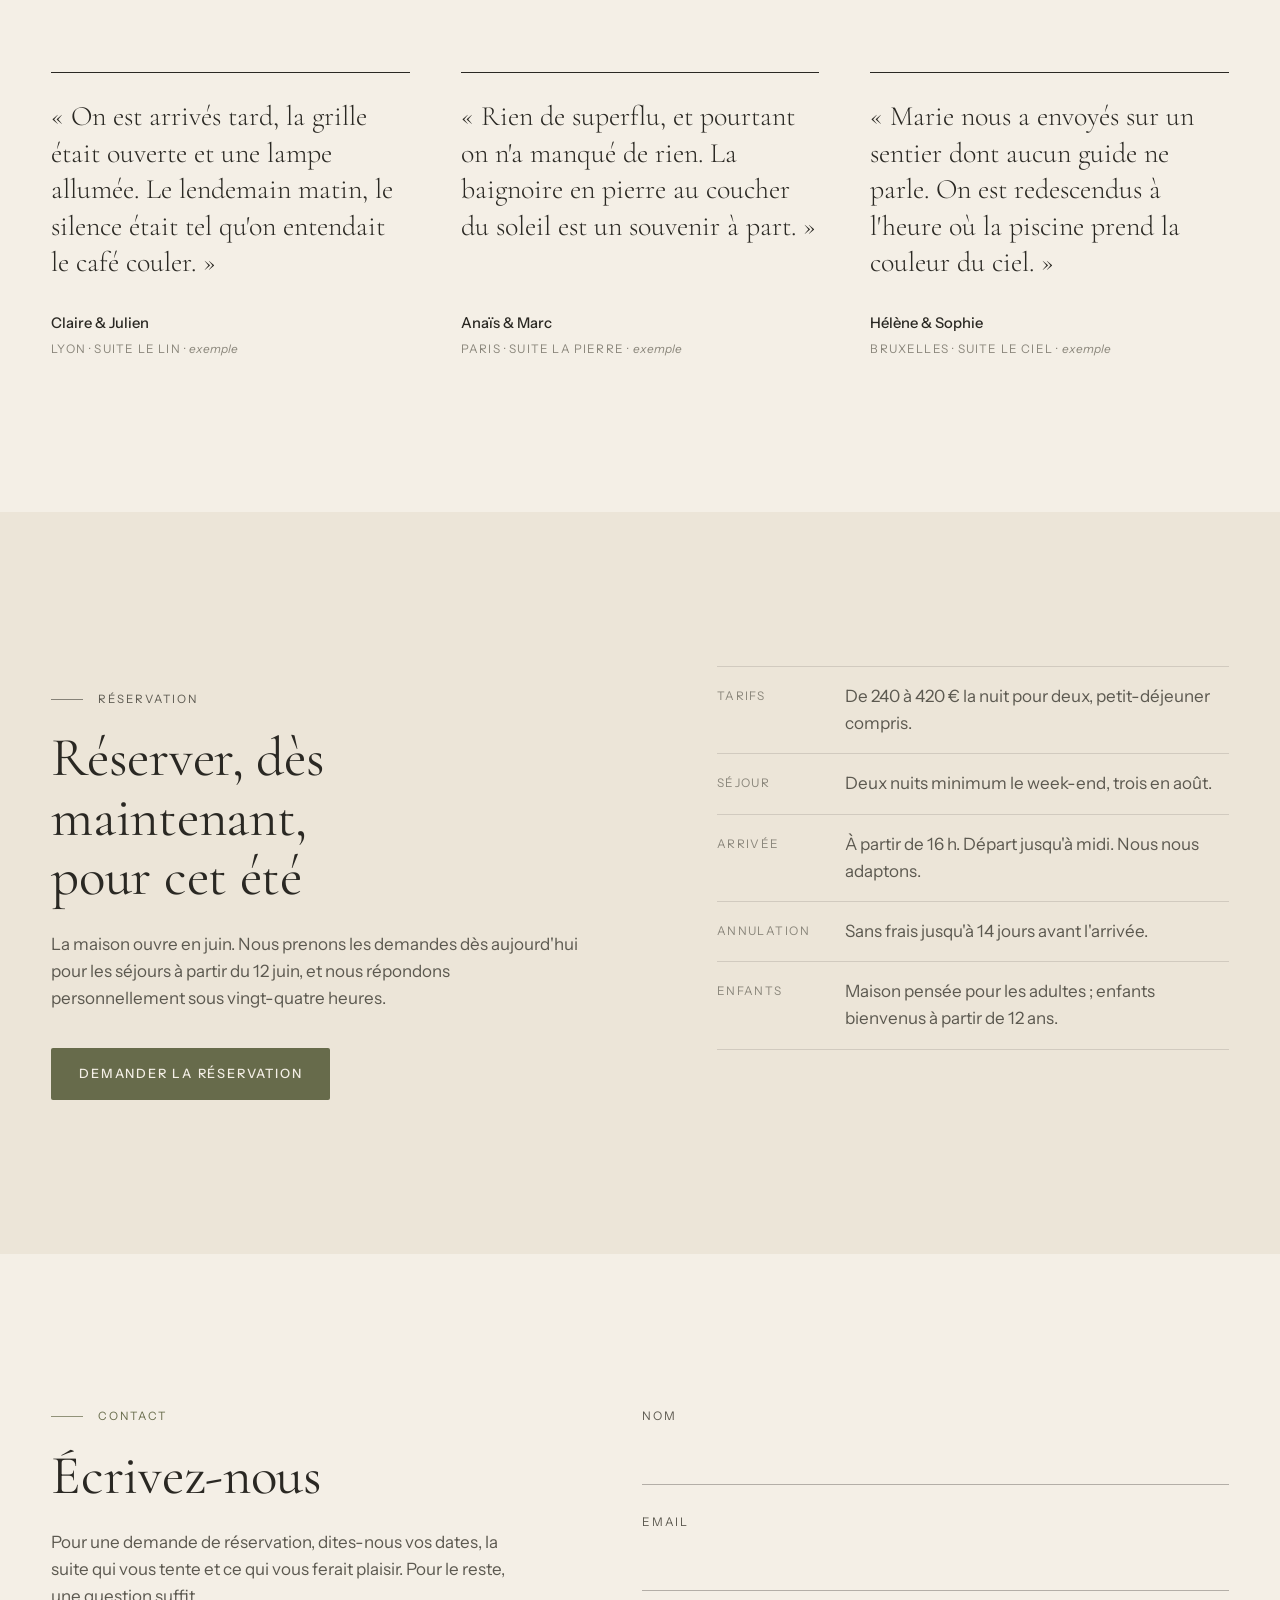
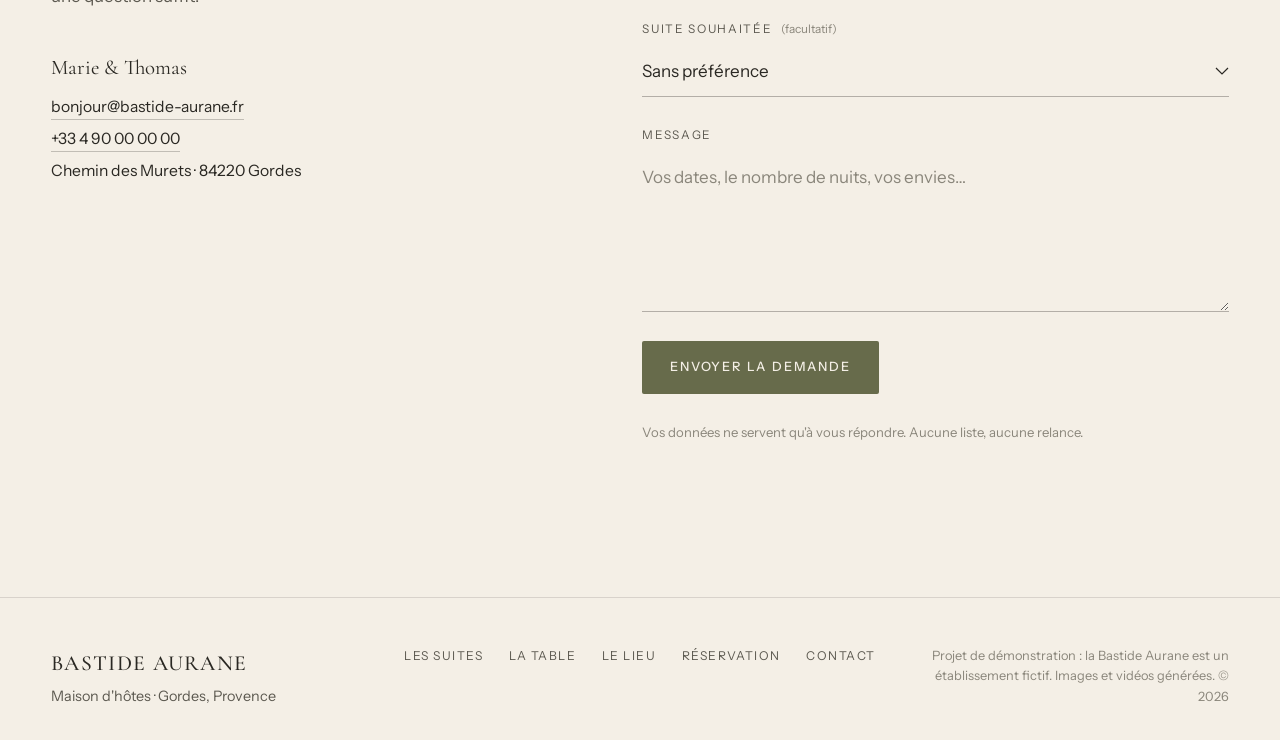
==== commit 45b51d7d: "feat: scroll-driven hero with WebM fallbacks, self-hosted fonts, ambient loops Co-Authored-By: Claud" ====
--- a/site/index.html
+++ b/site/index.html
@@ -96,8 +96,9 @@
           <source srcset="assets/img/facade-closed-720.webp 720w, assets/img/facade-closed-1280.webp 1280w, assets/img/facade-closed-1920.webp 1920w" sizes="100vw" type="image/webp">
           <img src="assets/img/facade-closed-1920.webp" alt="" width="1920" height="1080" fetchpriority="high" decoding="async">
         </picture>
-        <video class="hero__video" id="hero-video" muted playsinline preload="metadata" poster="assets/img/facade-closed-1280.webp" aria-label="Plan-séquence : la grille s'ouvre, l'allée d'oliviers, la façade, puis le salon.">
-          <source src="assets/video/arrivee.mp4" type="video/mp4">
+        <video class="hero__video" id="hero-video" muted playsinline preload="metadata" poster="assets/img/facade-closed-1280.webp" data-light-src="assets/video/arrivee-mobile.mp4" aria-label="Plan-séquence : la grille s'ouvre, l'allée d'oliviers, la façade, puis le salon.">
+          <source src="assets/video/arrivee.mp4" type="video/mp4; codecs=&quot;avc1.42E01E&quot;">
+          <source src="assets/video/arrivee.webm" type="video/webm; codecs=&quot;vp9&quot;">
         </video>
         <div class="hero__veil" aria-hidden="true"></div>
 
@@ -247,7 +248,8 @@
     <section class="table" id="table" aria-labelledby="table-title">
       <div class="table__bg" aria-hidden="true">
         <video class="ambient" muted loop playsinline autoplay preload="none" poster="assets/video/cafe-poster.webp" data-ambient>
-          <source src="assets/video/cafe.mp4" type="video/mp4">
+          <source src="assets/video/cafe.mp4" type="video/mp4; codecs=&quot;avc1.42E01E&quot;">
+          <source src="assets/video/cafe.webm" type="video/webm; codecs=&quot;vp9&quot;">
         </video>
       </div>
       <div class="wrap table__wrap">
@@ -305,7 +307,8 @@
       <div class="pool">
         <div class="pool__bg" aria-hidden="true">
           <video class="ambient" muted loop playsinline autoplay preload="none" poster="assets/video/piscine-poster.webp" data-ambient>
-            <source src="assets/video/piscine.mp4" type="video/mp4">
+            <source src="assets/video/piscine.mp4" type="video/mp4; codecs=&quot;avc1.42E01E&quot;">
+          <source src="assets/video/piscine.webm" type="video/webm; codecs=&quot;vp9&quot;">
           </video>
         </div>
         <div class="wrap pool__wrap">
--- a/site/css/fonts.css
+++ b/site/css/fonts.css
@@ -0,0 +1,64 @@
+@font-face {
+  font-family: 'Cormorant Garamond';
+  font-style: italic;
+  font-weight: 300;
+  font-display: swap;
+  src: url('../assets/fonts/cormorant-garamond-300-italic.woff2') format('woff2');
+  unicode-range: U+0000-00FF, U+0131, U+0152-0153, U+02BB-02BC, U+02C6, U+02DA, U+02DC, U+0304, U+0308, U+0329, U+2000-206F, U+20AC, U+2122, U+2191, U+2193, U+2212, U+2215, U+FEFF, U+FFFD;
+}
+@font-face {
+  font-family: 'Cormorant Garamond';
+  font-style: italic;
+  font-weight: 400;
+  font-display: swap;
+  src: url('../assets/fonts/cormorant-garamond-400-italic.woff2') format('woff2');
+  unicode-range: U+0000-00FF, U+0131, U+0152-0153, U+02BB-02BC, U+02C6, U+02DA, U+02DC, U+0304, U+0308, U+0329, U+2000-206F, U+20AC, U+2122, U+2191, U+2193, U+2212, U+2215, U+FEFF, U+FFFD;
+}
+@font-face {
+  font-family: 'Cormorant Garamond';
+  font-style: normal;
+  font-weight: 300;
+  font-display: swap;
+  src: url('../assets/fonts/cormorant-garamond-300.woff2') format('woff2');
+  unicode-range: U+0000-00FF, U+0131, U+0152-0153, U+02BB-02BC, U+02C6, U+02DA, U+02DC, U+0304, U+0308, U+0329, U+2000-206F, U+20AC, U+2122, U+2191, U+2193, U+2212, U+2215, U+FEFF, U+FFFD;
+}
+@font-face {
+  font-family: 'Cormorant Garamond';
+  font-style: normal;
+  font-weight: 400;
+  font-display: swap;
+  src: url('../assets/fonts/cormorant-garamond-400.woff2') format('woff2');
+  unicode-range: U+0000-00FF, U+0131, U+0152-0153, U+02BB-02BC, U+02C6, U+02DA, U+02DC, U+0304, U+0308, U+0329, U+2000-206F, U+20AC, U+2122, U+2191, U+2193, U+2212, U+2215, U+FEFF, U+FFFD;
+}
+@font-face {
+  font-family: 'Cormorant Garamond';
+  font-style: normal;
+  font-weight: 500;
+  font-display: swap;
+  src: url('../assets/fonts/cormorant-garamond-500.woff2') format('woff2');
+  unicode-range: U+0000-00FF, U+0131, U+0152-0153, U+02BB-02BC, U+02C6, U+02DA, U+02DC, U+0304, U+0308, U+0329, U+2000-206F, U+20AC, U+2122, U+2191, U+2193, U+2212, U+2215, U+FEFF, U+FFFD;
+}
+@font-face {
+  font-family: 'Instrument Sans';
+  font-style: italic;
+  font-weight: 400;
+  font-display: swap;
+  src: url('../assets/fonts/instrument-sans-400-italic.woff2') format('woff2');
+  unicode-range: U+0000-00FF, U+0131, U+0152-0153, U+02BB-02BC, U+02C6, U+02DA, U+02DC, U+0304, U+0308, U+0329, U+2000-206F, U+20AC, U+2122, U+2191, U+2193, U+2212, U+2215, U+FEFF, U+FFFD;
+}
+@font-face {
+  font-family: 'Instrument Sans';
+  font-style: normal;
+  font-weight: 400;
+  font-display: swap;
+  src: url('../assets/fonts/instrument-sans-400.woff2') format('woff2');
+  unicode-range: U+0000-00FF, U+0131, U+0152-0153, U+02BB-02BC, U+02C6, U+02DA, U+02DC, U+0304, U+0308, U+0329, U+2000-206F, U+20AC, U+2122, U+2191, U+2193, U+2212, U+2215, U+FEFF, U+FFFD;
+}
+@font-face {
+  font-family: 'Instrument Sans';
+  font-style: normal;
+  font-weight: 500;
+  font-display: swap;
+  src: url('../assets/fonts/instrument-sans-500.woff2') format('woff2');
+  unicode-range: U+0000-00FF, U+0131, U+0152-0153, U+02BB-02BC, U+02C6, U+02DA, U+02DC, U+0304, U+0308, U+0329, U+2000-206F, U+20AC, U+2122, U+2191, U+2193, U+2212, U+2215, U+FEFF, U+FFFD;
+}
--- a/site/css/styles.css
+++ b/site/css/styles.css
@@ -227,7 +227,7 @@
 .hero__hint {
   display: none;
   position: absolute; left: 50%; bottom: 1.6rem; transform: translateX(-50%);
-  display: flex; flex-direction: column; align-items: center; gap: .7rem;
+  flex-direction: column; align-items: center; gap: .7rem;
   font-size: .66rem; letter-spacing: .2em; text-transform: uppercase; opacity: .8;
   transition: opacity .6s;
 }
@@ -247,8 +247,8 @@
   .hero.is-scrub .hero__steps, .hero.is-scrub .hero__progress { display: flex; }
   .hero.is-scrub .hero__progress { display: block; }
   .hero.is-scrub .hero__hint { display: flex; }
-  .hero.is-scrub .hero__content { transition: opacity .5s, transform .8s var(--ease-out); }
-  .hero.is-scrub.is-inside .hero__content { opacity: 0; transform: translateY(-12px); pointer-events: none; }
+  .hero.is-scrub .hero__content { transition: opacity .7s var(--ease-soft), transform 1s var(--ease-out); }
+  .hero.is-scrub.is-entering .hero__content { opacity: 0; transform: translateY(-16px); pointer-events: none; }
   .hero.is-scrub .hero__end {
     position: absolute; left: var(--gutter); right: var(--gutter); bottom: clamp(5rem, 12vh, 8rem);
     opacity: 0; transform: translateY(14px); transition: opacity .7s var(--ease-soft), transform .9s var(--ease-out);
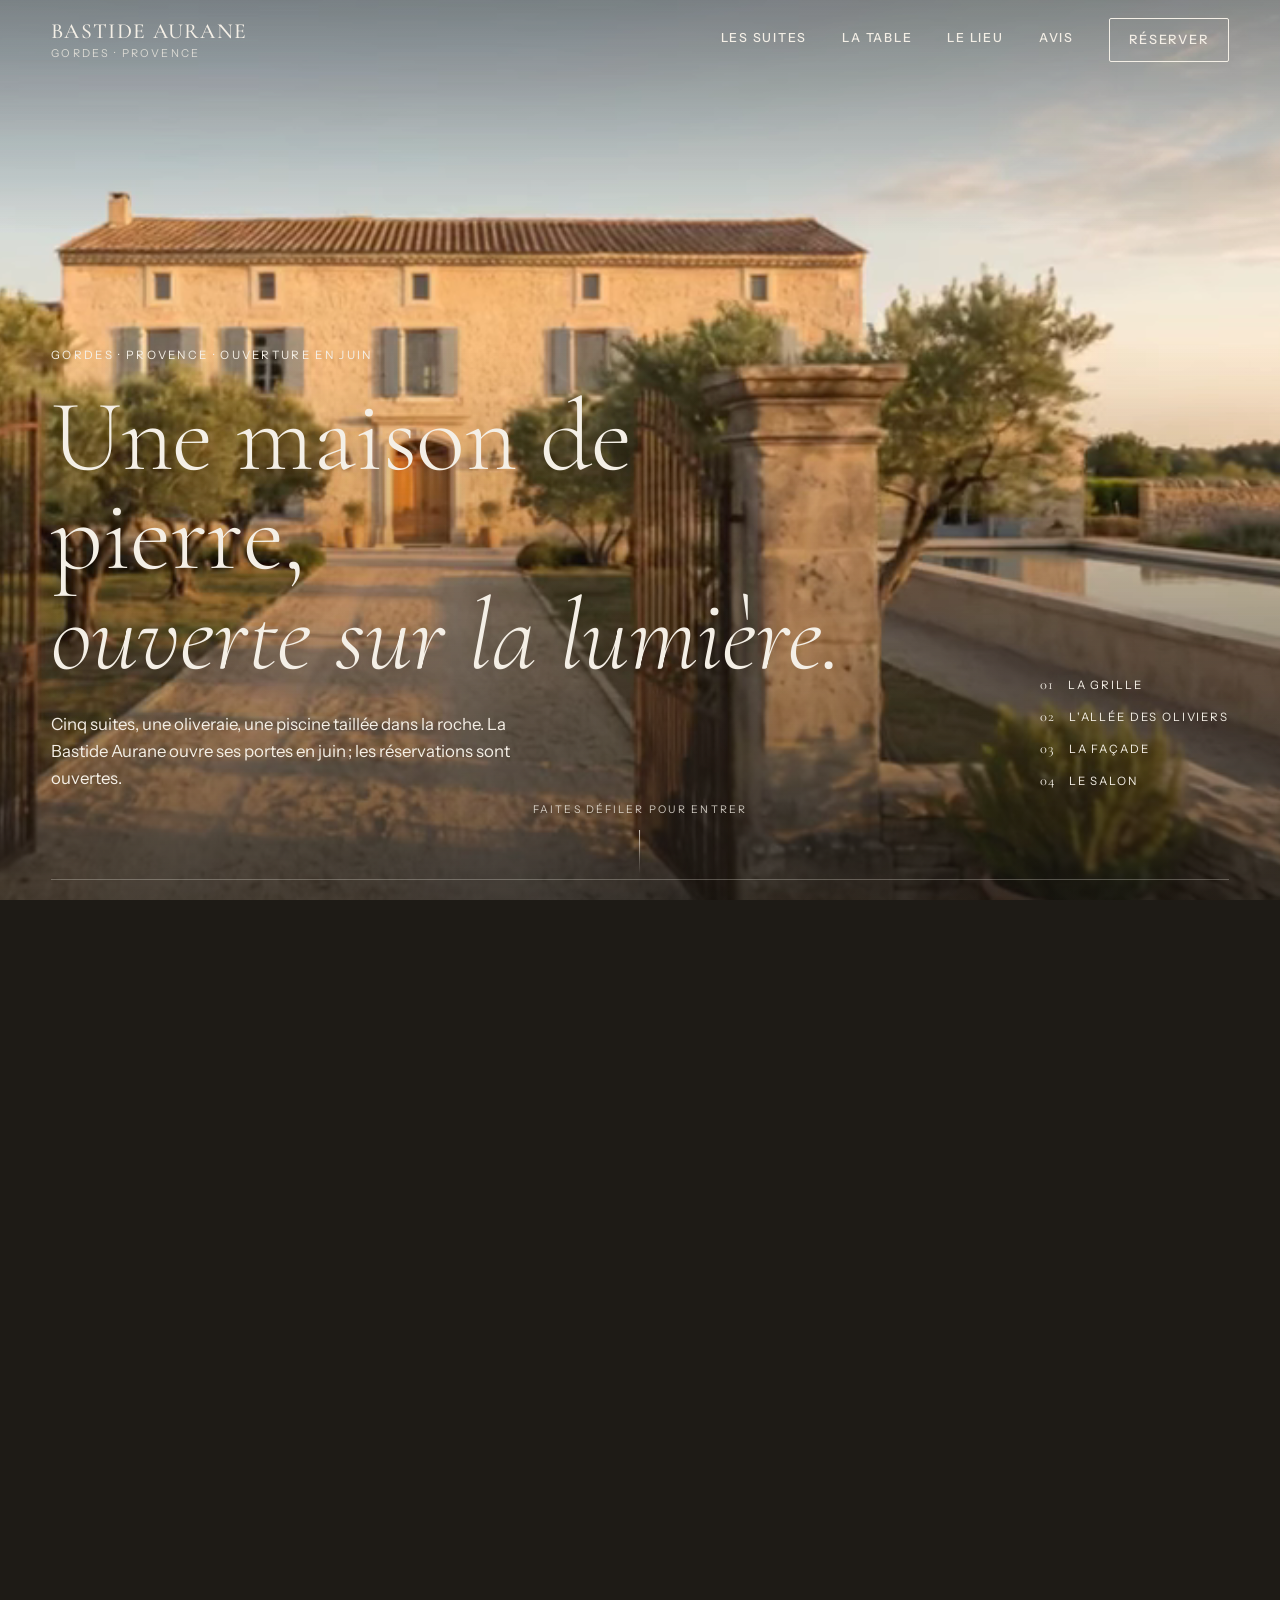
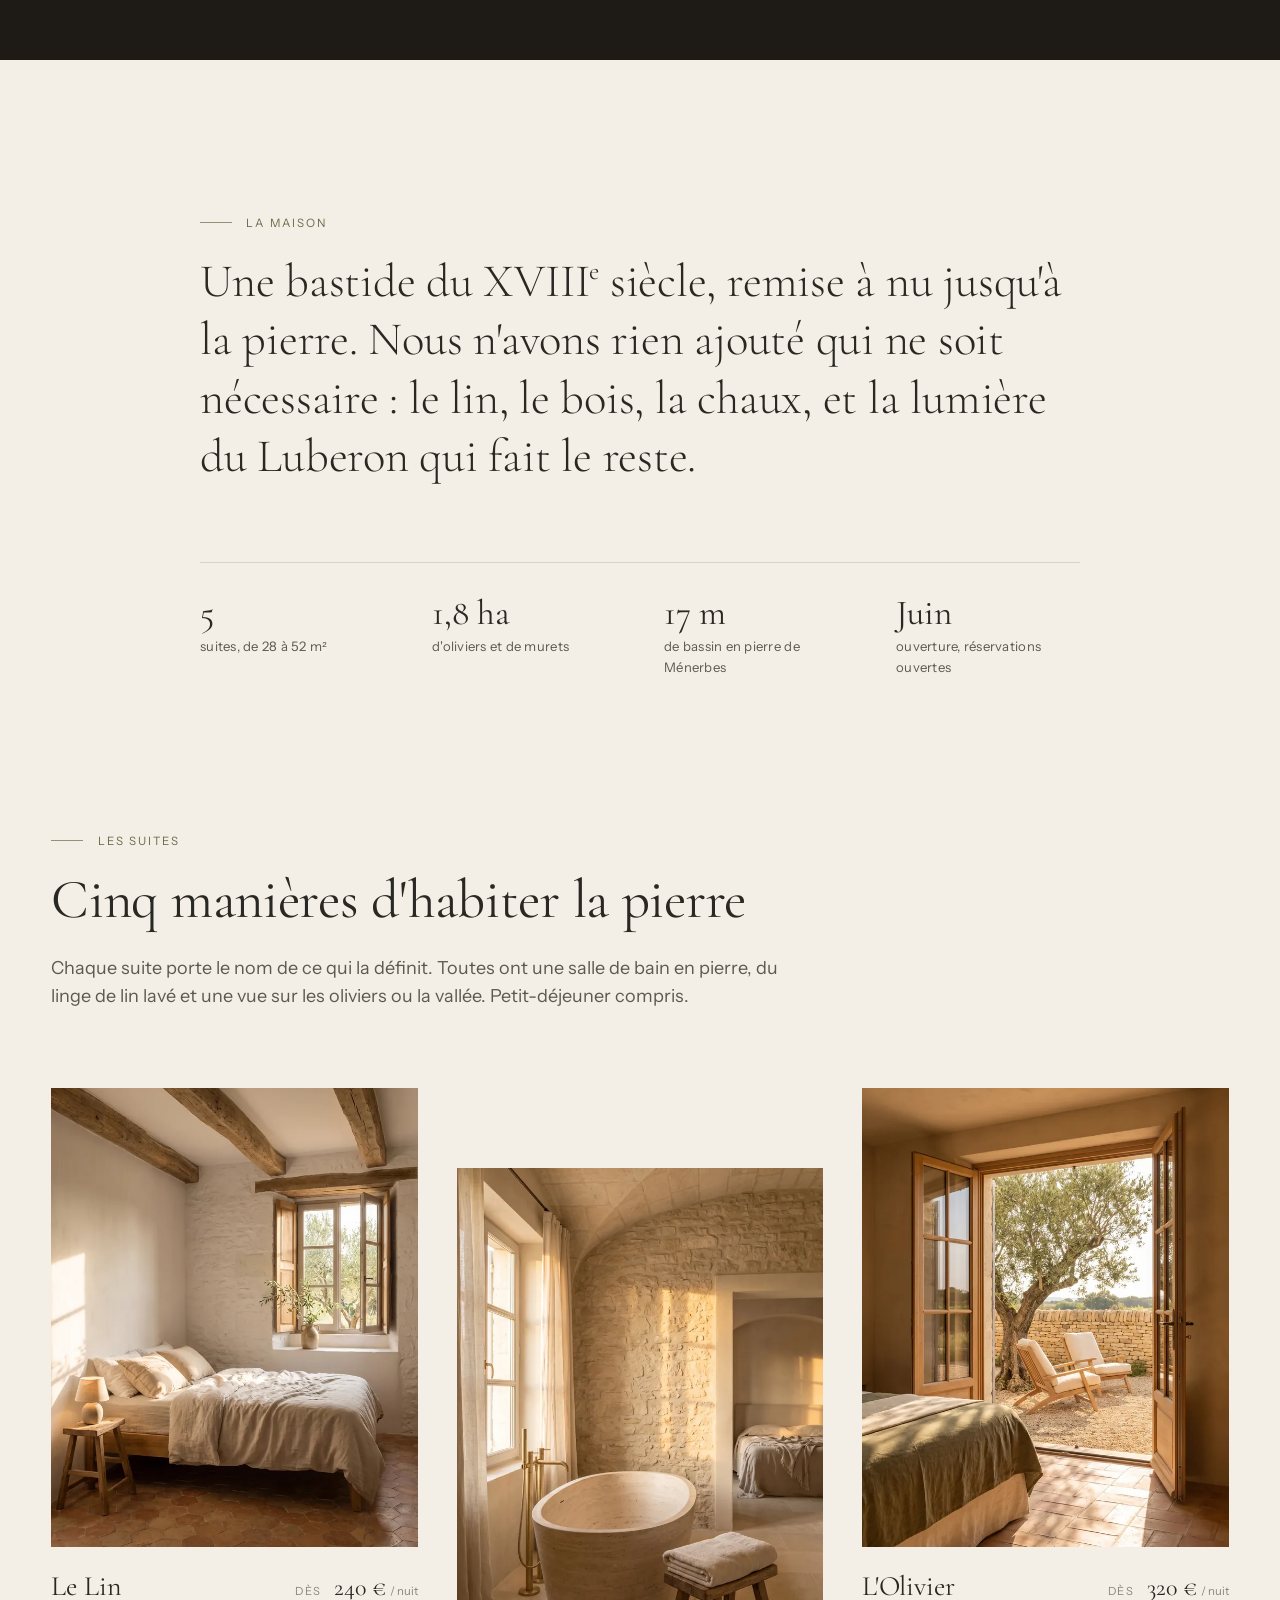
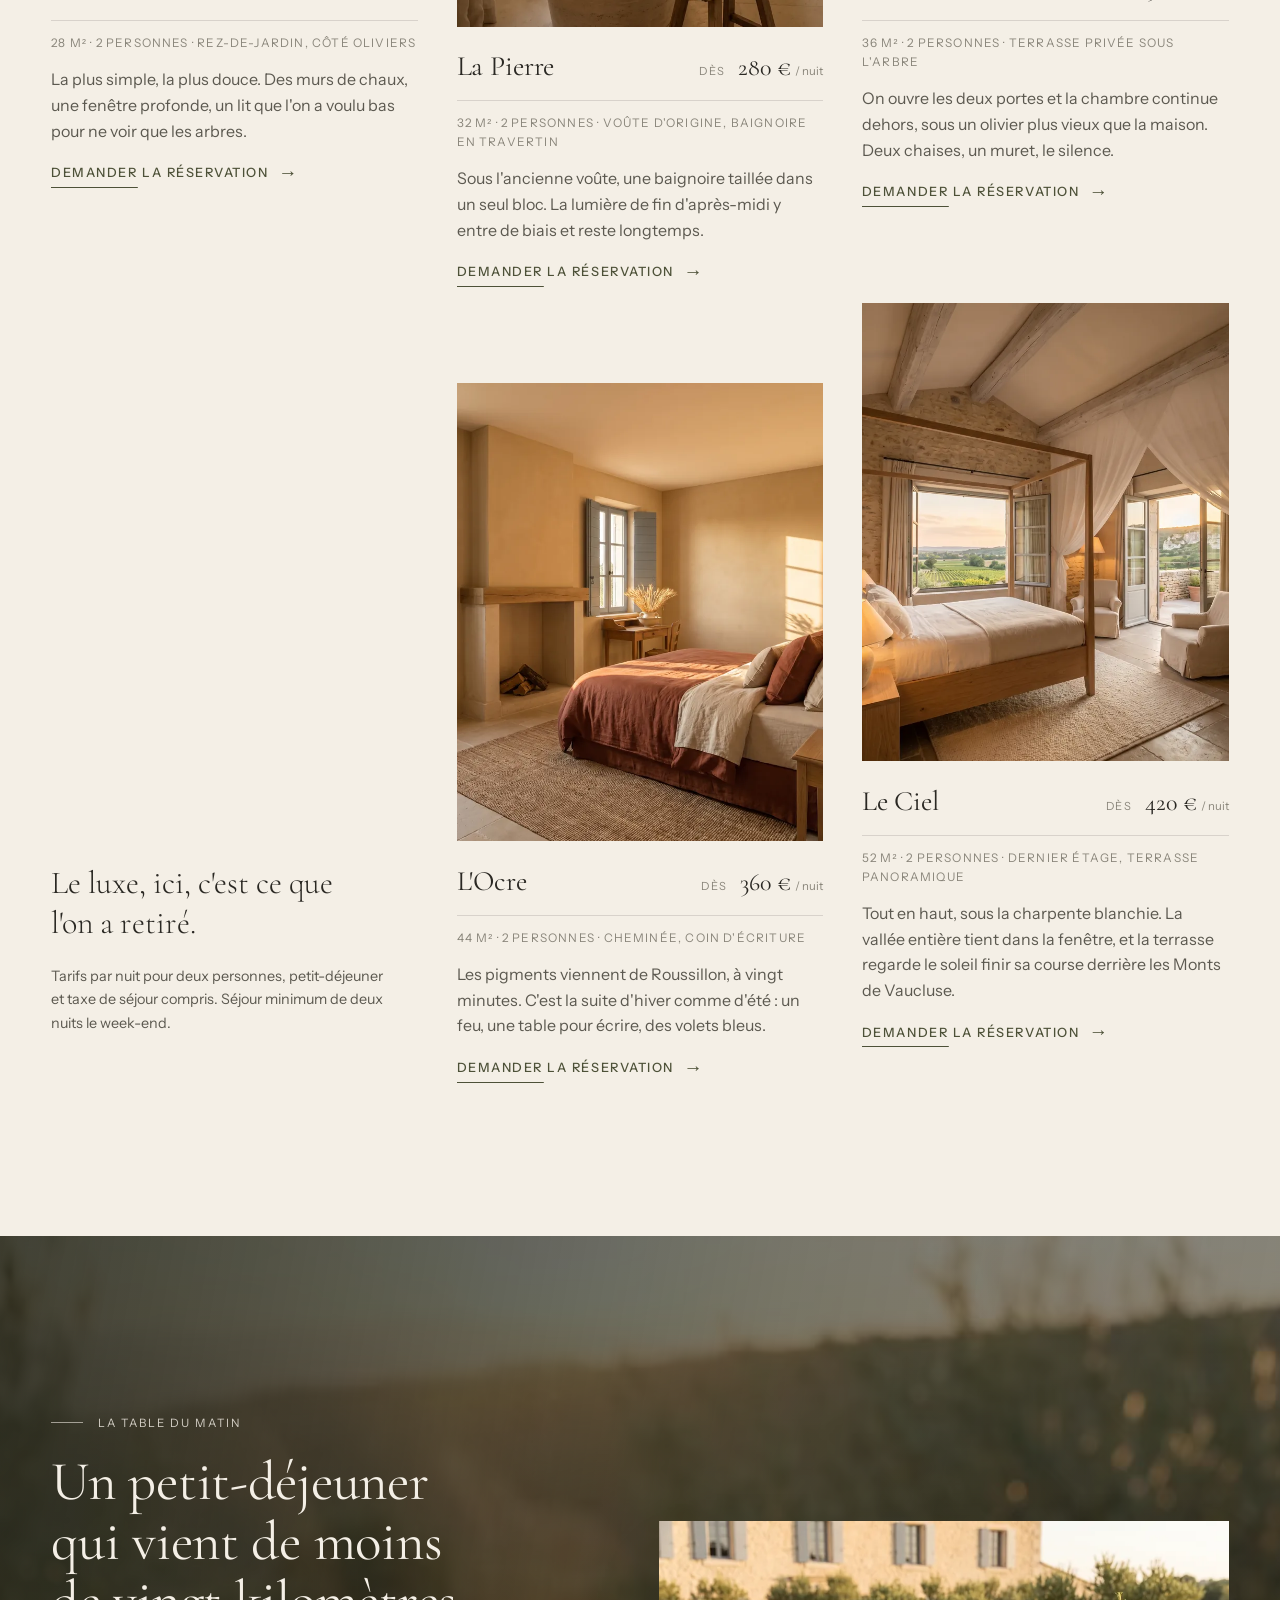
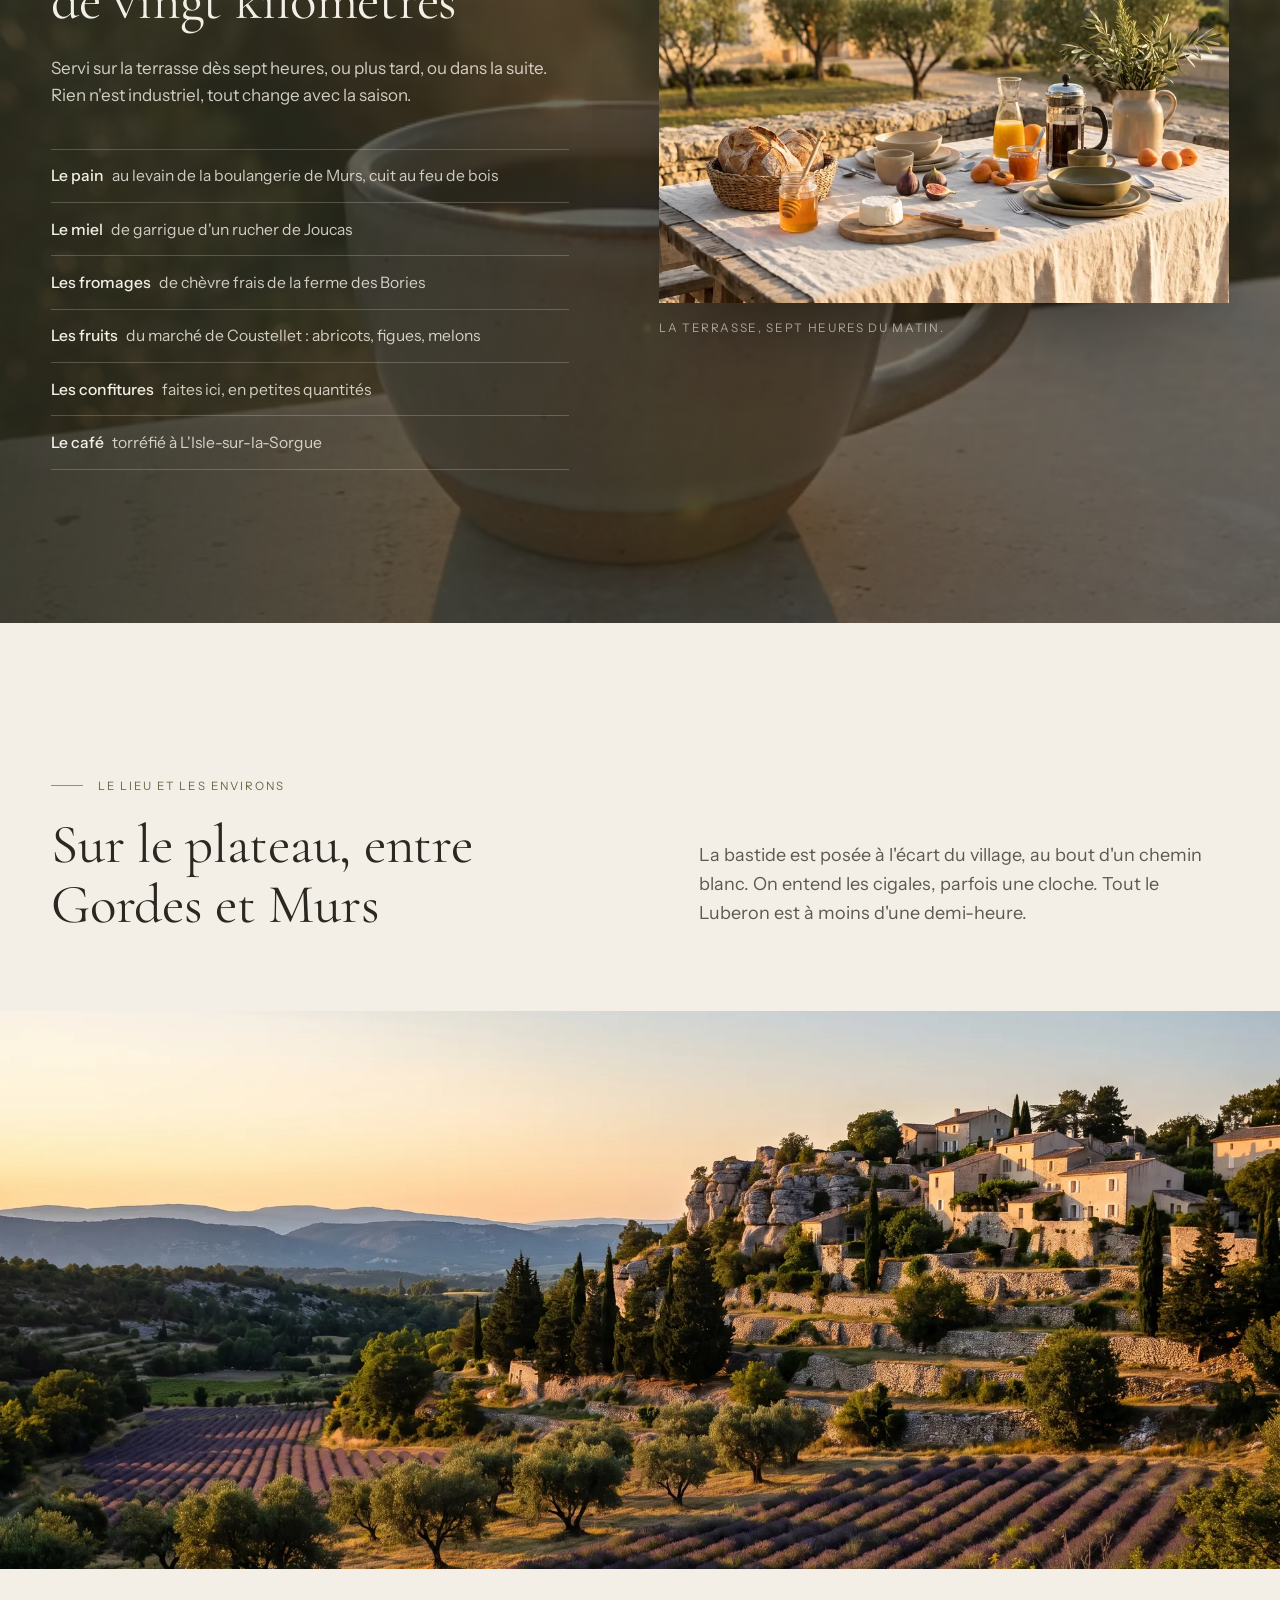
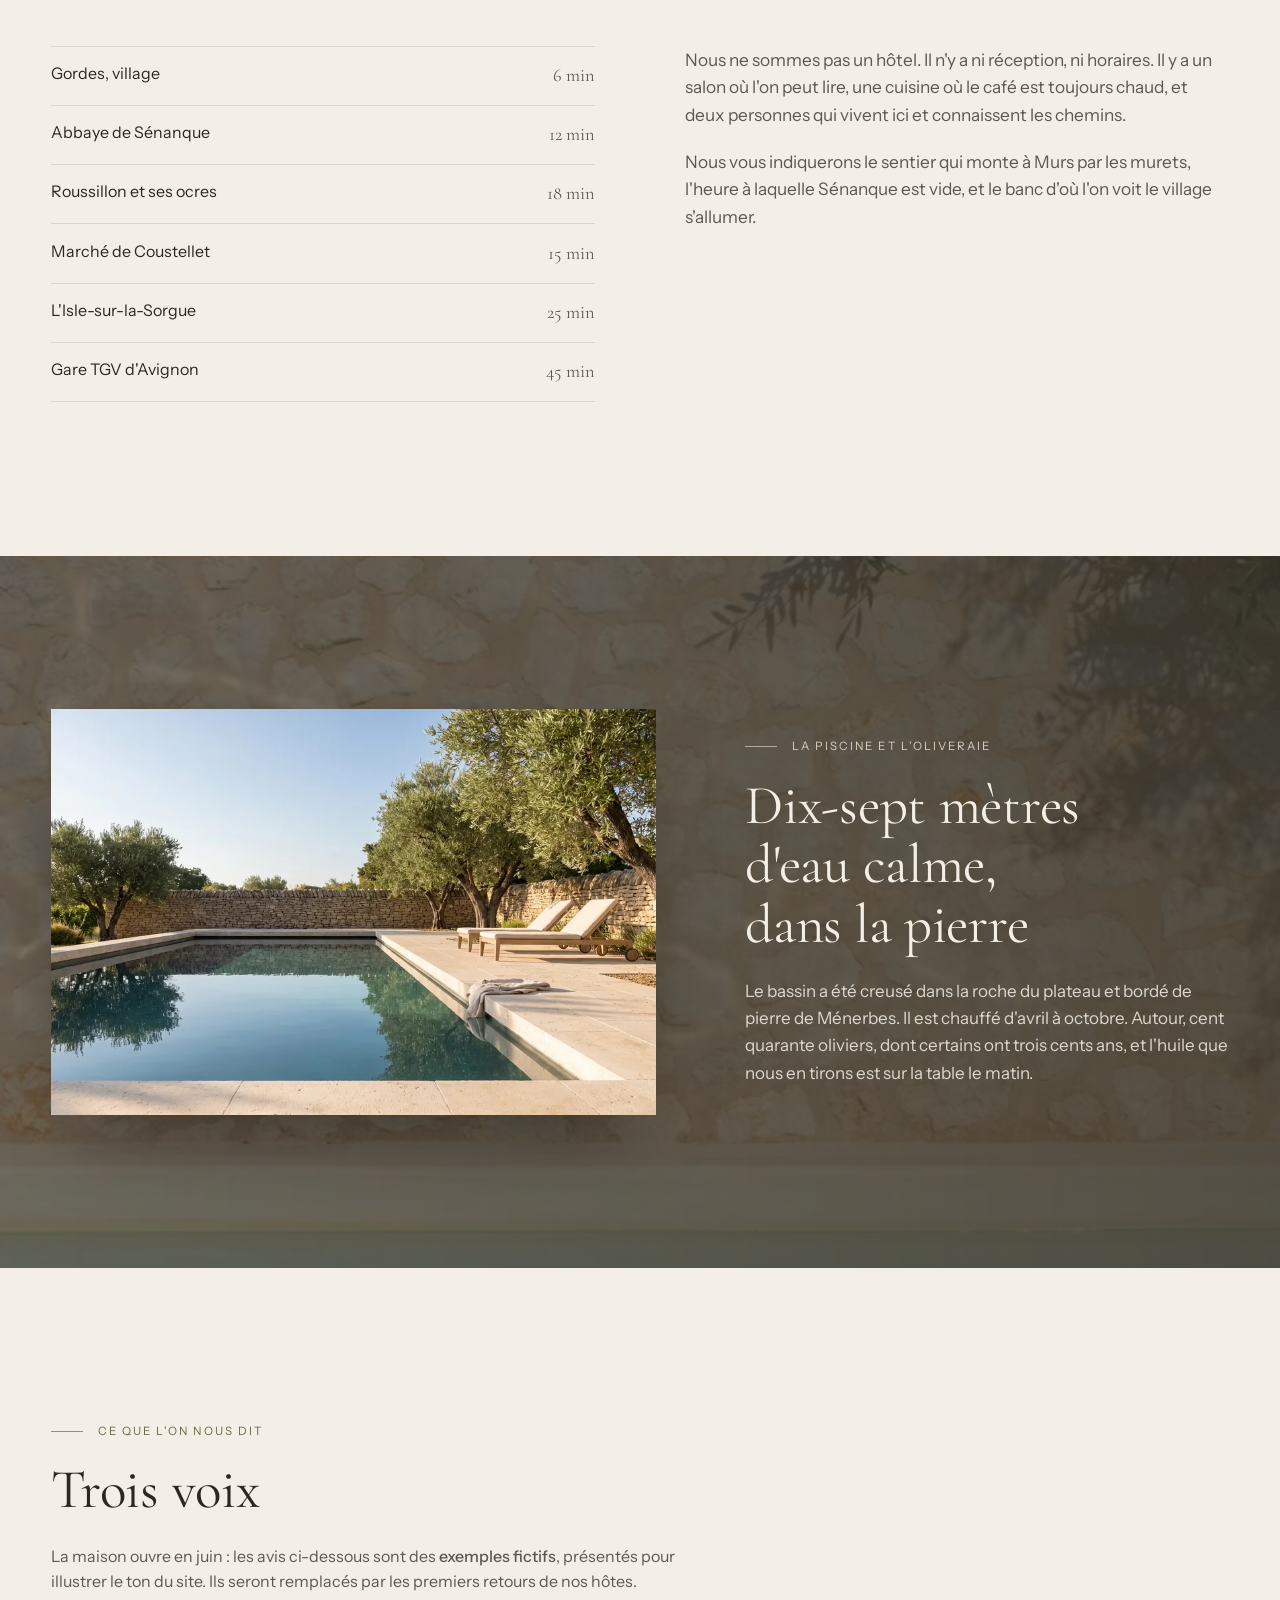
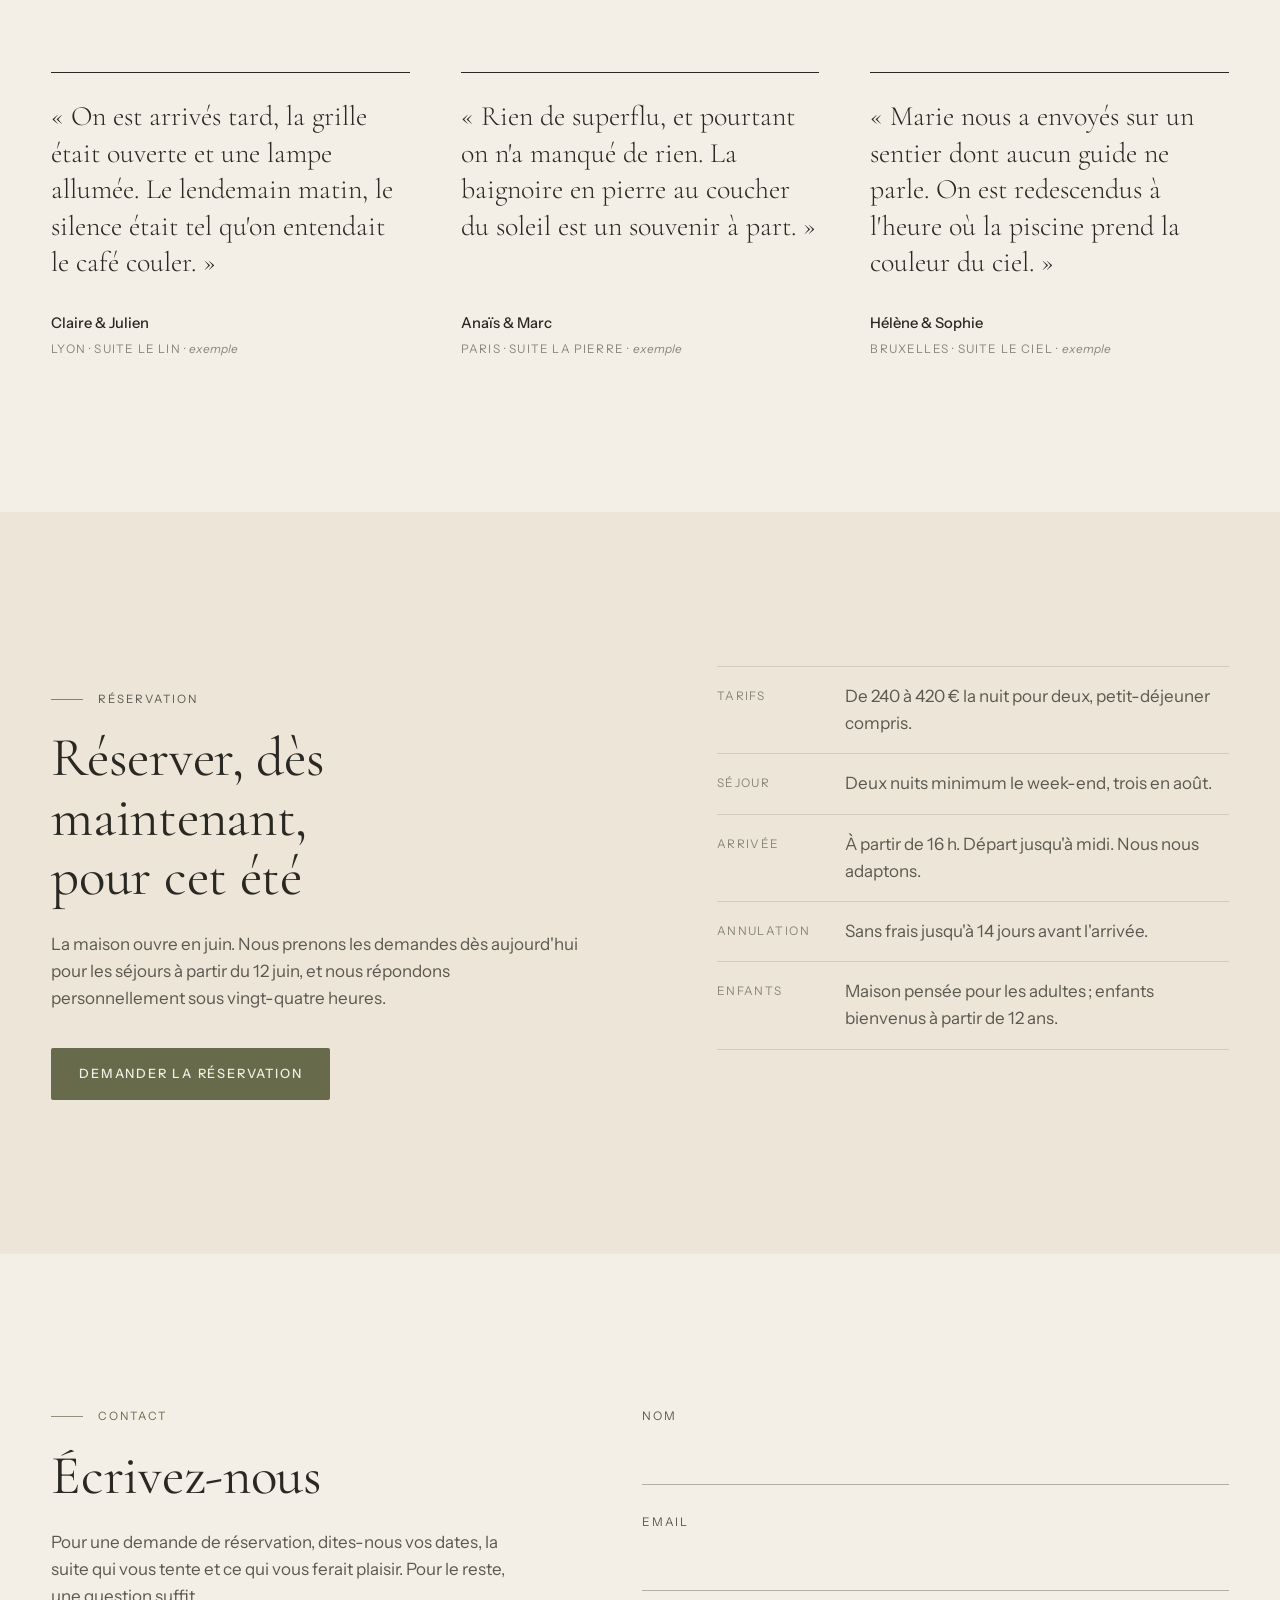
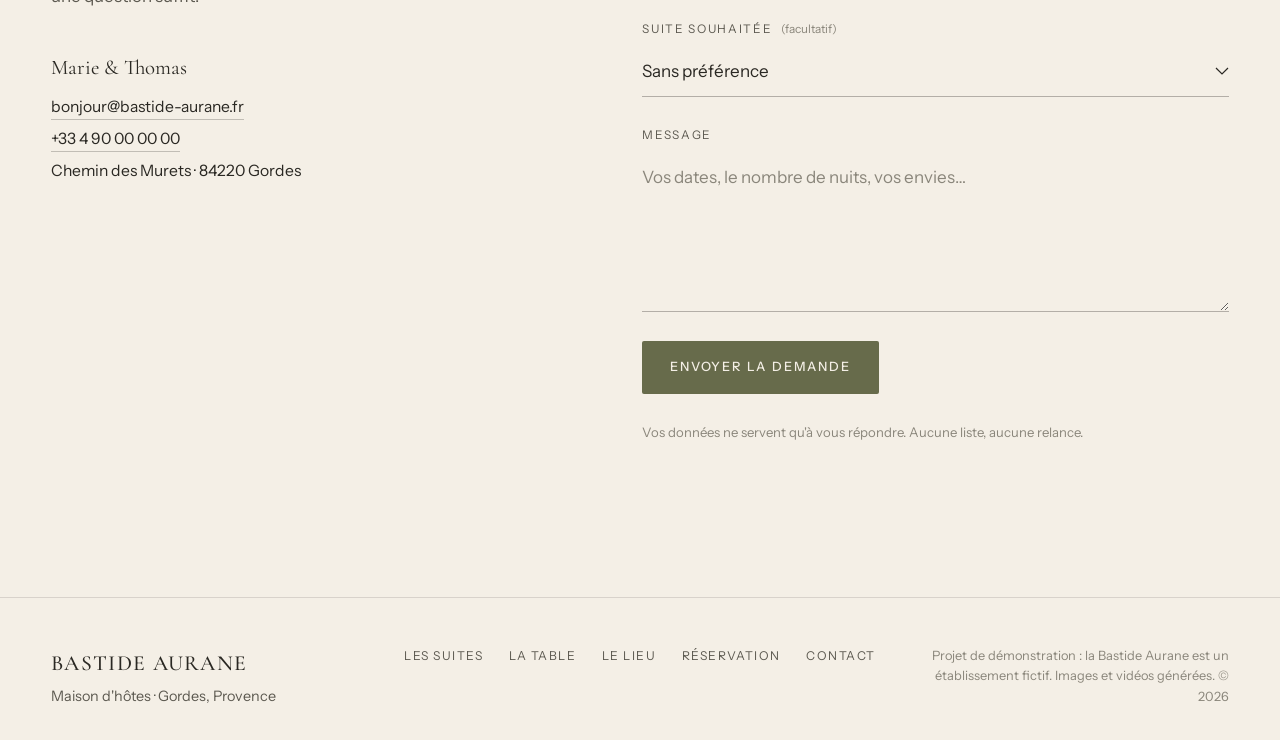
==== commit 4e9537b1: "polish: French typography, header behaviour, mobile nav contrast Co-Authored-By: Claude Fable 5.1 <n" ====
--- a/site/index.html
+++ b/site/index.html
@@ -108,7 +108,7 @@
             <span class="reveal-line">Une maison de pierre,</span>
             <span class="reveal-line"><em>ouverte sur la lumière.</em></span>
           </h1>
-          <p class="hero__lead reveal-line">Cinq suites, une oliveraie, une piscine taillée dans la roche. La Bastide Aurane ouvre ses portes en juin ; les réservations sont ouvertes.</p>
+          <p class="hero__lead reveal-line">Cinq suites, une oliveraie, une piscine taillée dans la roche. La Bastide Aurane ouvre ses portes en juin&#8239;; les réservations sont ouvertes.</p>
         </div>
 
         <div class="hero__end">
@@ -141,12 +141,12 @@
       <div class="wrap wrap--narrow">
         <p class="kicker reveal">La maison</p>
         <h2 class="manifesto__text reveal" id="manifesto-title">
-          Une bastide du XVIII<sup>e</sup> siècle, remise à nu jusqu'à la pierre. Nous n'avons rien ajouté qui ne soit nécessaire : le lin, le bois, la chaux, et la lumière du Luberon qui fait le reste.
+          Une bastide du XVIII<sup>e</sup> siècle, remise à nu jusqu'à la pierre. Nous n'avons rien ajouté qui ne soit nécessaire&nbsp;: le lin, le bois, la chaux, et la lumière du Luberon qui fait le reste.
         </h2>
         <div class="manifesto__facts reveal">
-          <div><strong>5</strong><span>suites, de 28 à 52 m²</span></div>
-          <div><strong>1,8 ha</strong><span>d'oliviers et de murets</span></div>
-          <div><strong>17 m</strong><span>de bassin en pierre de Ménerbes</span></div>
+          <div><strong>5</strong><span>suites, de 28 à 52&nbsp;m²</span></div>
+          <div><strong>1,8&nbsp;ha</strong><span>d'oliviers et de murets</span></div>
+          <div><strong>17&nbsp;m</strong><span>de bassin en pierre de Ménerbes</span></div>
           <div><strong>Juin</strong><span>ouverture, réservations ouvertes</span></div>
         </div>
       </div>
@@ -169,9 +169,9 @@
             <div class="suite__body">
               <div class="suite__row">
                 <h3>Le Lin</h3>
-                <p class="suite__price"><span>dès</span> 240 €<small>/ nuit</small></p>
+                <p class="suite__price"><span>dès</span> 240&nbsp;€<small>/ nuit</small></p>
               </div>
-              <p class="suite__meta">28 m² · 2 personnes · Rez-de-jardin, côté oliviers</p>
+              <p class="suite__meta">28&nbsp;m² · 2&nbsp;personnes · Rez-de-jardin, côté oliviers</p>
               <p class="suite__desc">La plus simple, la plus douce. Des murs de chaux, une fenêtre profonde, un lit que l'on a voulu bas pour ne voir que les arbres.</p>
               <a class="link-arrow" href="#reservation" data-reserve="Le Lin">Demander la réservation</a>
             </div>
@@ -184,9 +184,9 @@
             <div class="suite__body">
               <div class="suite__row">
                 <h3>La Pierre</h3>
-                <p class="suite__price"><span>dès</span> 280 €<small>/ nuit</small></p>
+                <p class="suite__price"><span>dès</span> 280&nbsp;€<small>/ nuit</small></p>
               </div>
-              <p class="suite__meta">32 m² · 2 personnes · Voûte d'origine, baignoire en travertin</p>
+              <p class="suite__meta">32&nbsp;m² · 2&nbsp;personnes · Voûte d'origine, baignoire en travertin</p>
               <p class="suite__desc">Sous l'ancienne voûte, une baignoire taillée dans un seul bloc. La lumière de fin d'après-midi y entre de biais et reste longtemps.</p>
               <a class="link-arrow" href="#reservation" data-reserve="La Pierre">Demander la réservation</a>
             </div>
@@ -199,9 +199,9 @@
             <div class="suite__body">
               <div class="suite__row">
                 <h3>L'Olivier</h3>
-                <p class="suite__price"><span>dès</span> 320 €<small>/ nuit</small></p>
+                <p class="suite__price"><span>dès</span> 320&nbsp;€<small>/ nuit</small></p>
               </div>
-              <p class="suite__meta">36 m² · 2 personnes · Terrasse privée sous l'arbre</p>
+              <p class="suite__meta">36&nbsp;m² · 2&nbsp;personnes · Terrasse privée sous l'arbre</p>
               <p class="suite__desc">On ouvre les deux portes et la chambre continue dehors, sous un olivier plus vieux que la maison. Deux chaises, un muret, le silence.</p>
               <a class="link-arrow" href="#reservation" data-reserve="L'Olivier">Demander la réservation</a>
             </div>
@@ -214,10 +214,10 @@
             <div class="suite__body">
               <div class="suite__row">
                 <h3>L'Ocre</h3>
-                <p class="suite__price"><span>dès</span> 360 €<small>/ nuit</small></p>
+                <p class="suite__price"><span>dès</span> 360&nbsp;€<small>/ nuit</small></p>
               </div>
-              <p class="suite__meta">44 m² · 2 personnes · Cheminée, coin d'écriture</p>
-              <p class="suite__desc">Les pigments viennent de Roussillon, à vingt minutes. C'est la suite d'hiver comme d'été : un feu, une table pour écrire, des volets bleus.</p>
+              <p class="suite__meta">44&nbsp;m² · 2&nbsp;personnes · Cheminée, coin d'écriture</p>
+              <p class="suite__desc">Les pigments viennent de Roussillon, à vingt minutes. C'est la suite d'hiver comme d'été&nbsp;: un feu, une table pour écrire, des volets bleus.</p>
               <a class="link-arrow" href="#reservation" data-reserve="L'Ocre">Demander la réservation</a>
             </div>
           </article>
@@ -229,9 +229,9 @@
             <div class="suite__body">
               <div class="suite__row">
                 <h3>Le Ciel</h3>
-                <p class="suite__price"><span>dès</span> 420 €<small>/ nuit</small></p>
+                <p class="suite__price"><span>dès</span> 420&nbsp;€<small>/ nuit</small></p>
               </div>
-              <p class="suite__meta">52 m² · 2 personnes · Dernier étage, terrasse panoramique</p>
+              <p class="suite__meta">52&nbsp;m² · 2&nbsp;personnes · Dernier étage, terrasse panoramique</p>
               <p class="suite__desc">Tout en haut, sous la charpente blanchie. La vallée entière tient dans la fenêtre, et la terrasse regarde le soleil finir sa course derrière les Monts de Vaucluse.</p>
               <a class="link-arrow" href="#reservation" data-reserve="Le Ciel">Demander la réservation</a>
             </div>
@@ -261,7 +261,7 @@
             <li><strong>Le pain</strong> au levain de la boulangerie de Murs, cuit au feu de bois</li>
             <li><strong>Le miel</strong> de garrigue d'un rucher de Joucas</li>
             <li><strong>Les fromages</strong> de chèvre frais de la ferme des Bories</li>
-            <li><strong>Les fruits</strong> du marché de Coustellet : abricots, figues, melons</li>
+            <li><strong>Les fruits</strong> du marché de Coustellet&nbsp;: abricots, figues, melons</li>
             <li><strong>Les confitures</strong> faites ici, en petites quantités</li>
             <li><strong>Le café</strong> torréfié à L'Isle-sur-la-Sorgue</li>
           </ul>
@@ -291,12 +291,12 @@
 
       <div class="wrap place__grid">
         <ul class="places reveal">
-          <li><span>Gordes, village</span><span>6 min</span></li>
-          <li><span>Abbaye de Sénanque</span><span>12 min</span></li>
-          <li><span>Roussillon et ses ocres</span><span>18 min</span></li>
-          <li><span>Marché de Coustellet</span><span>15 min</span></li>
-          <li><span>L'Isle-sur-la-Sorgue</span><span>25 min</span></li>
-          <li><span>Gare TGV d'Avignon</span><span>45 min</span></li>
+          <li><span>Gordes, village</span><span>6&nbsp;min</span></li>
+          <li><span>Abbaye de Sénanque</span><span>12&nbsp;min</span></li>
+          <li><span>Roussillon et ses ocres</span><span>18&nbsp;min</span></li>
+          <li><span>Marché de Coustellet</span><span>15&nbsp;min</span></li>
+          <li><span>L'Isle-sur-la-Sorgue</span><span>25&nbsp;min</span></li>
+          <li><span>Gare TGV d'Avignon</span><span>45&nbsp;min</span></li>
         </ul>
         <div class="place__text reveal">
           <p>Nous ne sommes pas un hôtel. Il n'y a ni réception, ni horaires. Il y a un salon où l'on peut lire, une cuisine où le café est toujours chaud, et deux personnes qui vivent ici et connaissent les chemins.</p>
@@ -330,24 +330,24 @@
         <header class="section-head reveal">
           <p class="kicker">Ce que l'on nous dit</p>
           <h2 id="reviews-title">Trois voix</h2>
-          <p class="section-head__lead section-head__lead--small">La maison ouvre en juin : les avis ci-dessous sont des <strong>exemples fictifs</strong>, présentés pour illustrer le ton du site. Ils seront remplacés par les premiers retours de nos hôtes.</p>
+          <p class="section-head__lead section-head__lead--small">La maison ouvre en juin&nbsp;: les avis ci-dessous sont des <strong>exemples fictifs</strong>, présentés pour illustrer le ton du site. Ils seront remplacés par les premiers retours de nos hôtes.</p>
         </header>
         <ul class="review-list">
           <li class="review reveal">
             <blockquote>
-              <p>« On est arrivés tard, la grille était ouverte et une lampe allumée. Le lendemain matin, le silence était tel qu'on entendait le café couler. »</p>
+              <p>«&nbsp;On est arrivés tard, la grille était ouverte et une lampe allumée. Le lendemain matin, le silence était tel qu'on entendait le café couler.&nbsp;»</p>
             </blockquote>
             <footer><cite>Claire &amp; Julien</cite><span>Lyon · Suite Le Lin · <em>exemple</em></span></footer>
           </li>
           <li class="review reveal">
             <blockquote>
-              <p>« Rien de superflu, et pourtant on n'a manqué de rien. La baignoire en pierre au coucher du soleil est un souvenir à part. »</p>
+              <p>«&nbsp;Rien de superflu, et pourtant on n'a manqué de rien. La baignoire en pierre au coucher du soleil est un souvenir à part.&nbsp;»</p>
             </blockquote>
             <footer><cite>Anaïs &amp; Marc</cite><span>Paris · Suite La Pierre · <em>exemple</em></span></footer>
           </li>
           <li class="review reveal">
             <blockquote>
-              <p>« Marie nous a envoyés sur un sentier dont aucun guide ne parle. On est redescendus à l'heure où la piscine prend la couleur du ciel. »</p>
+              <p>«&nbsp;Marie nous a envoyés sur un sentier dont aucun guide ne parle. On est redescendus à l'heure où la piscine prend la couleur du ciel.&nbsp;»</p>
             </blockquote>
             <footer><cite>Hélène &amp; Sophie</cite><span>Bruxelles · Suite Le Ciel · <em>exemple</em></span></footer>
           </li>
@@ -361,15 +361,15 @@
         <div class="booking__text reveal">
           <p class="kicker">Réservation</p>
           <h2 id="booking-title">Réserver, dès maintenant, pour cet été</h2>
-          <p>La maison ouvre en juin. Nous prenons les demandes dès aujourd'hui pour les séjours à partir du 12 juin, et nous répondons personnellement sous vingt-quatre heures.</p>
+          <p>La maison ouvre en juin. Nous prenons les demandes dès aujourd'hui pour les séjours à partir du 12&nbsp;juin, et nous répondons personnellement sous vingt-quatre heures.</p>
           <a class="btn btn--primary" href="#contact" data-reserve="">Demander la réservation</a>
         </div>
         <dl class="booking__terms reveal">
-          <div><dt>Tarifs</dt><dd>De 240 à 420 € la nuit pour deux, petit-déjeuner compris.</dd></div>
+          <div><dt>Tarifs</dt><dd>De 240 à 420&nbsp;€ la nuit pour deux, petit-déjeuner compris.</dd></div>
           <div><dt>Séjour</dt><dd>Deux nuits minimum le week-end, trois en août.</dd></div>
-          <div><dt>Arrivée</dt><dd>À partir de 16 h. Départ jusqu'à midi. Nous nous adaptons.</dd></div>
-          <div><dt>Annulation</dt><dd>Sans frais jusqu'à 14 jours avant l'arrivée.</dd></div>
-          <div><dt>Enfants</dt><dd>Maison pensée pour les adultes ; enfants bienvenus à partir de 12 ans.</dd></div>
+          <div><dt>Arrivée</dt><dd>À partir de 16&nbsp;h. Départ jusqu'à midi. Nous nous adaptons.</dd></div>
+          <div><dt>Annulation</dt><dd>Sans frais jusqu'à 14&nbsp;jours avant l'arrivée.</dd></div>
+          <div><dt>Enfants</dt><dd>Maison pensée pour les adultes&#8239;; enfants bienvenus à partir de 12&nbsp;ans.</dd></div>
         </dl>
       </div>
     </section>
@@ -384,7 +384,7 @@
           <address>
             <span>Marie &amp; Thomas</span>
             <a href="mailto:bonjour@bastide-aurane.fr">bonjour@bastide-aurane.fr</a>
-            <a href="tel:+33490000000">+33 4 90 00 00 00</a>
+            <a href="tel:+33490000000">+33&nbsp;4&nbsp;90&nbsp;00&nbsp;00&nbsp;00</a>
             <span>Chemin des Murets · 84220 Gordes</span>
           </address>
         </div>
@@ -417,7 +417,7 @@
           <button class="btn btn--primary" type="submit">Envoyer la demande</button>
           <p class="form__note">Vos données ne servent qu'à vous répondre. Aucune liste, aucune relance.</p>
           <div class="form__success" id="form-success" hidden tabindex="-1">
-            <p><strong>Merci.</strong> Votre message est prêt dans votre logiciel de courrier ; il ne reste qu'à l'envoyer. Nous vous répondons sous vingt-quatre heures.</p>
+            <p><strong>Merci.</strong> Votre message est prêt dans votre logiciel de courrier&#8239;; il ne reste qu'à l'envoyer. Nous vous répondons sous vingt-quatre heures.</p>
           </div>
         </form>
       </div>
@@ -438,7 +438,7 @@
         <a href="#reservation">Réservation</a>
         <a href="#contact">Contact</a>
       </nav>
-      <p class="site-footer__legal">Projet de démonstration : la Bastide Aurane est un établissement fictif. Images et vidéos générées. © <span id="year"></span></p>
+      <p class="site-footer__legal">Projet de démonstration&nbsp;: la Bastide Aurane est un établissement fictif. Images et vidéos générées. © <span id="year"></span></p>
     </div>
   </footer>
 
--- a/site/css/styles.css
+++ b/site/css/styles.css
@@ -177,6 +177,7 @@
 .mobile-nav a { font-family: var(--serif); font-size: clamp(2rem, 8vw, 3rem); line-height: 1.25; border-bottom: var(--hairline); padding: .4rem 0; }
 @keyframes fadeIn { from { opacity: 0; } to { opacity: 1; } }
 body.nav-open { overflow: hidden; }
+body.nav-open .site-header { color: var(--ink); background: transparent; box-shadow: none; -webkit-backdrop-filter: none; backdrop-filter: none; transform: none; }
 
 /* ── Hero : l'arrivée au scroll ────────────────────────────── */
 .hero { position: relative; height: 100svh; background: #1e1b16; color: var(--cream); }
@@ -190,7 +191,7 @@
 .hero__veil {
   position: absolute; inset: 0; pointer-events: none;
   background:
-    linear-gradient(to bottom, rgba(30, 27, 22, .28) 0%, rgba(30, 27, 22, 0) 22%),
+    linear-gradient(to bottom, rgba(30, 27, 22, .4) 0%, rgba(30, 27, 22, 0) 26%),
     linear-gradient(to top, rgba(30, 27, 22, .62) 0%, rgba(30, 27, 22, .22) 34%, rgba(30, 27, 22, 0) 62%);
 }
 
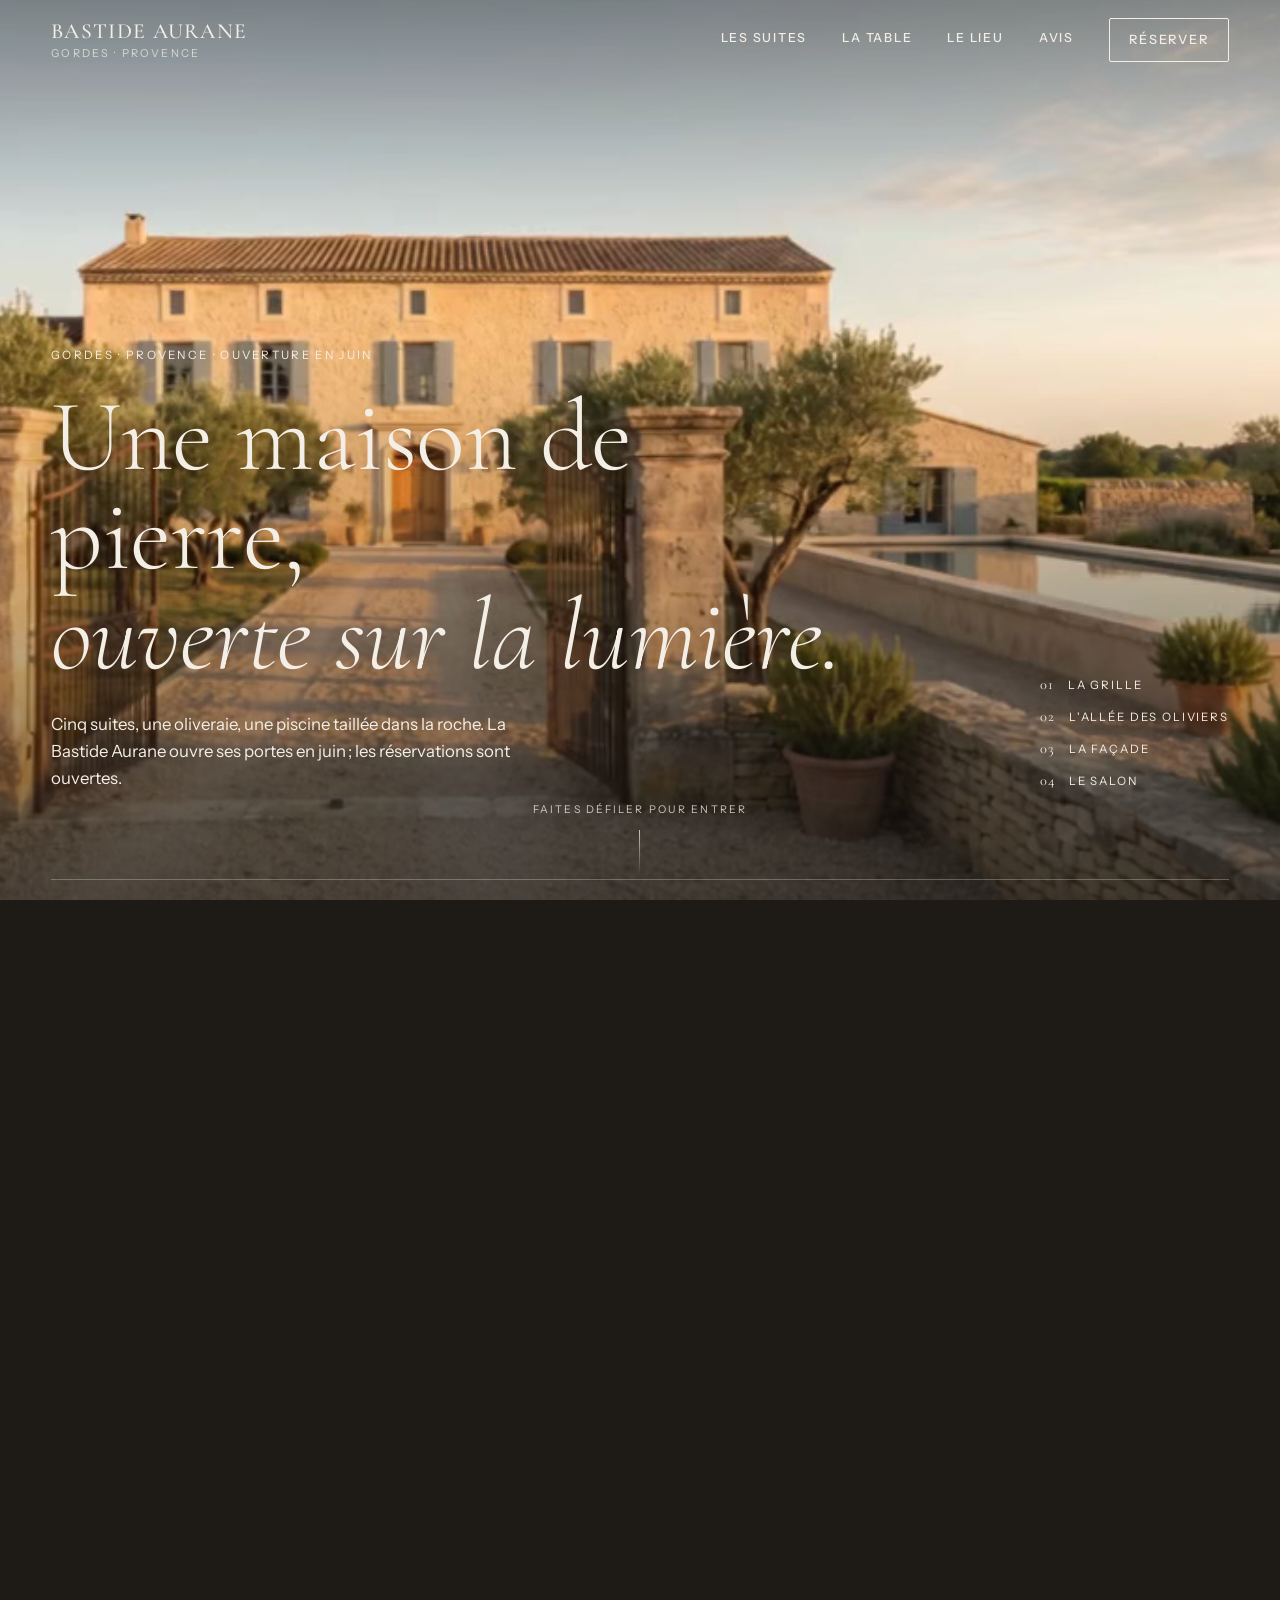
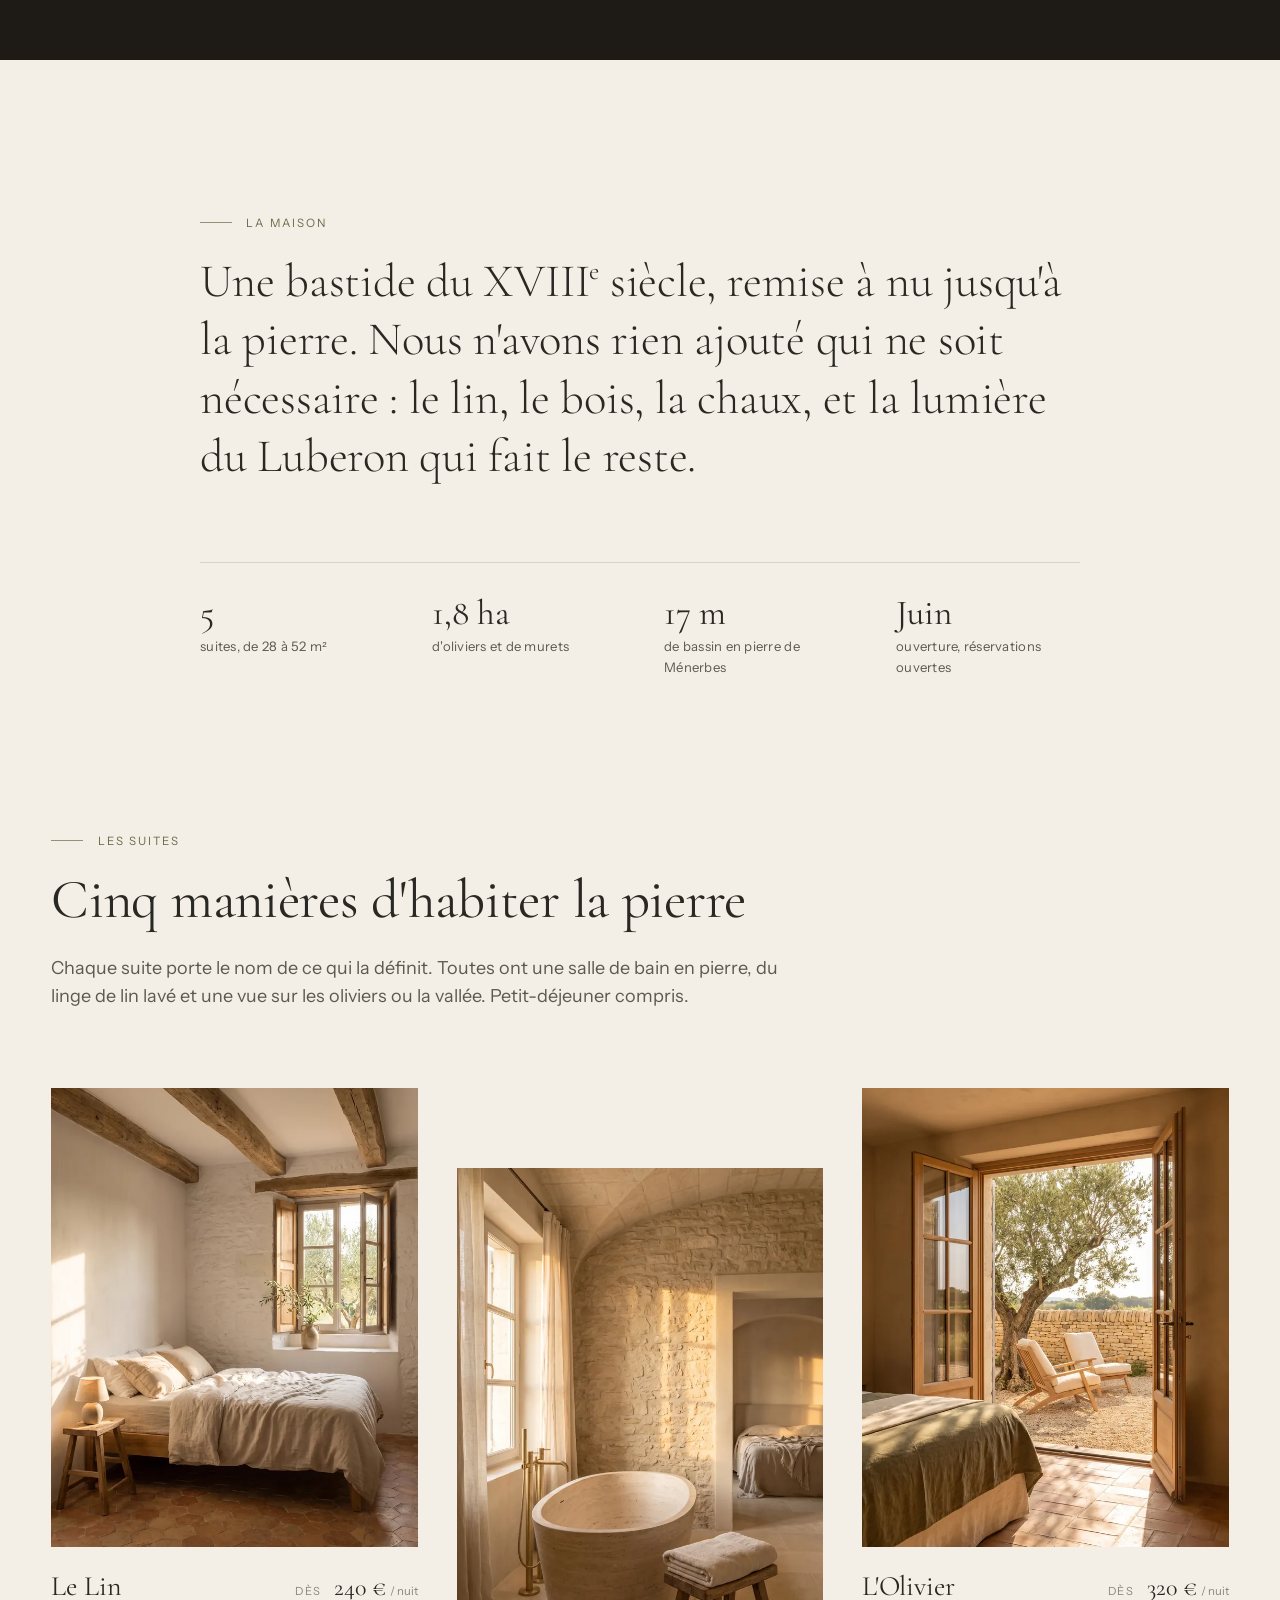
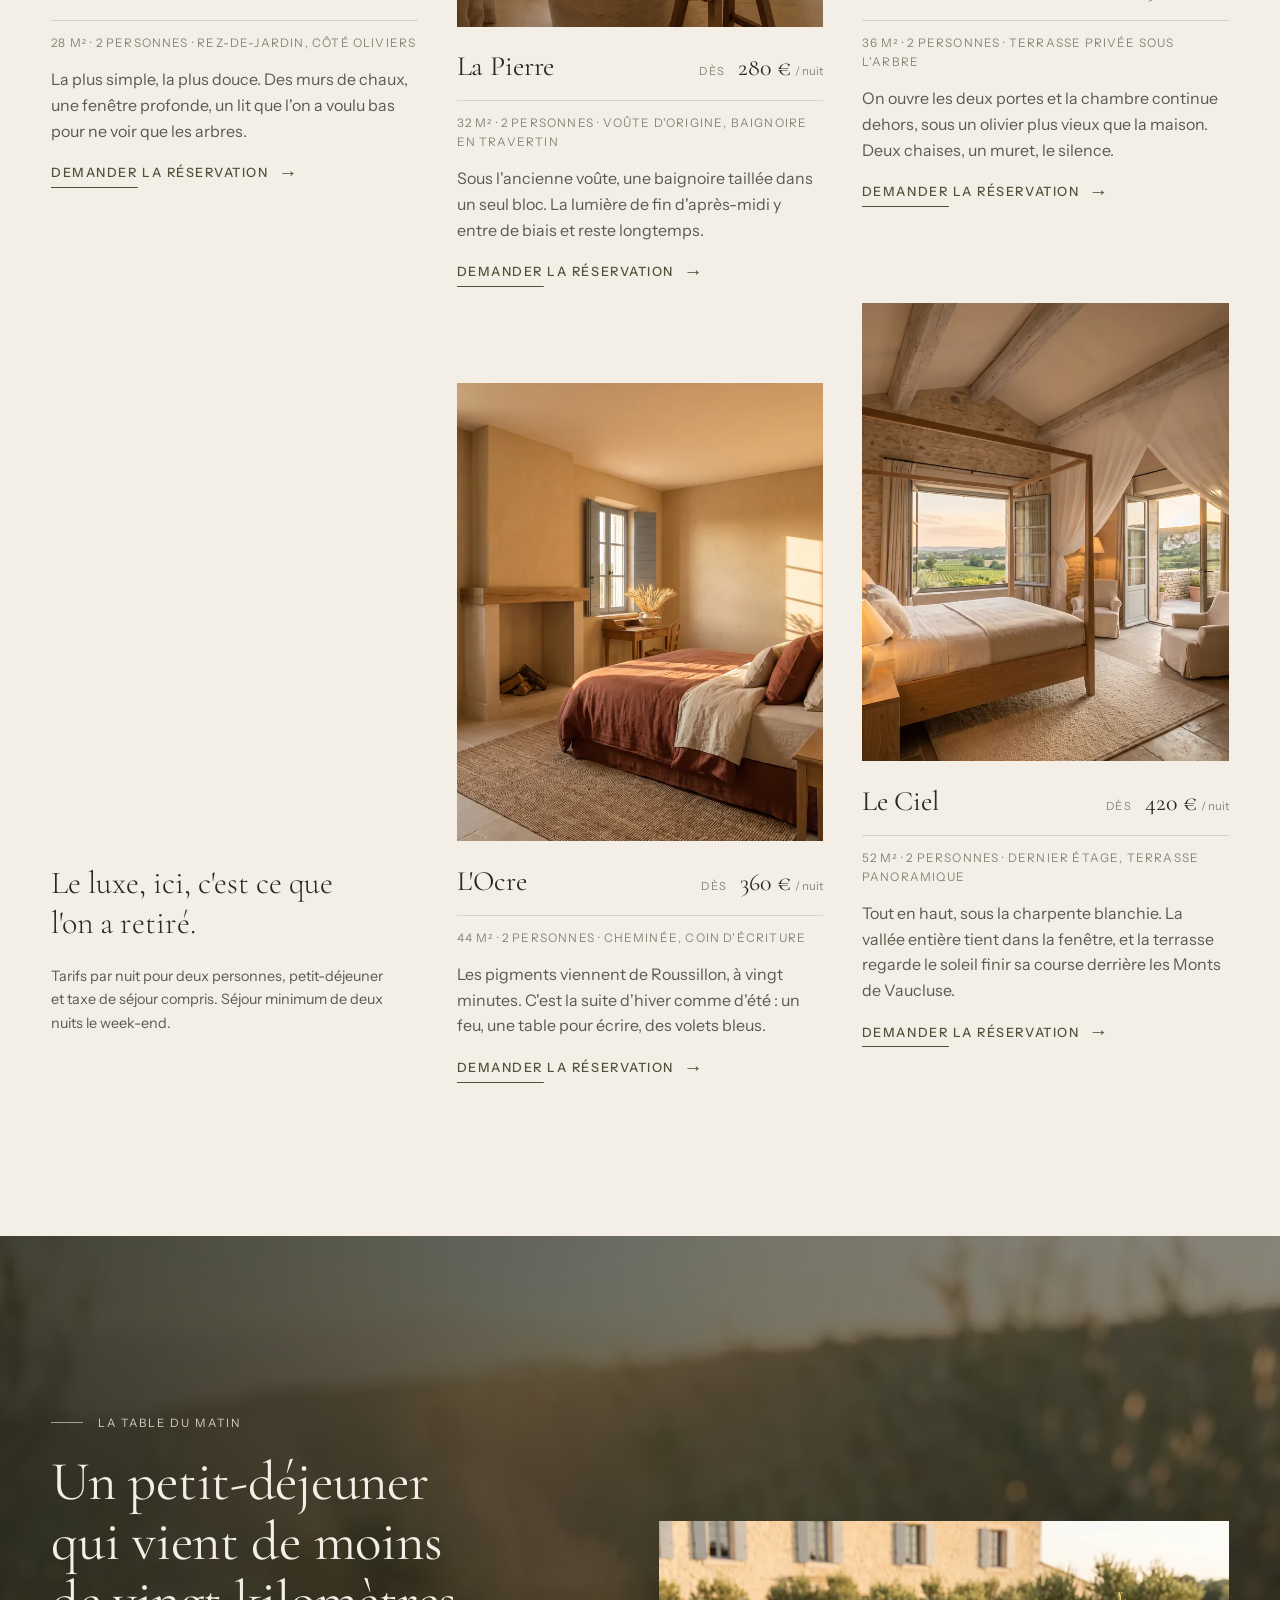
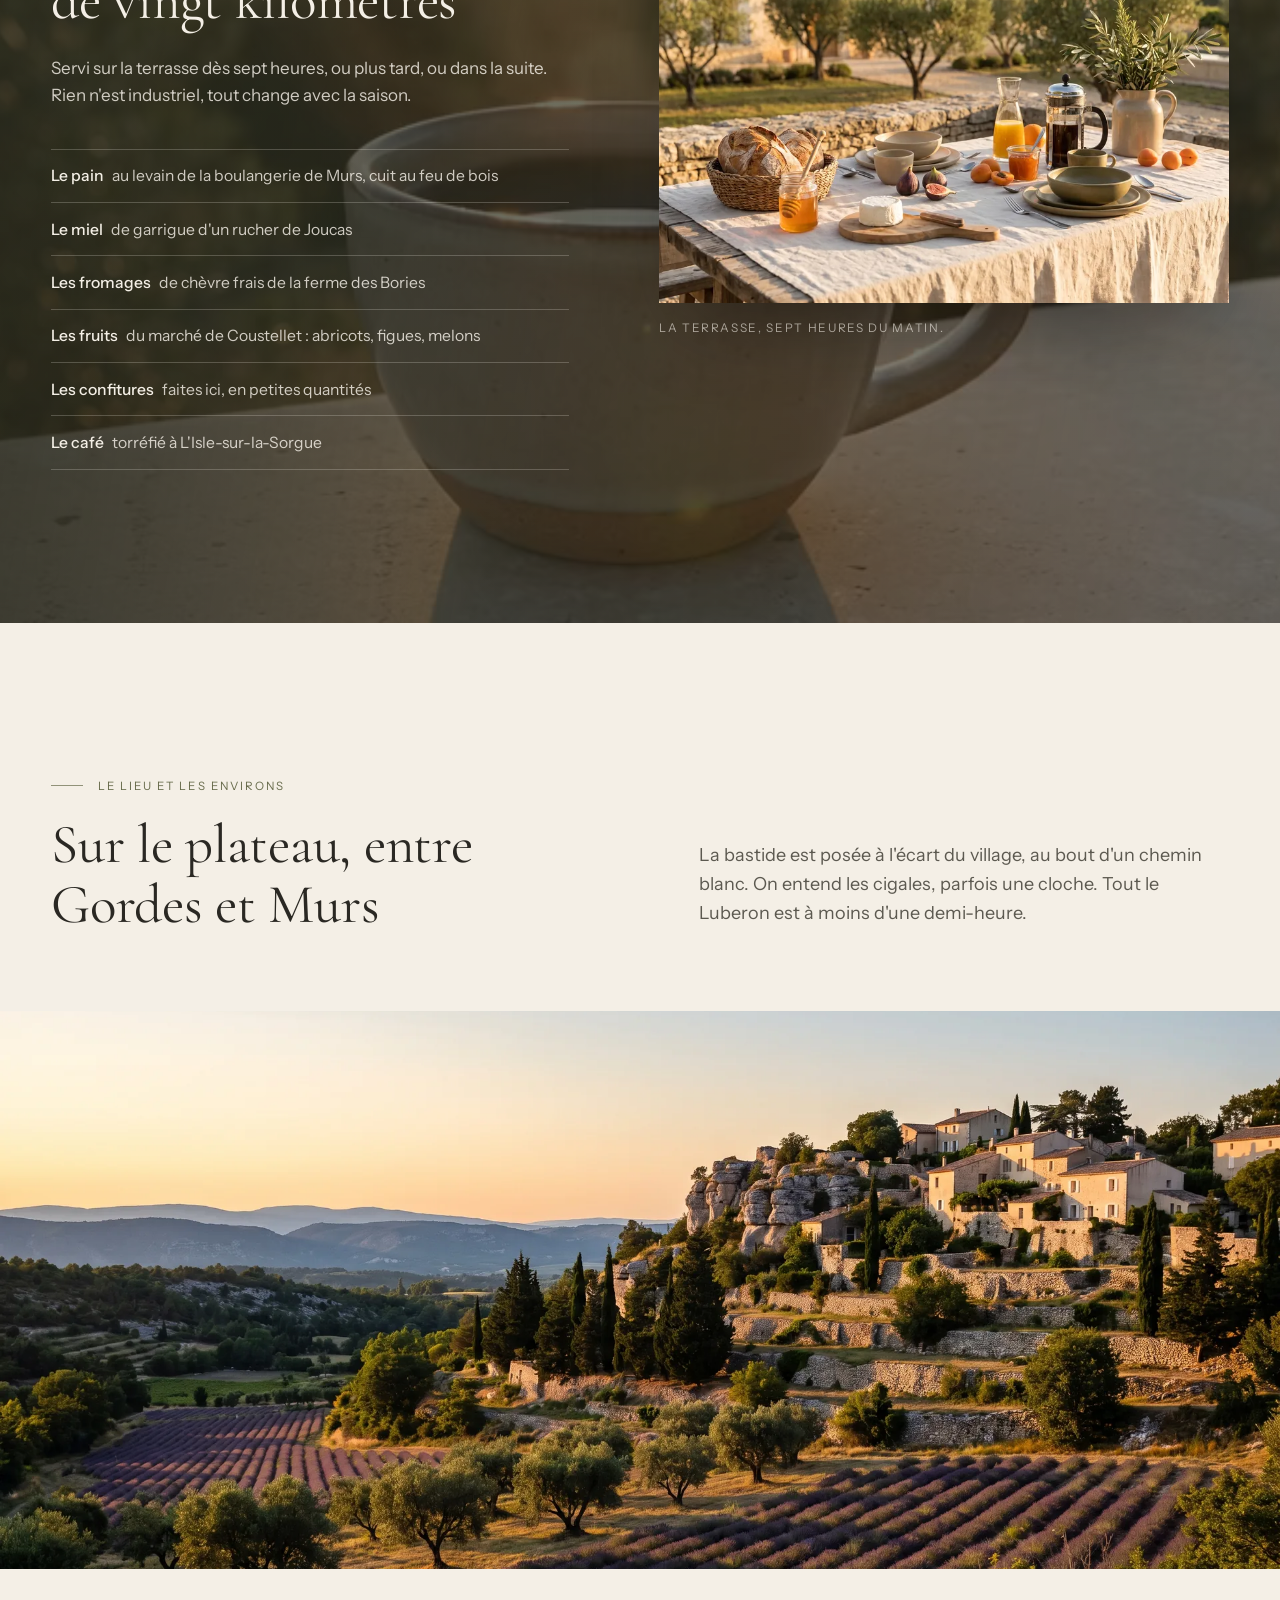
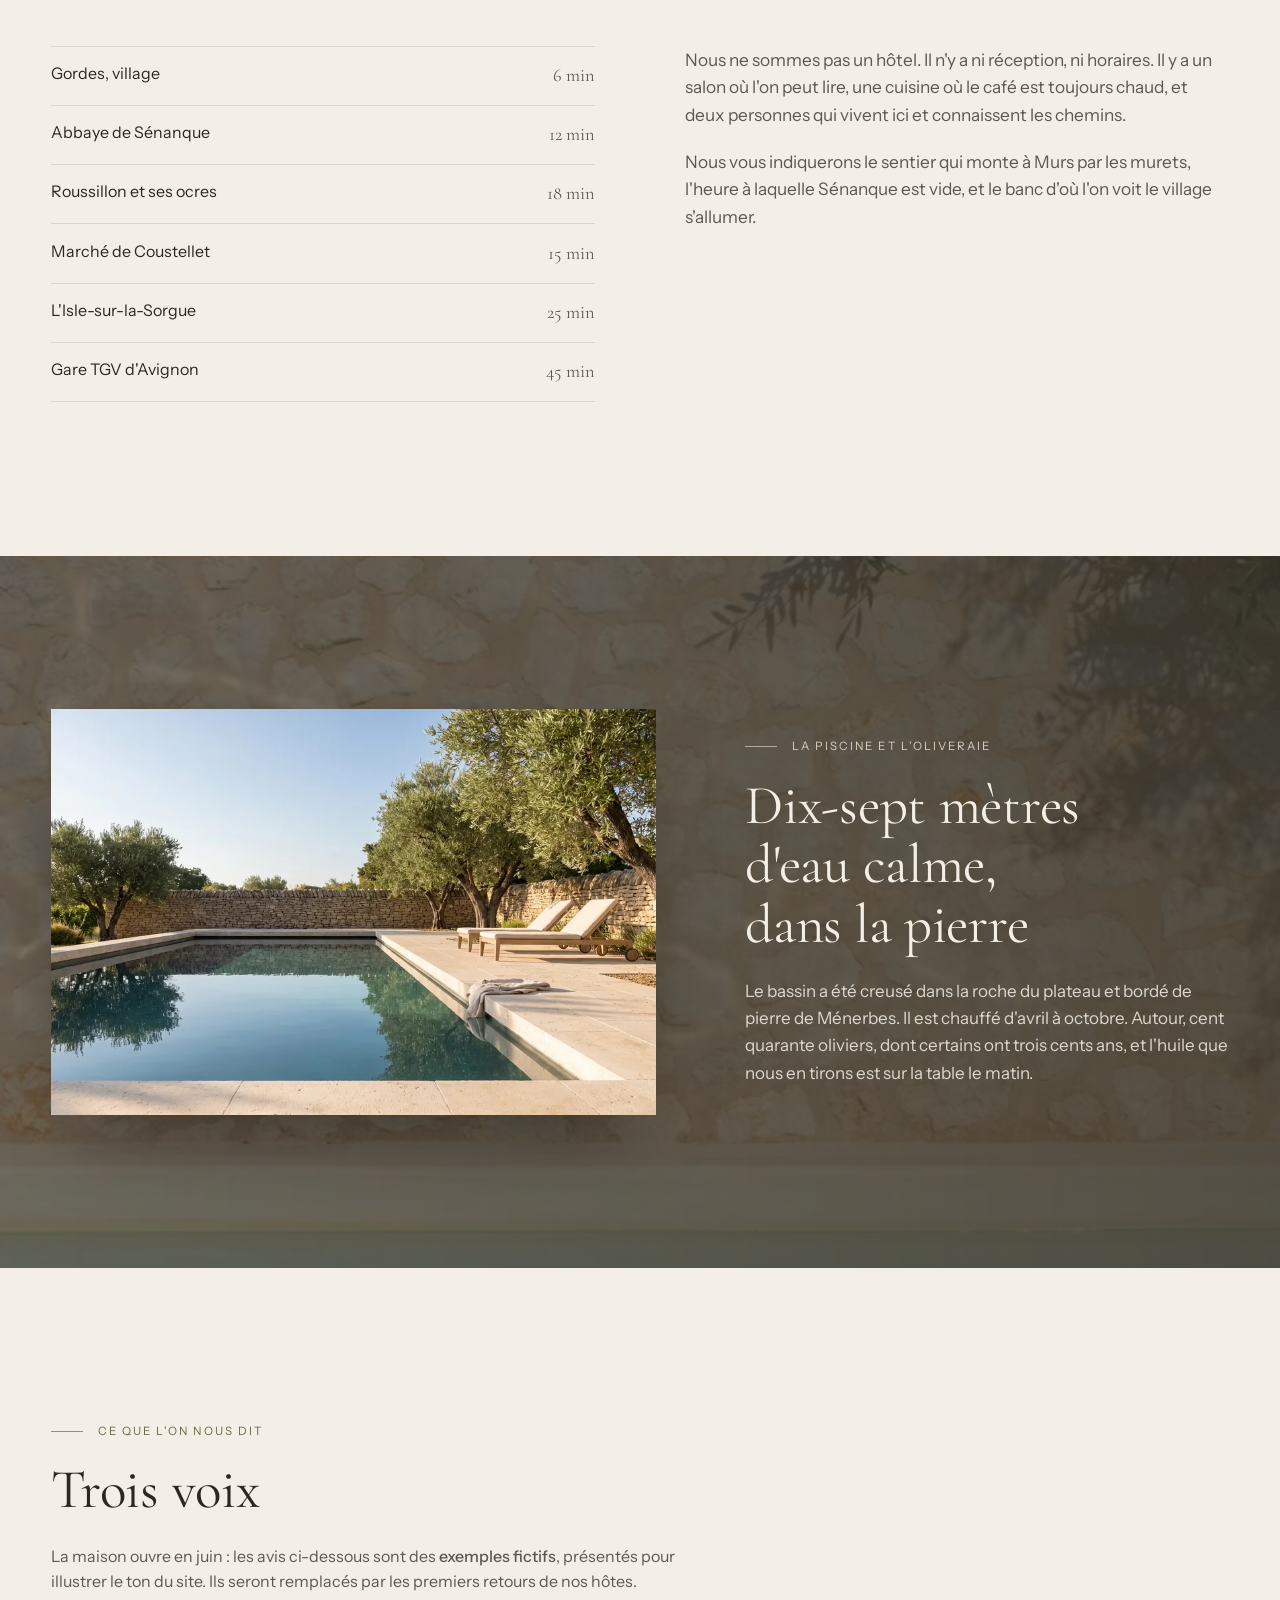
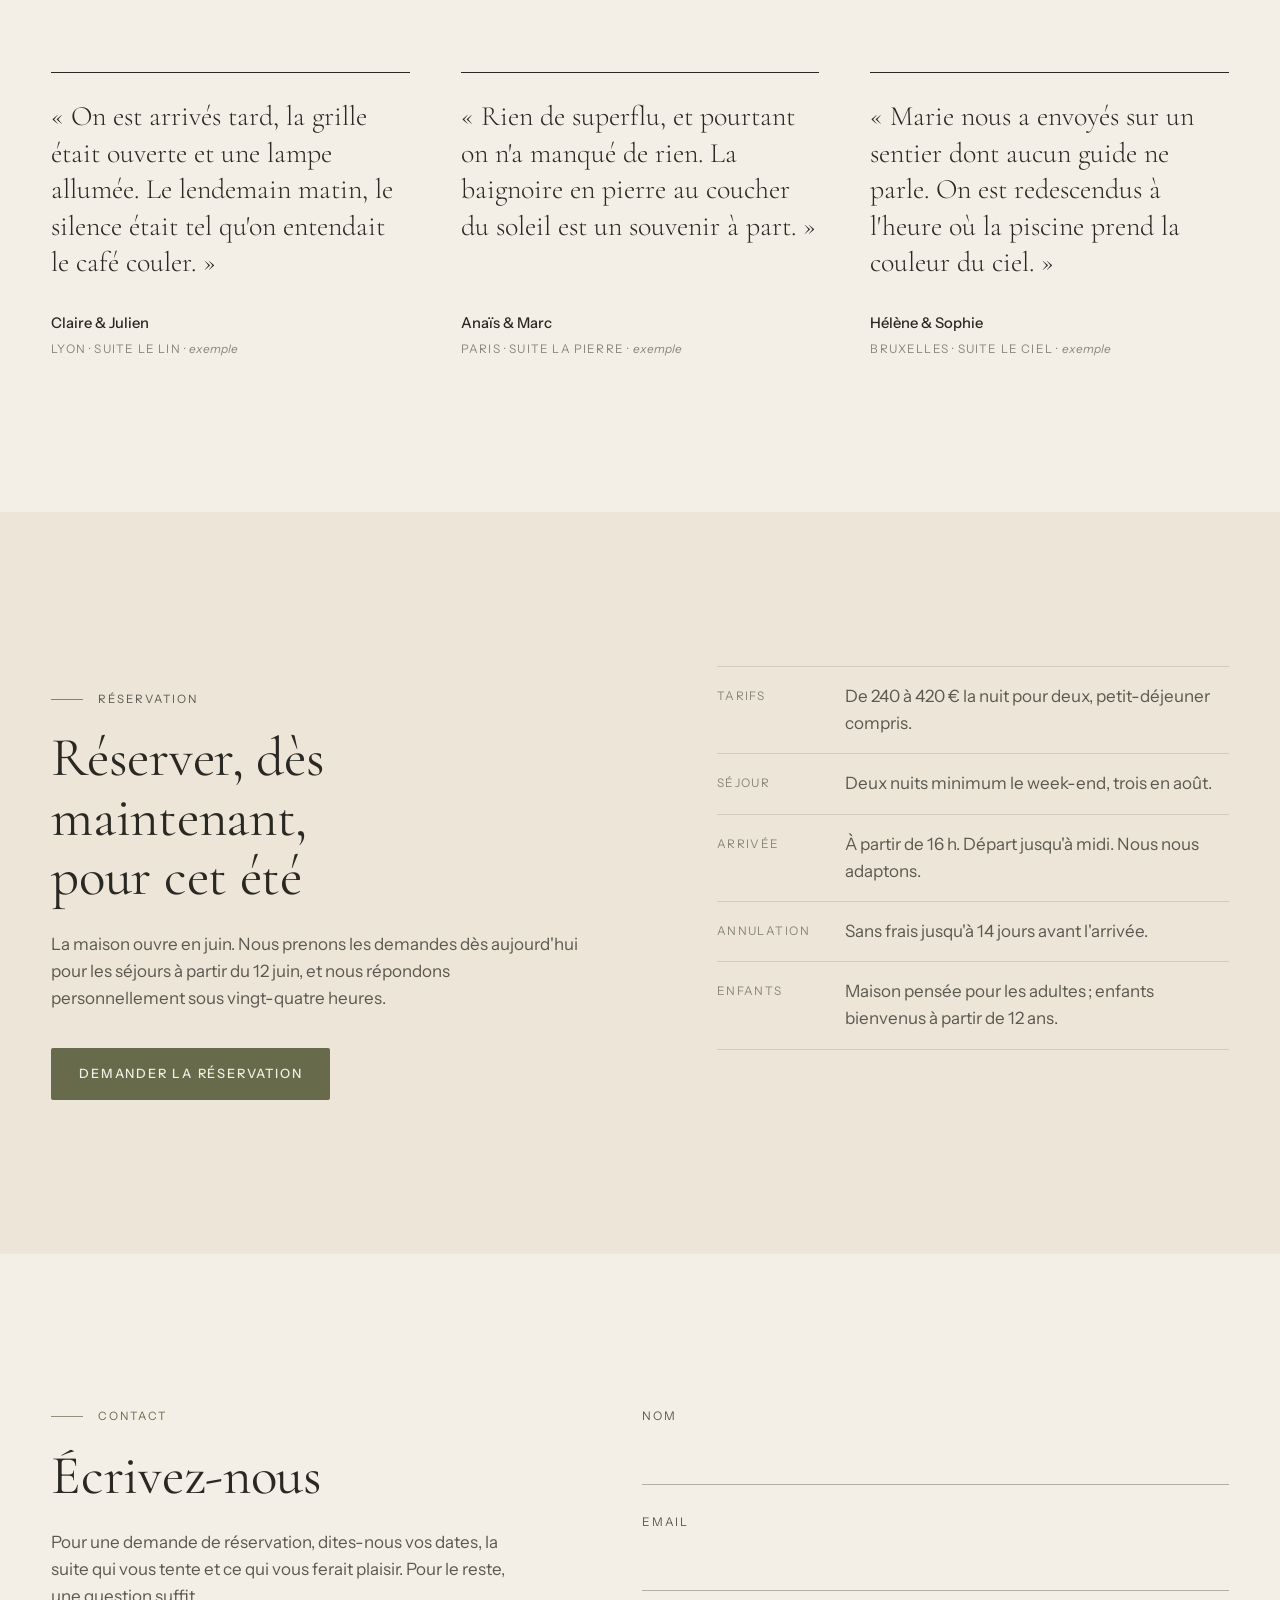
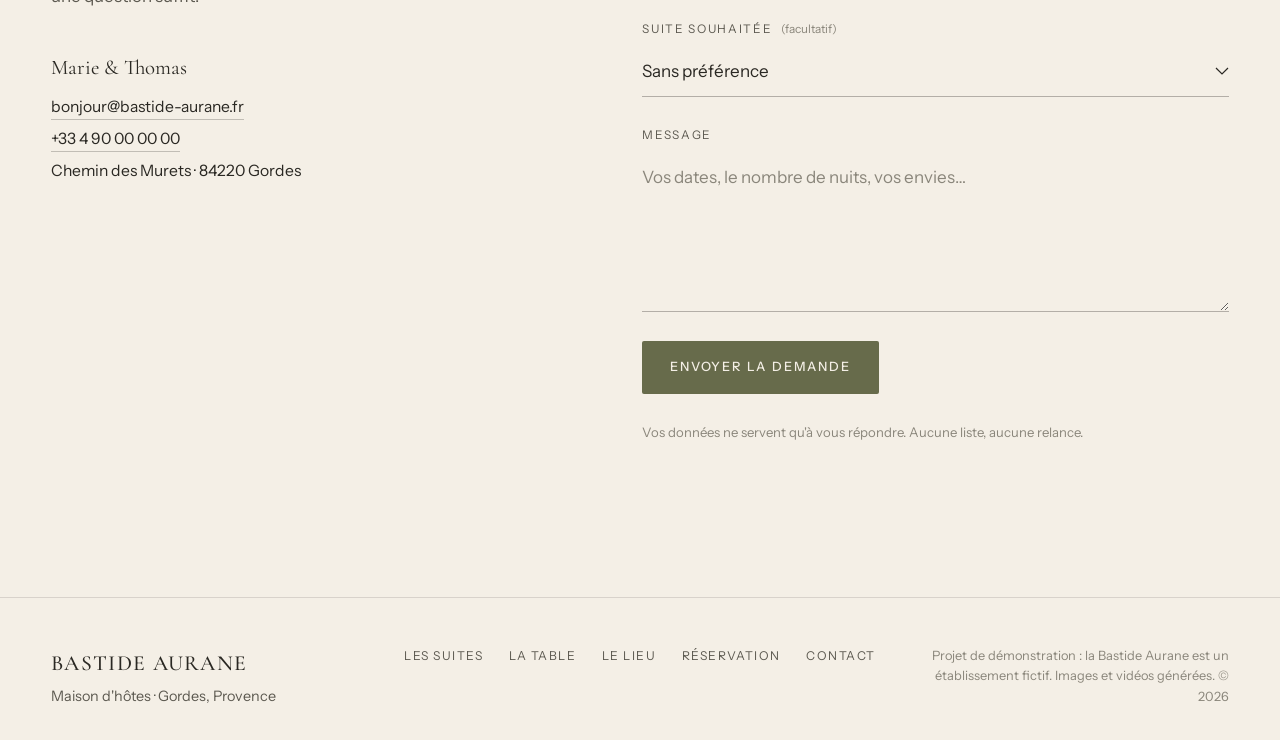
==== commit 20662412: "polish: validator fixes, JS-driven ambient playback, README notes Co-Authored-By: Claude Fable 5.1 <" ====
--- a/site/index.html
+++ b/site/index.html
@@ -96,7 +96,7 @@
           <source srcset="assets/img/facade-closed-720.webp 720w, assets/img/facade-closed-1280.webp 1280w, assets/img/facade-closed-1920.webp 1920w" sizes="100vw" type="image/webp">
           <img src="assets/img/facade-closed-1920.webp" alt="" width="1920" height="1080" fetchpriority="high" decoding="async">
         </picture>
-        <video class="hero__video" id="hero-video" muted playsinline preload="metadata" poster="assets/img/facade-closed-1280.webp" data-light-src="assets/video/arrivee-mobile.mp4" aria-label="Plan-séquence : la grille s'ouvre, l'allée d'oliviers, la façade, puis le salon.">
+        <video class="hero__video" id="hero-video" muted playsinline preload="metadata" poster="assets/img/facade-closed-1280.webp" data-light-src="assets/video/arrivee-mobile.mp4">
           <source src="assets/video/arrivee.mp4" type="video/mp4; codecs=&quot;avc1.42E01E&quot;">
           <source src="assets/video/arrivee.webm" type="video/webm; codecs=&quot;vp9&quot;">
         </video>
@@ -130,7 +130,7 @@
           <span class="hero__hint-line"></span>
         </div>
 
-        <div class="hero__progress" role="progressbar" aria-label="Progression de l'arrivée" aria-valuemin="0" aria-valuemax="100" aria-valuenow="0">
+        <div class="hero__progress" aria-hidden="true">
           <span class="hero__progress-bar"></span>
         </div>
       </div>
@@ -247,7 +247,7 @@
     <!-- ══════════════════════════════ LA TABLE DU MATIN ══════════════════════════════ -->
     <section class="table" id="table" aria-labelledby="table-title">
       <div class="table__bg" aria-hidden="true">
-        <video class="ambient" muted loop playsinline autoplay preload="none" poster="assets/video/cafe-poster.webp" data-ambient>
+        <video class="ambient" muted loop playsinline preload="none" poster="assets/video/cafe-poster.webp" data-ambient>
           <source src="assets/video/cafe.mp4" type="video/mp4; codecs=&quot;avc1.42E01E&quot;">
           <source src="assets/video/cafe.webm" type="video/webm; codecs=&quot;vp9&quot;">
         </video>
@@ -306,7 +306,7 @@
 
       <div class="pool">
         <div class="pool__bg" aria-hidden="true">
-          <video class="ambient" muted loop playsinline autoplay preload="none" poster="assets/video/piscine-poster.webp" data-ambient>
+          <video class="ambient" muted loop playsinline preload="none" poster="assets/video/piscine-poster.webp" data-ambient>
             <source src="assets/video/piscine.mp4" type="video/mp4; codecs=&quot;avc1.42E01E&quot;">
           <source src="assets/video/piscine.webm" type="video/webm; codecs=&quot;vp9&quot;">
           </video>
